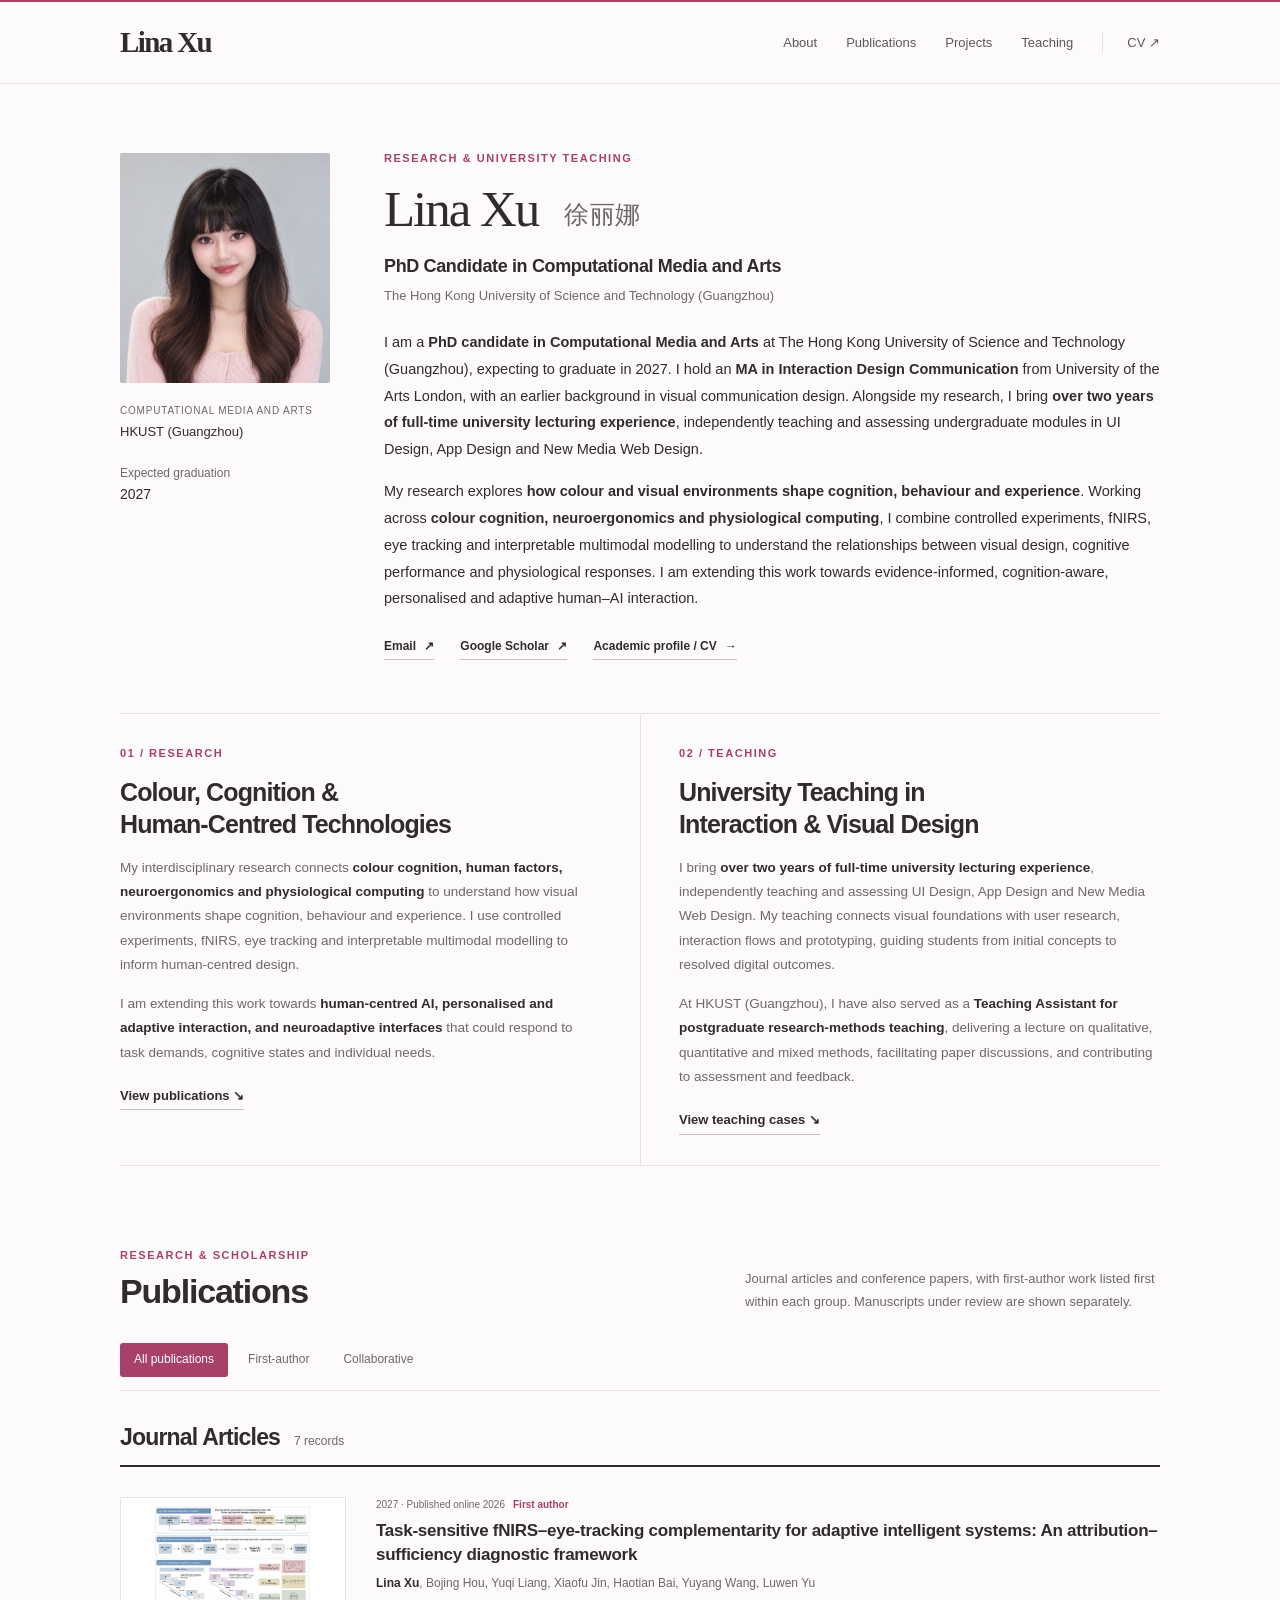
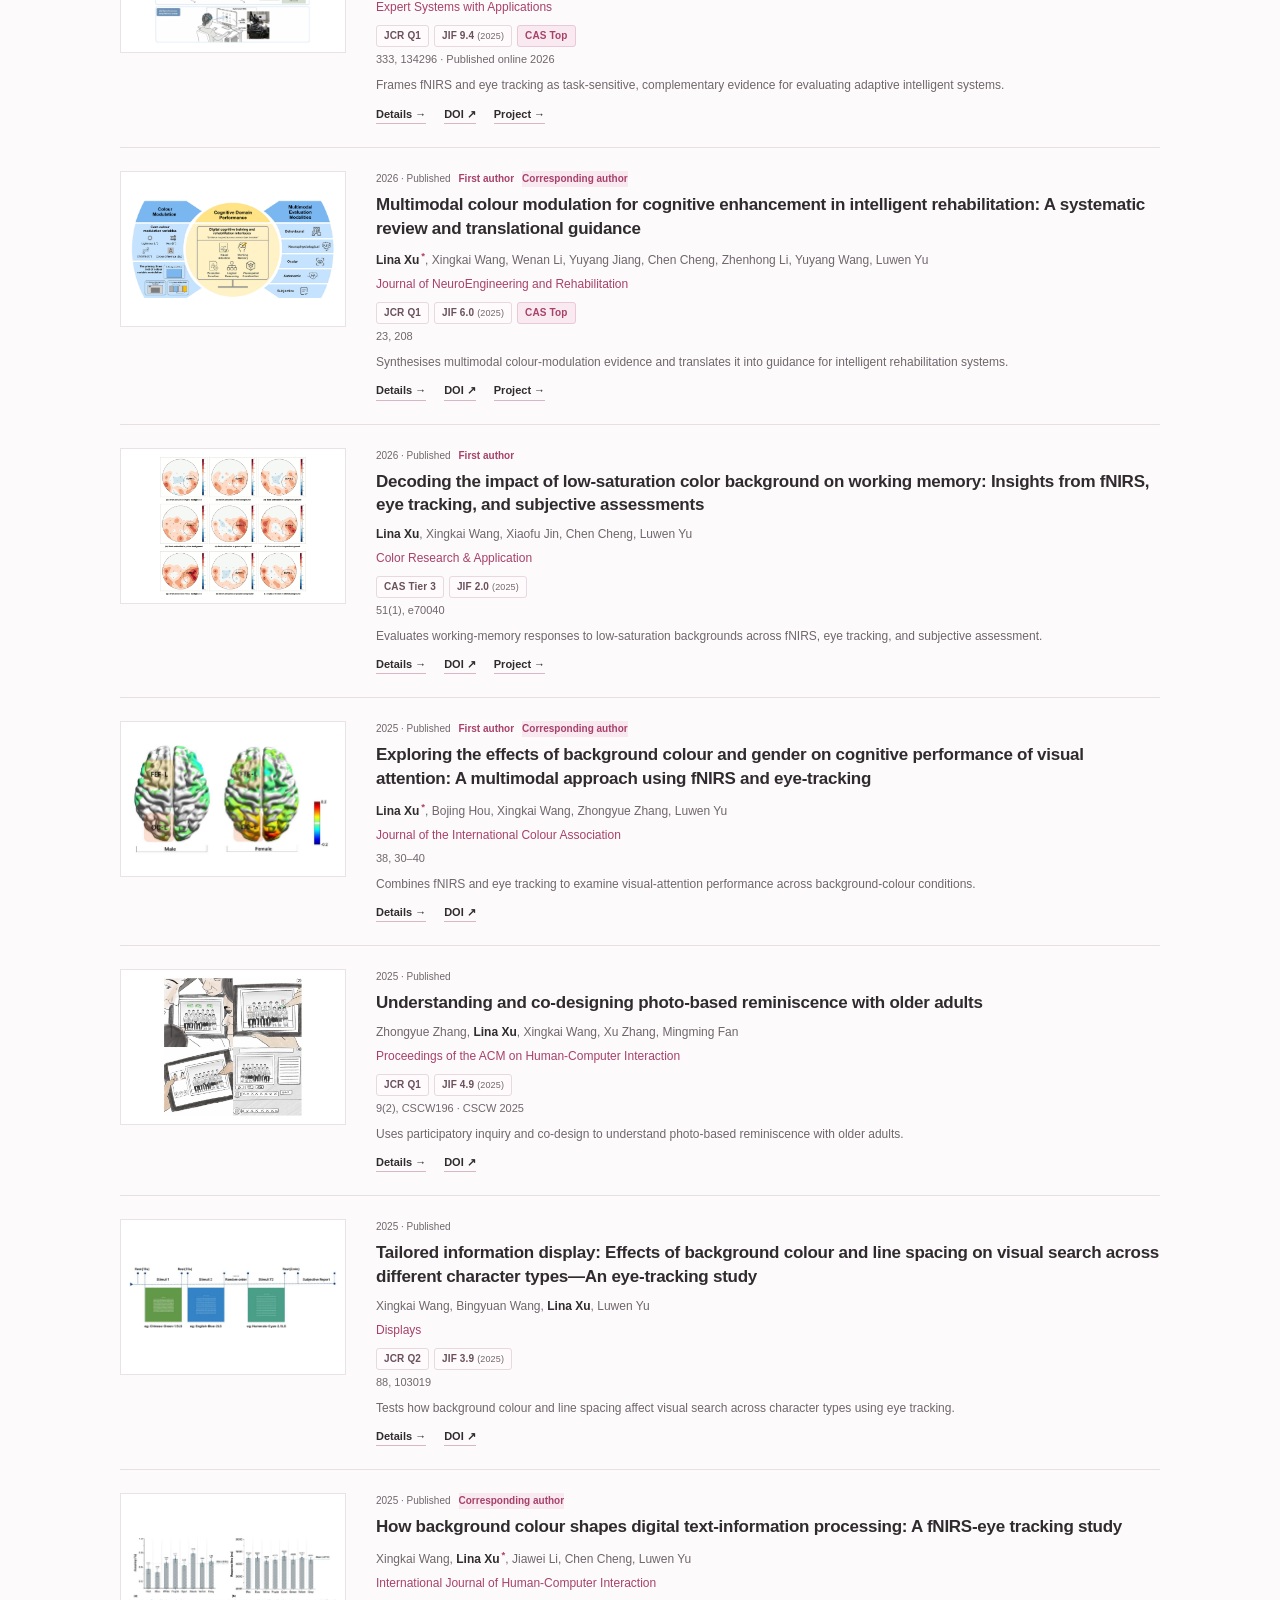
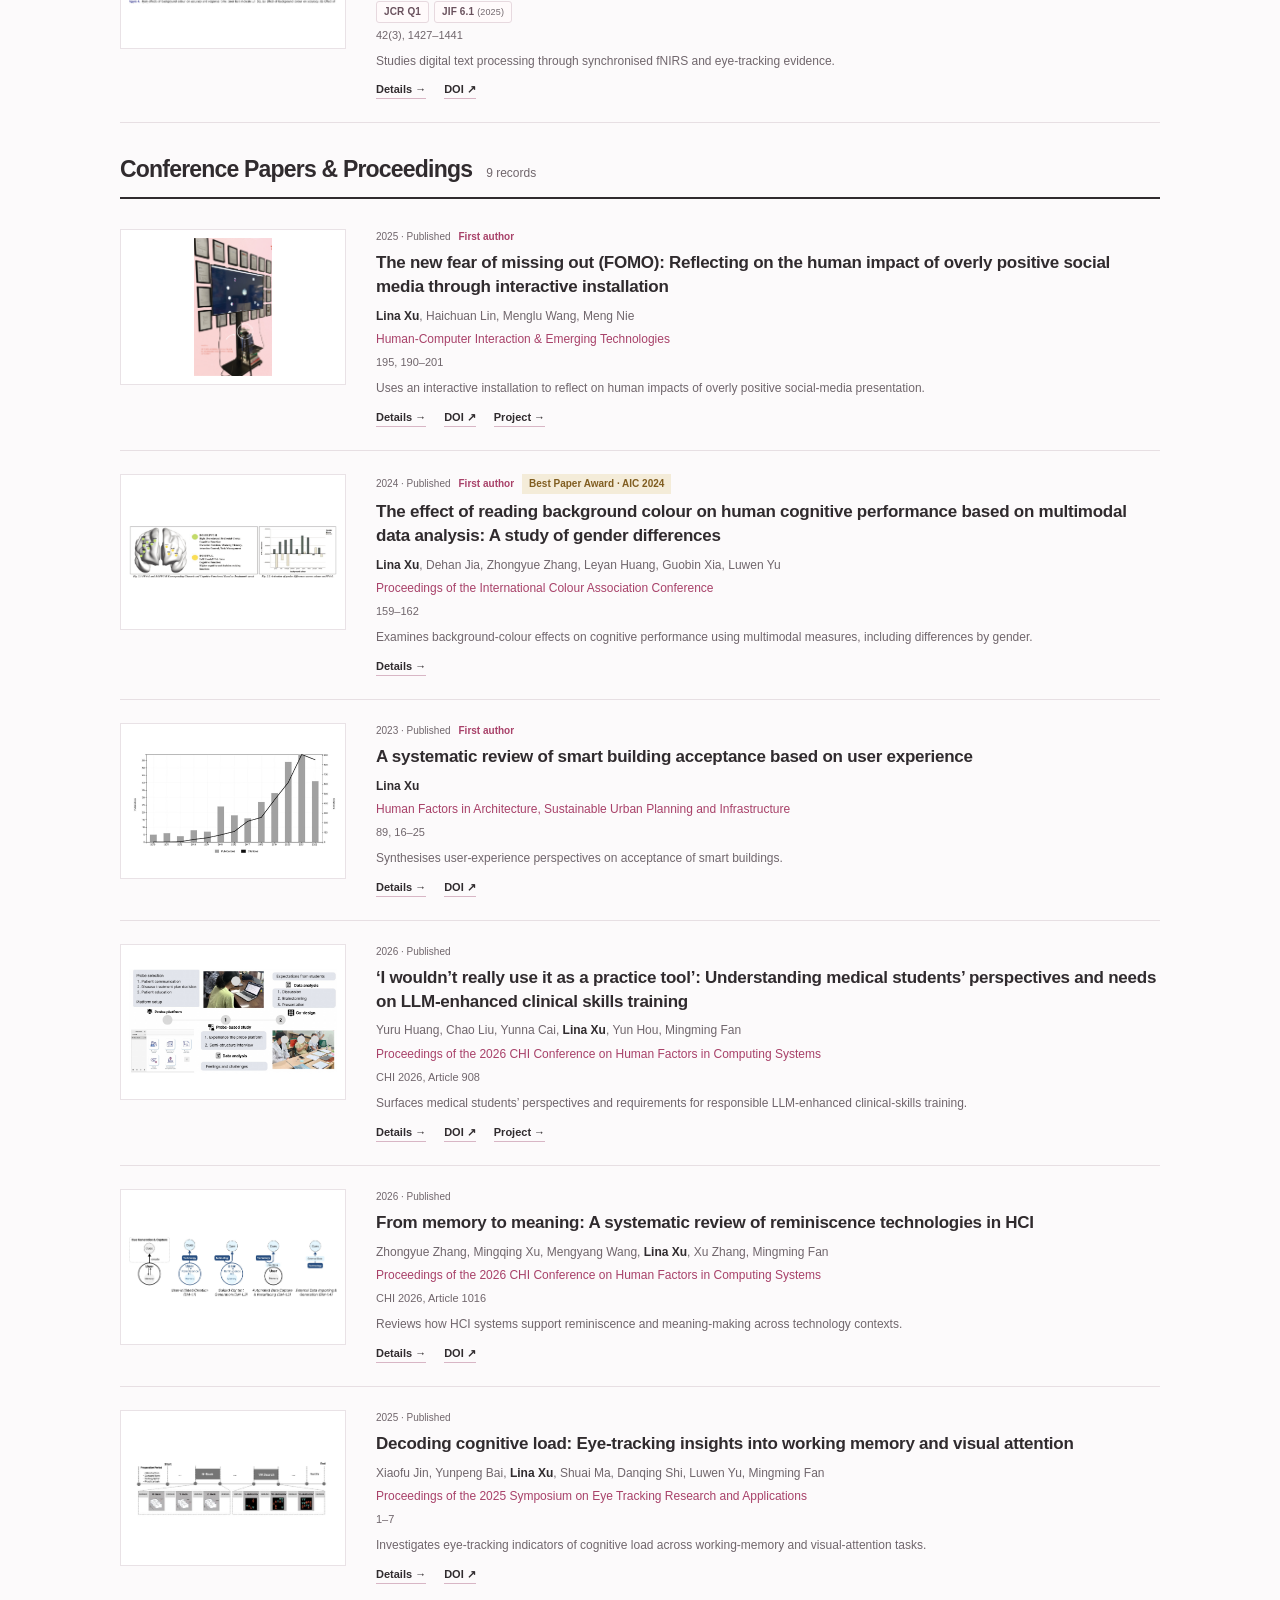
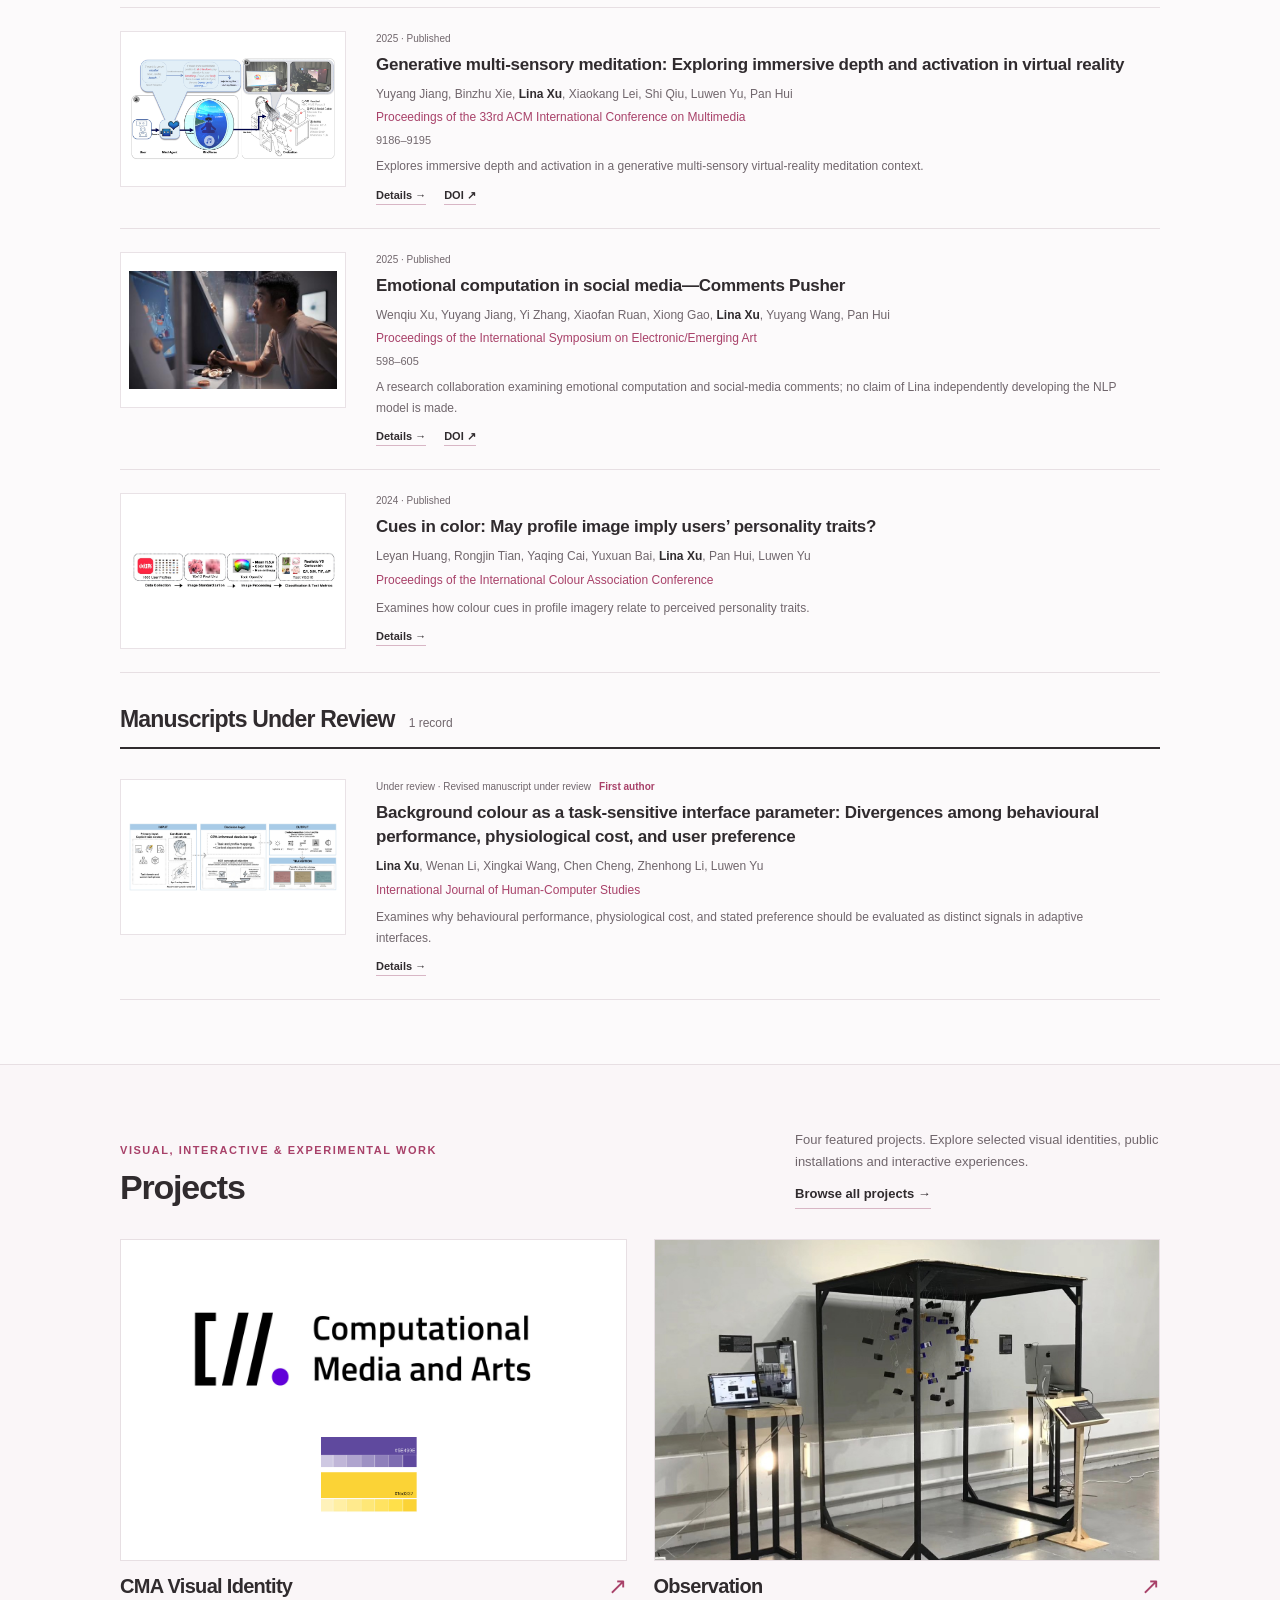
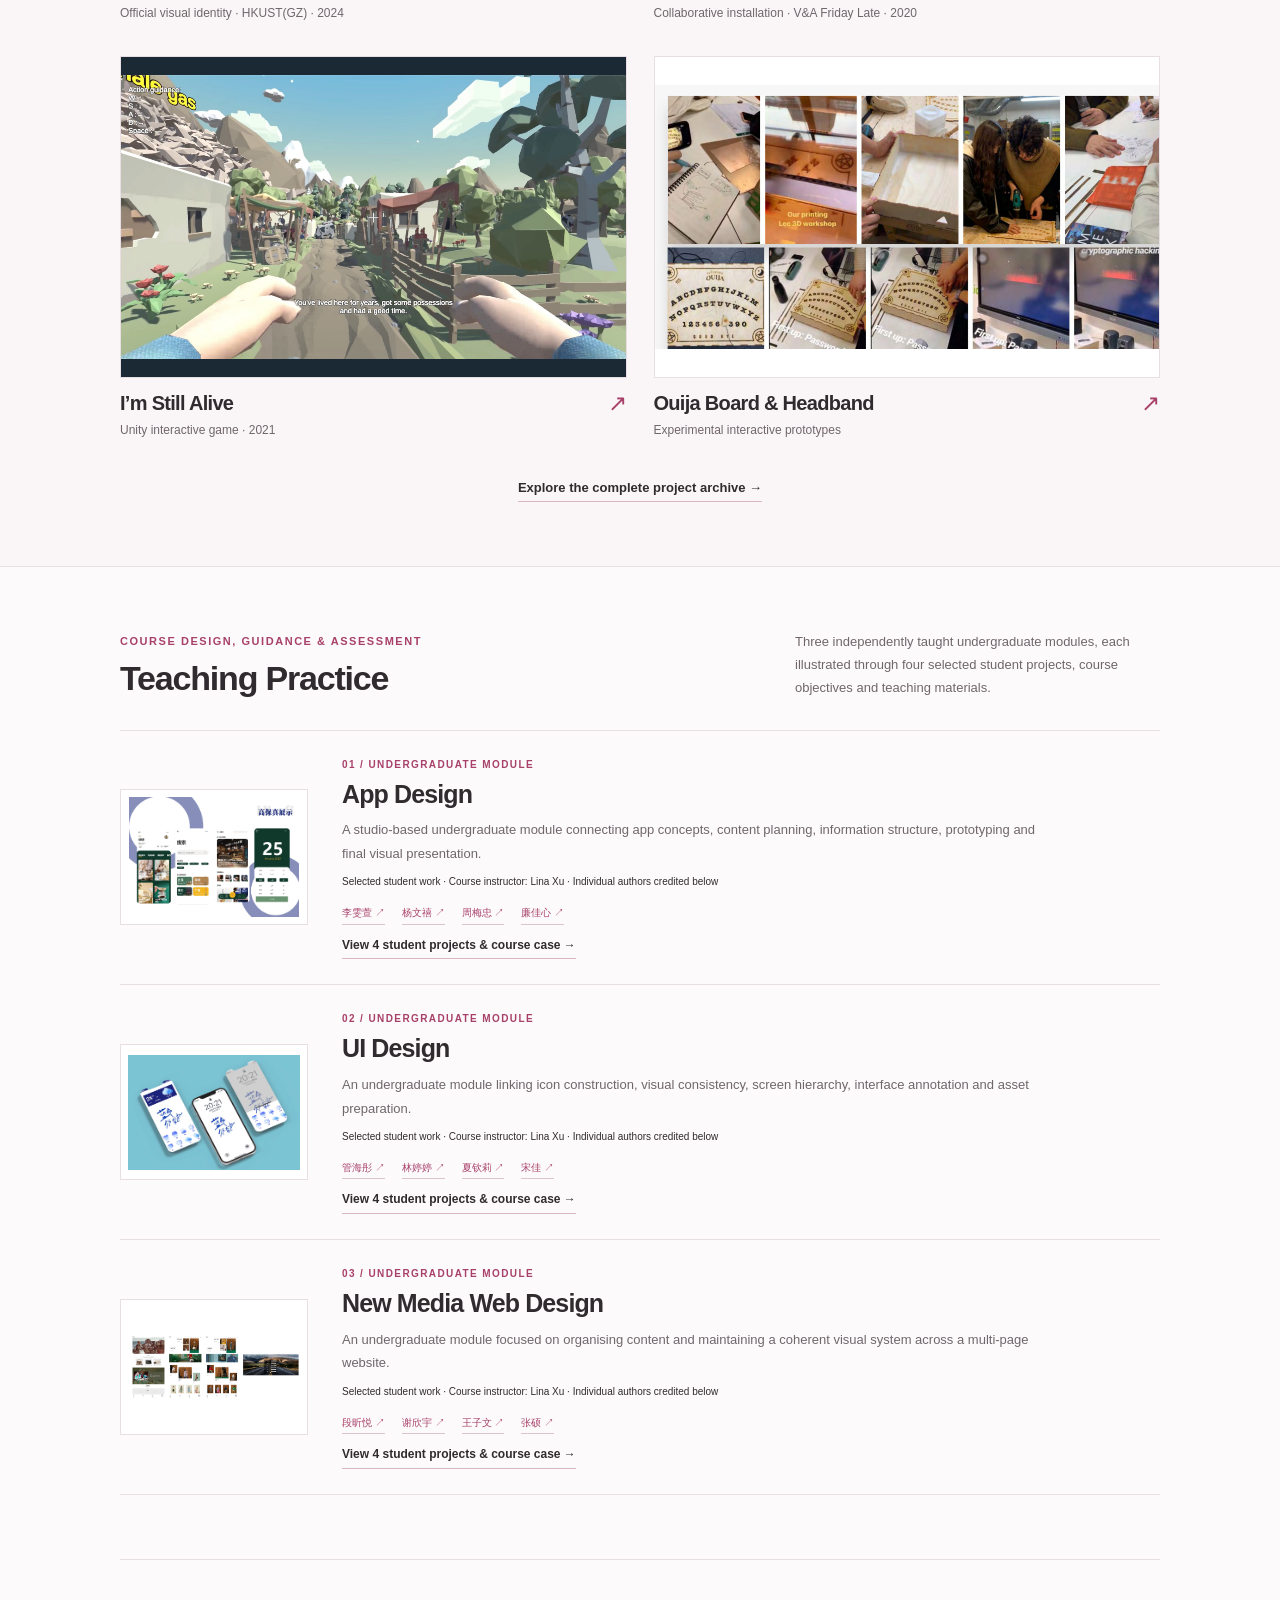
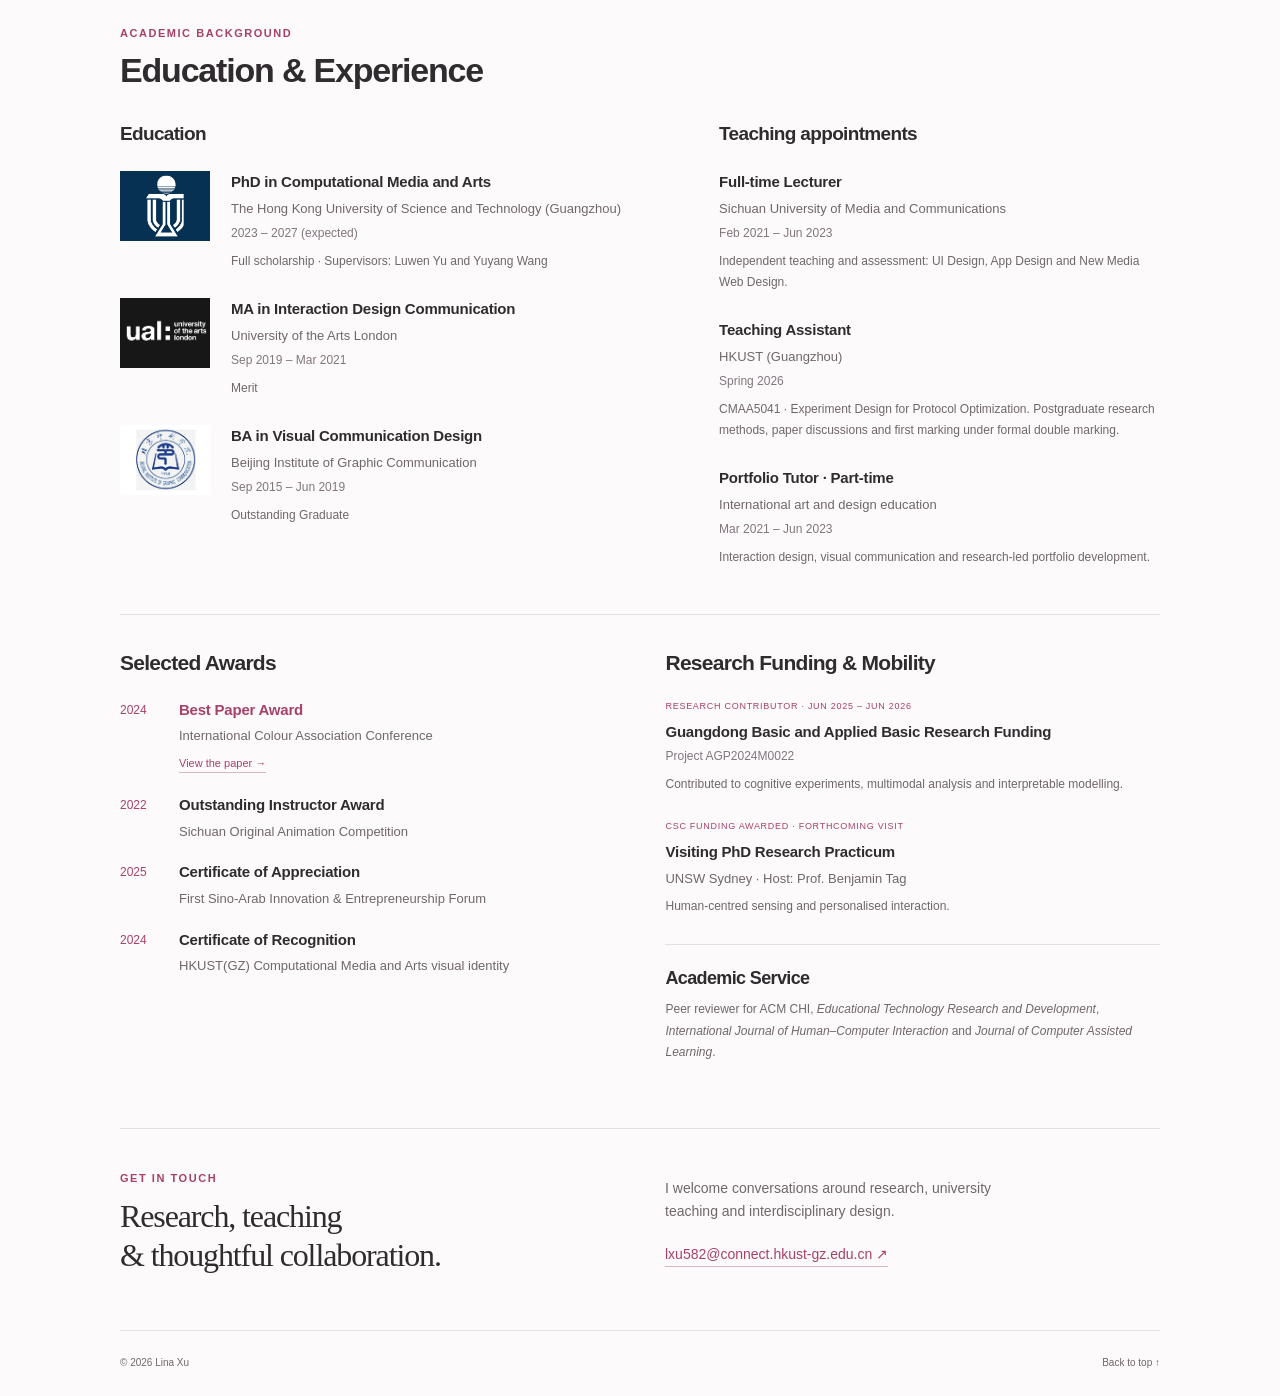
==== index.html @ 5781fffd "Publish Lina Xu academic website" ====
<!doctype html><html lang="en"><head><meta charset="utf-8"><meta name="viewport" content="width=device-width,initial-scale=1"><meta name="robots" content="index,follow"><meta name="description" content="Lina Xu — interdisciplinary research, university teaching and creative projects."><title>Lina Xu — Research & Teaching</title><link rel="icon" href="favicon.svg"><link rel="stylesheet" href="style.css"><link rel="stylesheet" href="v2.css"><link rel="stylesheet" href="v3.css"><link rel="stylesheet" href="v4.css"><script src="content.js" defer></script><script src="app.js" defer></script></head><body data-page="home"><a class="skip" href="#main">Skip to content</a>
<header class="site-header"><div class="shell header-inner"><a class="wordmark" href="index.html">Lina Xu</a><button class="menu-toggle" aria-label="Open navigation" aria-controls="main-nav" aria-expanded="false">Menu ＋</button><nav id="main-nav" aria-label="Main navigation"><a href="#about">About</a><a href="#publications">Publications</a><a href="#projects">Projects</a><a href="#teaching">Teaching</a><a class="cv-nav" href="cv.html">CV ↗</a></nav></div></header>
<main id="main">
    <section class="shell profile" id="about" aria-labelledby="profile-title">
      <aside class="portrait-column">
        <img class="portrait" src="assets/portrait.jpg" width="1254" height="1254" alt="Portrait of Lina Xu" fetchpriority="high">
        <p class="portrait-caption">COMPUTATIONAL MEDIA AND ARTS<br><span>HKUST (Guangzhou)</span></p>
        <p class="completion">Expected graduation<br><strong>2027</strong></p>
      </aside>
      <div class="profile-copy">
        <p class="eyebrow">RESEARCH & UNIVERSITY TEACHING</p>
        <h1 id="profile-title">Lina Xu <span lang="zh-Hans">徐丽娜</span></h1>
        <p class="role">PhD Candidate in Computational Media and Arts</p>
        <p class="affiliation">The Hong Kong University of Science and Technology (Guangzhou)</p>
        <div class="bio">
  <p>I am a <strong>PhD candidate in Computational Media and Arts</strong> at The Hong Kong University of Science and Technology (Guangzhou), expecting to graduate in 2027. I hold an <strong>MA in Interaction Design Communication</strong> from University of the Arts London, with an earlier background in visual communication design. Alongside my research, I bring <strong>over two years of full-time university lecturing experience</strong>, independently teaching and assessing undergraduate modules in UI Design, App Design and New Media Web Design.</p>
  <p>My research explores <strong>how colour and visual environments shape cognition, behaviour and experience</strong>. Working across <strong>colour cognition, neuroergonomics and physiological computing</strong>, I combine controlled experiments, fNIRS, eye tracking and interpretable multimodal modelling to understand the relationships between visual design, cognitive performance and physiological responses. I am extending this work towards evidence-informed, cognition-aware, personalised and adaptive human–AI interaction.</p>
</div>
        <div class="profile-links"><a href="mailto:lxu582@connect.hkust-gz.edu.cn">Email <span aria-hidden="true">↗</span></a><a href="https://scholar.google.com.hk/citations?user=OVE_IaoAAAAJ" target="_blank" rel="noopener noreferrer">Google Scholar <span aria-hidden="true">↗</span></a><a href="cv.html">Academic profile / CV <span aria-hidden="true">→</span></a></div>
      </div>
    </section>


<section class="shell dual-focus" aria-label="Research and teaching overview">
  <article class="focus-panel">
    <p class="eyebrow">01 / RESEARCH</p>
    <h2>Colour, Cognition &<br>Human-Centred Technologies</h2>
    <p>My interdisciplinary research connects <strong>colour cognition, human factors, neuroergonomics and physiological computing</strong> to understand how visual environments shape cognition, behaviour and experience. I use controlled experiments, fNIRS, eye tracking and interpretable multimodal modelling to inform human-centred design.</p>
    <p>I am extending this work towards <strong>human-centred AI, personalised and adaptive interaction, and neuroadaptive interfaces</strong> that could respond to task demands, cognitive states and individual needs.</p>
    <a class="text-link" href="#publications">View publications ↘</a>
  </article>
  <article class="focus-panel">
    <p class="eyebrow">02 / TEACHING</p>
    <h2>University Teaching in<br>Interaction & Visual Design</h2>
    <p>I bring <strong>over two years of full-time university lecturing experience</strong>, independently teaching and assessing UI Design, App Design and New Media Web Design. My teaching connects visual foundations with user research, interaction flows and prototyping, guiding students from initial concepts to resolved digital outcomes.</p>
    <p>At HKUST (Guangzhou), I have also served as a <strong>Teaching Assistant for postgraduate research-methods teaching</strong>, delivering a lecture on qualitative, quantitative and mixed methods, facilitating paper discussions, and contributing to assessment and feedback.</p>
    <a class="text-link" href="#teaching">View teaching cases ↘</a>
  </article>
</section>

<section class="shell section publication-section-v2" id="publications" aria-labelledby="publications-title"><div class="section-heading"><div><p class="eyebrow">RESEARCH & SCHOLARSHIP</p><h2 id="publications-title">Publications</h2></div><p>Journal articles and conference papers, with first-author work listed first within each group. Manuscripts under review are shown separately.</p></div><div class="publication-filters" role="group" aria-label="Filter publications"><button class="active" data-pub-filter="all" aria-pressed="true">All publications</button><button data-pub-filter="first" aria-pressed="false">First-author</button><button data-pub-filter="collaborative" aria-pressed="false">Collaborative</button></div><p class="sr-only" id="pub-status" aria-live="polite"></p><div id="publication-list"></div></section>

<section class="project-band" id="projects" aria-labelledby="projects-title"><div class="shell section"><div class="section-heading"><div><p class="eyebrow">VISUAL, INTERACTIVE & EXPERIMENTAL WORK</p><h2 id="projects-title">Projects</h2></div><div class="section-heading-right"><p>Four featured projects. Explore selected visual identities, public installations and interactive experiences.</p><a class="text-link" href="projects.html">Browse all projects →</a></div></div><div id="featured-projects" class="work-grid"></div><div class="archive-bottom"><a class="text-link" href="projects.html">Explore the complete project archive →</a></div></div></section>

<section class="shell section" id="teaching" aria-labelledby="teaching-title"><div class="section-heading"><div><p class="eyebrow">COURSE DESIGN, GUIDANCE & ASSESSMENT</p><h2 id="teaching-title">Teaching Practice</h2></div><p>Three independently taught undergraduate modules, each illustrated through four selected student projects, course objectives and teaching materials.</p></div><div id="teaching-cases"></div></section>

<section class="shell section academic-section" id="background" aria-labelledby="background-title">
  <div class="section-heading"><div><p class="eyebrow">ACADEMIC BACKGROUND</p><h2 id="background-title">Education & Experience</h2></div></div>
  <div class="background-grid">
    <div><h3 class="record-group-title">Education</h3>
      <article class="education-record"><a class="institution-logo hkust-mark" href="https://www.hkust-gz.edu.cn/" target="_blank" rel="noopener noreferrer" aria-label="HKUST Guangzhou website"><img src="assets/logo-hkust.png" width="104" height="72" alt="HKUST Guangzhou logo" loading="lazy"></a><div><h4>PhD in Computational Media and Arts</h4><p>The Hong Kong University of Science and Technology (Guangzhou)</p><p class="record-date">2023 – 2027 (expected)</p><p class="record-detail">Full scholarship · Supervisors: Luwen Yu and Yuyang Wang</p></div></article>
      <article class="education-record"><a class="institution-logo ual-mark" href="https://www.arts.ac.uk/" target="_blank" rel="noopener noreferrer" aria-label="University of the Arts London website"><img src="assets/logo-ual.png" width="104" height="72" alt="University of the Arts London logo" loading="lazy"></a><div><h4>MA in Interaction Design Communication</h4><p>University of the Arts London</p><p class="record-date">Sep 2019 – Mar 2021</p><p class="record-detail">Merit</p></div></article>
      <article class="education-record"><a class="institution-logo bigc-mark" href="https://www.bigc.edu.cn/" target="_blank" rel="noopener noreferrer" aria-label="Beijing Institute of Graphic Communication website"><img src="assets/logo-bigc.jpg" width="104" height="72" alt="Beijing Institute of Graphic Communication logo" loading="lazy"></a><div><h4>BA in Visual Communication Design</h4><p>Beijing Institute of Graphic Communication</p><p class="record-date">Sep 2015 – Jun 2019</p><p class="record-detail">Outstanding Graduate</p></div></article>
    </div>
    <div><h3 class="record-group-title">Teaching appointments</h3>
      <article class="experience-record"><h4>Full-time Lecturer</h4><p>Sichuan University of Media and Communications</p><p class="record-date">Feb 2021 – Jun 2023</p><p class="record-detail">Independent teaching and assessment: UI Design, App Design and New Media Web Design.</p></article>
      <article class="experience-record"><h4>Teaching Assistant</h4><p>HKUST (Guangzhou)</p><p class="record-date">Spring 2026</p><p class="record-detail">CMAA5041 · Experiment Design for Protocol Optimization. Postgraduate research methods, paper discussions and first marking under formal double marking.</p></article>
      <article class="experience-record"><h4>Portfolio Tutor · Part-time</h4><p>International art and design education</p><p class="record-date">Mar 2021 – Jun 2023</p><p class="record-detail">Interaction design, visual communication and research-led portfolio development.</p></article>
    </div>
  </div>
  <div class="academic-records-grid">
    <section aria-labelledby="honours-title"><h3 id="honours-title">Selected Awards</h3>
      <article class="academic-record award-record"><span class="record-year">2024</span><div><h4>Best Paper Award</h4><p>International Colour Association Conference</p><a class="record-link" href="publication.html?id=reading-background-colour-gender">View the paper →</a></div></article>
      <article class="academic-record"><span class="record-year">2022</span><div><h4>Outstanding Instructor Award</h4><p>Sichuan Original Animation Competition</p></div></article>
      <article class="academic-record"><span class="record-year">2025</span><div><h4>Certificate of Appreciation</h4><p>First Sino-Arab Innovation & Entrepreneurship Forum</p></div></article>
      <article class="academic-record"><span class="record-year">2024</span><div><h4>Certificate of Recognition</h4><p>HKUST(GZ) Computational Media and Arts visual identity</p></div></article>
    </section>
    <section aria-labelledby="funding-title"><h3 id="funding-title">Research Funding & Mobility</h3>
      <article class="funding-record"><p class="record-kicker">RESEARCH CONTRIBUTOR · JUN 2025 – JUN 2026</p><h4>Guangdong Basic and Applied Basic Research Funding</h4><p class="record-date">Project AGP2024M0022</p><p class="record-detail">Contributed to cognitive experiments, multimodal analysis and interpretable modelling.</p></article>
      <article class="funding-record"><p class="record-kicker">CSC FUNDING AWARDED · FORTHCOMING VISIT</p><h4>Visiting PhD Research Practicum</h4><p>UNSW Sydney · Host: Prof. Benjamin Tag</p><p class="record-detail">Human-centred sensing and personalised interaction.</p></article>
      <div class="academic-service"><h3>Academic Service</h3><p>Peer reviewer for ACM CHI, <i>Educational Technology Research and Development</i>, <i>International Journal of Human–Computer Interaction</i> and <i>Journal of Computer Assisted Learning</i>.</p></div>
    </section>
  </div>
</section>

<section class="shell contact-section" id="contact"><div><p class="eyebrow">GET IN TOUCH</p><h2>Research, teaching<br>& thoughtful collaboration.</h2></div><div><p>I welcome conversations around research, university teaching and interdisciplinary design.</p><a class="contact-email" href="mailto:lxu582@connect.hkust-gz.edu.cn">lxu582@connect.hkust-gz.edu.cn ↗</a></div></section>
</main><footer class="shell site-footer"><p>© 2026 Lina Xu</p><a href="#about">Back to top ↑</a></footer><noscript><p class="shell">JavaScript is needed to display the publication and project records. The biography and overview remain available above.</p></noscript></body></html>
---- style.css ----
:root{--paper:#fcfafb;--white:#fff;--ink:#302b2e;--muted:#70666c;--accent:#a84169;--line:#e7dfe3;--tint:#faf1f5;--soft:#f7f1f4;--max:1112px}
.design-image.fomo{gap:12px}.design-image.fomo img:first-child{width:40%}.design-image.fomo img:last-child{width:55%}
*{box-sizing:border-box}html{scroll-behavior:smooth;scroll-padding-top:104px}body{margin:0;background:var(--paper);color:var(--ink);font-family:"Avenir Next","Segoe UI",Arial,sans-serif;-webkit-font-smoothing:antialiased;font-size:16px;line-height:1.65}a{color:inherit;text-decoration:none}a:hover{color:var(--accent)}button{font:inherit;color:inherit;cursor:pointer}button,a{-webkit-tap-highlight-color:transparent}button:focus-visible,a:focus-visible,summary:focus-visible{outline:3px solid #a84169;outline-offset:5px;border-radius:2px}img{display:block;max-width:100%;height:auto}h1,h2,h3,p{margin:0}h1,h2,h3{line-height:1.23;letter-spacing:-.035em;font-weight:600}.shell{width:calc(100% - 96px);max-width:var(--max);margin-inline:auto}.eyebrow{font-size:11px;letter-spacing:.14em;font-weight:650;color:var(--accent);line-height:1.7}.site-header{height:84px;position:sticky;top:0;z-index:20;background:rgba(252,250,251,.97);border-top:3px solid var(--accent);border-bottom:1px solid var(--line)}.header-inner{height:100%;display:flex;align-items:center;justify-content:space-between;gap:30px}.wordmark{font-family:Georgia,serif;font-size:29px;font-weight:bold;letter-spacing:-1.6px;white-space:nowrap}.wordmark-dot{color:var(--accent)}nav{display:flex;align-items:center;gap:29px}nav a{font-size:13px;color:#61535c;transition:color .15s}nav a:hover,nav a[aria-current]{color:var(--accent);text-decoration:underline;text-underline-offset:8px}.cv-nav{padding-left:24px;border-left:1px solid var(--line)}.menu-toggle{display:none}.profile{display:grid;grid-template-columns:238px 1fr;gap:68px;padding-block:66px 54px}.portrait-column{padding-top:4px}.portrait{width:238px;height:260px;object-fit:cover;object-position:center 38%;border-radius:3px;background:#fff}.portrait-caption{font-size:10px;line-height:1.9;letter-spacing:.08em;margin-top:18px;color:var(--muted)}.portrait-caption span{letter-spacing:0;font-size:13px;color:var(--ink)}.completion{font-size:12px;line-height:1.7;margin-top:18px;color:var(--muted)}.completion strong{font-size:14px;font-weight:500;color:var(--ink)}.profile-copy .eyebrow{margin-bottom:10px}h1{font-family:Georgia,"Times New Roman",serif;font-size:54px;font-weight:400;letter-spacing:-.04em}h1 span{font-family:"PingFang SC","Microsoft Yahei",sans-serif;font-weight:400;font-size:25px;letter-spacing:.03em;margin-left:15px;color:var(--muted);vertical-align:middle}.role{font-size:18px;font-weight:550;margin-top:14px;line-height:1.4;letter-spacing:-.02em}.affiliation{font-size:13px;color:var(--muted);margin-top:5px}.bio{font-size:15.5px;line-height:1.8;margin-top:23px;max-width:780px}.bio p+p{margin-top:15px}.bio strong{font-weight:600}.profile-links{display:flex;flex-wrap:wrap;gap:26px;margin-top:25px}.profile-links a{font-size:12px;font-weight:600;padding-bottom:2px;border-bottom:1px solid #d8b6c5}.profile-links span{margin-left:5px}.dual-focus{display:grid;grid-template-columns:1fr 1fr;border-block:1px solid var(--line);margin-bottom:16px}.focus-panel{padding:30px 34px 30px 0}.focus-panel+article{border-left:1px solid var(--line);padding-left:38px;padding-right:0}.focus-panel h2{font-size:26px;margin-top:13px;line-height:1.23}.focus-panel>p:not(.eyebrow){font-size:14px;line-height:1.75;max-width:430px;margin-top:15px;color:var(--muted)}.focus-panel .focus-note{font-size:12px!important;color:var(--ink)!important;min-height:22px}.text-link{display:inline-flex;gap:14px;font-size:13px;font-weight:600;align-items:center;border-bottom:1px solid #d8b6c5;padding-bottom:3px}.focus-panel .text-link{margin-top:20px}.section{padding-block:62px}.section-heading{display:flex;align-items:end;justify-content:space-between;gap:45px;margin-bottom:30px}.section-heading h2{font-size:34px;margin-top:7px}.section-heading>p{max-width:365px;font-size:13px;color:var(--muted);line-height:1.75}.research-row{display:grid;grid-template-columns:284px 1fr;gap:34px;padding-block:26px;border-bottom:1px solid var(--line)}.research-row:first-child{border-top:1px solid var(--line)}.research-image{height:190px;display:flex;align-items:center;justify-content:center;background:white;overflow:hidden;border:1px solid #e8ebe5;border-radius:2px}.research-image img{max-width:100%;width:100%;height:100%;object-fit:contain;padding:12px;transition:transform .25s}.research-image:hover img{transform:scale(1.025)}.research-meta{font-size:10px;letter-spacing:.08em;text-transform:uppercase;font-weight:650;color:var(--accent);margin-bottom:8px}.research-row h3{font-size:23px;line-height:1.3;max-width:680px}.research-row h3 a:hover{text-decoration:underline;text-underline-offset:4px}.research-summary{font-size:14px;color:var(--muted);margin-top:10px;max-width:690px}.research-role{font-size:11px;color:#777e78;margin-top:10px}.research-links{display:flex;gap:20px;font-size:12px;font-weight:600;margin-top:12px}.research-links a{border-bottom:1px solid #d8b6c5}.research-footnote{display:grid;grid-template-columns:116px 1fr;column-gap:20px;padding-top:23px;font-size:12px;color:var(--muted)}.research-footnote>span{color:var(--accent);font-weight:600}.research-footnote>a{grid-column:2;margin-top:8px;font-weight:600;color:var(--accent)}.teaching-band{background:var(--tint);border-block:1px solid var(--line)}.teaching-feature{display:grid;grid-template-columns:1.24fr 1fr;gap:42px;align-items:start}.teaching-image{height:300px;display:flex;align-items:center;background:white;overflow:hidden;border:1px solid #e0e6dc}.teaching-image img{width:100%;height:100%;object-fit:contain;padding:12px}.caption{font-size:11px;color:var(--muted);line-height:1.7;margin-top:10px}.teaching-description h3{font-size:30px;margin-block:10px 13px}.teaching-description>p:not(.eyebrow){font-size:14px;line-height:1.75;color:var(--muted)}.teaching-steps{margin-block:19px 22px}.teaching-steps>div{display:grid;grid-template-columns:57px 1fr;gap:14px;border-top:1px solid #e4d5dc;padding-block:9px;font-size:12px}.teaching-steps dt{font-weight:650;color:var(--accent)}.teaching-steps dd{margin:0;color:var(--muted)}.course-grid{display:grid;grid-template-columns:1fr 1fr;gap:40px;margin-top:30px;padding-top:25px;border-top:1px solid #e4d5dc}.course-grid h3{font-size:21px;margin-block:7px}.course-grid article>p:last-child{font-size:13px;color:var(--muted);max-width:430px}.design-grid{display:grid;grid-template-columns:1fr 1fr;gap:32px 28px}.design-image{display:flex;align-items:center;justify-content:center;aspect-ratio:1.6;background:#f0f1ec;overflow:hidden;border:1px solid #e6e9e1}.design-image img{width:100%;height:100%;object-fit:contain;transition:transform .3s}.design-image:hover img{transform:scale(1.025)}.design-image.identity{padding:50px;background:#fff}.design-image.fomo{background:#e8c0b5;padding:12px}.design-image.fomo img{object-fit:contain}.design-image.game{background:#1d2933}.design-image.packaging{background:#f1eae3}.design-info{display:flex;justify-content:space-between;align-items:start;gap:20px;margin-top:13px}.design-info h3{font-size:19px}.design-info p{font-size:12px;color:var(--muted);margin-top:4px}.design-info>span{font-size:22px;color:var(--accent)}.publications-section{padding-top:4px}.publication-filters{display:flex;flex-wrap:wrap;gap:6px;margin-bottom:23px;border-bottom:1px solid var(--line);padding-bottom:13px}.publication-filters button{border:0;background:transparent;padding:7px 14px;color:var(--muted);font-size:12px;border-radius:3px}.publication-filters button.active{background:var(--accent);color:white}.pub-row{padding:19px 0;border-bottom:1px solid var(--line);display:grid;grid-template-columns:95px 1fr;gap:24px}.pub-status{font-size:11px;color:var(--muted);line-height:1.6;padding-top:3px}.pub-status strong{color:var(--accent);font-size:13px;display:block;font-weight:600}.pub-row h3{font-size:16px;letter-spacing:-.015em;line-height:1.5;font-weight:600}.pub-authors{font-size:12px;color:var(--muted);margin-top:7px}.pub-authors strong{color:var(--ink);font-weight:650}.pub-venue{font-size:12px;color:var(--accent);margin-top:4px}.pub-links{display:flex;gap:18px;font-size:11px;font-weight:650;margin-top:8px}.pub-links a{border-bottom:1px solid #d8b6c5}.pub-row details{font-size:12px;color:var(--muted);margin-top:9px}.pub-row summary{cursor:pointer;width:max-content}.pub-row details p{margin-top:8px;max-width:800px}.contact-section{display:grid;grid-template-columns:1fr 1fr;gap:50px;padding-block:40px 55px;border-top:1px solid var(--line)}.contact-section h2{font-family:Georgia,serif;font-weight:400;font-size:32px;margin-top:9px}.contact-section>div:last-child{align-self:center}.contact-section p:not(.eyebrow){font-size:14px;max-width:380px;color:var(--muted)}.contact-email{font-size:14px;color:var(--accent);display:inline-block;margin-top:20px;border-bottom:1px solid #d8b6c5}.site-footer{display:flex;justify-content:space-between;gap:20px;padding-block:24px;border-top:1px solid var(--line);font-size:10px;color:var(--muted)}.skip{position:fixed;left:10px;top:-80px;z-index:100;background:var(--accent);color:white;padding:10px}.skip:focus{top:10px}.sr-only{position:absolute;width:1px;height:1px;padding:0;margin:-1px;overflow:hidden;clip:rect(0,0,0,0);white-space:nowrap;border:0}.back-link{font-size:12px;color:var(--accent);display:inline-block;margin-bottom:32px}.project-main{padding-block:38px 70px}.project-title{font-family:Georgia,serif;font-size:46px;max-width:850px;margin-block:14px 18px;font-weight:400}.project-intro{font-size:18px;line-height:1.75;color:var(--muted);max-width:840px}.project-meta{display:grid;grid-template-columns:1fr 2fr;gap:35px;padding-block:23px;margin-block:30px;border-block:1px solid var(--line);font-size:13px}.project-meta dt{font-size:10px;letter-spacing:.12em;color:var(--accent);font-weight:650;margin-bottom:7px}.project-meta dd{margin:0}.project-body{display:grid;grid-template-columns:1fr 1fr;gap:38px;margin-block:32px}.project-body h2{font-size:21px;margin-bottom:12px}.project-body p{font-size:14px;line-height:1.85;color:var(--muted)}.project-gallery{display:grid;grid-template-columns:1fr 1fr;gap:28px;margin-top:32px}.project-gallery figure{margin:0}.project-gallery figure:first-child{grid-column:1/-1}.gallery-button{display:flex;align-items:center;justify-content:center;width:100%;padding:16px;border:1px solid var(--line);background:white;min-height:220px}.gallery-button img{max-height:550px;object-fit:contain;width:100%}.project-gallery figure:first-child .gallery-button{min-height:350px}.project-gallery figcaption{font-size:12px;color:var(--muted);margin-top:10px;line-height:1.6}.project-note{margin-top:35px;font-size:12px;color:var(--muted);border-left:2px solid var(--accent);padding-left:18px}.project-return{display:flex;gap:25px;flex-wrap:wrap;margin-top:35px;font-size:13px;color:var(--accent)}dialog{width:min(1200px,94vw);max-height:94vh;padding:54px 20px 20px;border:0;background:var(--paper)}dialog::backdrop{background:#30222bd9}dialog img{max-width:100%;max-height:76vh;object-fit:contain;margin:auto}dialog p{font-size:12px;line-height:1.7;text-align:center;margin-top:14px}.viewer-close{position:absolute;right:20px;top:12px;border:0;padding:6px 12px;background:var(--accent);color:white;border-radius:2px}.cv-main{max-width:900px;padding-block:55px}.cv-main h1{margin-block:12px 20px}.cv-lede{font-size:17px;line-height:1.8;margin-bottom:10px}.cv-main>a{color:var(--accent);font-size:14px}.cv-main>section{margin-top:34px;border-top:1px solid var(--line);padding-top:25px}.cv-main h2{font-size:24px;margin-bottom:16px}.cv-main section>p{font-size:14px;line-height:1.85;margin-bottom:12px}.cv-records{font-size:14px}.cv-records>div+div{margin-top:16px}.cv-records dt{font-weight:600}.cv-records dd{margin:3px 0;color:var(--muted)}.print-button{background:var(--accent);color:white;border:0;padding:8px 14px;border-radius:3px;font-size:12px}.prototype-note{font-size:12px;color:var(--muted);margin-top:30px;padding:15px;background:var(--soft)}
@media(min-width:1450px){.shell{max-width:1160px}.profile{padding-top:74px;gap:76px;grid-template-columns:250px 1fr}.portrait{width:250px;height:274px}.bio{font-size:16px}}
@media(max-width:980px){.shell{width:calc(100% - 56px)}nav{gap:18px}.profile{grid-template-columns:205px 1fr;gap:36px;padding-top:45px}.portrait{width:205px;height:235px}h1{font-size:45px}.bio{font-size:14px}.role{font-size:16px}.profile-links{gap:18px}.research-row{grid-template-columns:235px 1fr;gap:26px}.research-row h3{font-size:21px}.research-image{height:175px}.teaching-feature{gap:28px}.section-heading>p{max-width:290px}.teaching-image{height:275px}.focus-panel h2{font-size:23px}}
@media(max-width:700px){html{scroll-padding-top:84px}.shell{width:calc(100% - 40px)}.site-header{height:70px}.wordmark{font-size:27px}.menu-toggle{display:flex;gap:10px;align-items:center;border:0;background:none;font-size:12px;padding:10px 0}.menu-toggle span{font-size:20px}.site-header #main-nav{display:none;position:absolute;top:67px;left:0;right:0;background:var(--paper);padding:15px 20px 24px;border-bottom:1px solid var(--line);flex-wrap:wrap;gap:20px 28px}.site-header #main-nav.open{display:flex}.cv-nav{padding:0;border:0}.profile{display:block;padding-block:32px}.portrait-column{display:grid;grid-template-columns:115px 1fr;gap:5px 20px;align-items:center;padding:0;margin-bottom:28px}.portrait{width:115px;height:125px;grid-row:1/3}.portrait-caption{margin:0;font-size:9px;align-self:end}.portrait-caption span{font-size:12px}.completion{margin:0;align-self:start;font-size:11px}.completion strong{font-size:12px}.profile-copy h1{font-size:43px}.profile-copy h1 span{font-size:21px;margin-left:10px}.role{font-size:17px;margin-top:13px}.affiliation{font-size:12px}.bio{font-size:14px;margin-top:21px;line-height:1.85}.profile-links{gap:17px 21px;margin-top:23px}.profile-links a{font-size:11px}.dual-focus{grid-template-columns:1fr;margin-bottom:0}.focus-panel{padding:25px 0}.focus-panel+article{border-left:0;border-top:1px solid var(--line);padding:25px 0}.focus-panel h2{font-size:25px}.focus-panel h2 br{display:none}.focus-panel p{max-width:none!important}.focus-panel .text-link{margin-top:15px}.section{padding-block:40px}.section-heading{display:block;margin-bottom:23px}.section-heading h2{font-size:30px}.section-heading>p{max-width:none;font-size:13px;margin-top:13px}.research-row{grid-template-columns:1fr;gap:18px;padding-block:24px}.research-image{height:215px;max-width:none}.research-row h3{font-size:22px}.research-summary{font-size:14px}.research-meta{font-size:10px}.research-footnote{display:block}.research-footnote p{margin-top:7px}.research-footnote>a{display:inline-block;margin-top:9px}.teaching-feature{grid-template-columns:1fr;gap:24px}.teaching-image{height:225px}.teaching-description h3{font-size:28px}.course-grid{grid-template-columns:1fr;gap:24px;margin-top:26px}.course-grid h3{font-size:21px}.design-grid{gap:25px;grid-template-columns:1fr}.design-image{aspect-ratio:1.55}.design-image.identity{padding:35px}.design-info h3{font-size:20px}.publications-section{padding-top:0}.publication-filters{gap:1px;justify-content:space-between}.publication-filters button{font-size:11px;padding:7px 9px}.pub-row{grid-template-columns:1fr;gap:7px;padding-block:20px}.pub-status{display:flex;gap:8px;align-items:baseline;font-size:10px}.pub-status strong{font-size:11px}.pub-row h3{font-size:15px}.pub-authors{font-size:11px}.contact-section{grid-template-columns:1fr;gap:24px;padding-block:30px}.contact-section h2{font-size:30px}.contact-email{font-size:12px;overflow-wrap:anywhere}.site-footer{flex-wrap:wrap;gap:12px;font-size:9px}.site-footer p:nth-child(2){order:3;flex-basis:100%}.detail-nav{gap:15px}.detail-nav a{font-size:11px}.project-main{padding-top:28px}.project-title{font-size:36px}.project-intro{font-size:16px}.project-meta{grid-template-columns:1fr;gap:20px}.project-body{grid-template-columns:1fr;gap:24px}.project-gallery{grid-template-columns:1fr;gap:22px}.project-gallery figure:first-child .gallery-button{min-height:180px}.gallery-button{min-height:160px;padding:8px}.cv-main{padding-top:35px}.cv-main h1{font-size:43px}.cv-main .pub-row{gap:7px}}
@media(prefers-reduced-motion:reduce){html{scroll-behavior:auto}*,*::before,*::after{animation:none!important;transition:none!important}}
@media print{.site-header,.site-footer,.prototype-note,.pub-links,.pub-row details,.skip{display:none!important}body{background:white;color:black;font-size:11px}.shell{width:100%;max-width:none}.cv-main{padding:0}.cv-main h1{font-size:30px}.cv-main>section{margin-top:20px;padding-top:14px}.pub-row{break-inside:avoid;padding-block:10px}.pub-row h3{font-size:12px}.cv-main h2{font-size:18px}.cv-main p,.cv-records,.pub-authors,.pub-venue{font-size:10px!important}}
---- v2.css ----
/* V2: complete illustrated bibliography, project archive and three course cases. */
.focus-panel h2{min-height:65px}.focus-panel>p:not(.eyebrow){max-width:480px}.publication-section-v2{padding-top:46px}.publication-section-v2 .section-heading>p{max-width:415px}.publication-filters{margin-bottom:12px}.pub-group{margin-top:32px}.pub-group-heading{display:flex;gap:14px;align-items:baseline;margin-bottom:7px;padding-bottom:13px;border-bottom:2px solid var(--ink)}.pub-group-heading h3{font-size:23px}.pub-group-heading span{font-size:12px;color:var(--muted)}.pub-picture-row{display:grid;grid-template-columns:226px 1fr;gap:30px;padding:23px 0;border-bottom:1px solid var(--line);align-items:start}.pub-picture{height:156px;display:flex;align-items:center;justify-content:center;background:white;border:1px solid #e9e2e6;overflow:hidden}.pub-picture img{width:100%;height:100%;object-fit:contain;padding:8px}.pub-picture-row h4{font-size:17px;font-weight:600;line-height:1.4;letter-spacing:-.015em;margin:6px 0 8px}.pub-picture-row h4 a:hover{text-decoration:underline;text-underline-offset:4px}.pub-labels{display:flex;gap:8px;flex-wrap:wrap;align-items:center;font-size:10px;line-height:1.6;color:var(--muted)}.pub-labels .author-label{color:var(--accent);font-weight:650}.award{color:#805d20;background:#f4ecd9;padding:2px 7px;font-size:10px;font-weight:650;display:inline-block}.pub-picture-row .pub-authors{margin-top:6px}.pub-picture-row .pub-venue{font-size:12px}.pub-description{font-size:12px;line-height:1.7;color:var(--muted);margin-top:7px;max-width:760px}.pub-details-line{font-size:11px;color:var(--muted);margin-top:3px}.pub-picture-row .pub-links{margin-top:9px}.pub-picture-row details{font-size:12px;color:var(--muted);margin-top:7px}.pub-picture-row summary{cursor:pointer;width:max-content}.pub-picture-row details p{margin-top:6px}.project-band{background:#faf5f7;border-block:1px solid var(--line)}.section-heading-right{max-width:365px}.section-heading-right p{font-size:13px;color:var(--muted);line-height:1.7}.section-heading-right .text-link{margin-top:10px}.work-grid{display:grid;grid-template-columns:1fr 1fr;gap:32px 27px}.work-card{display:block}.work-image{aspect-ratio:1.57;background:#fff;display:flex;align-items:center;justify-content:center;overflow:hidden;border:1px solid #e7dfe3}.work-image img{width:100%;height:100%;object-fit:contain;transition:transform .25s}.work-card:hover .work-image img{transform:scale(1.018)}.work-image.engram img{object-fit:cover}.work-image.observation img{object-fit:cover}.work-image.alive{background:#1a2933}.work-image.cma{flex-direction:column;padding:32px;gap:23px}.work-image.cma img:first-child{width:92%;height:50%;object-fit:contain}.work-image.cma img:last-child{width:40%;height:30%;object-fit:contain}.work-caption{display:flex;justify-content:space-between;gap:20px;align-items:start;padding-top:13px}.work-caption h3{font-size:20px}.work-caption p{font-size:12px;color:var(--muted);margin-top:5px}.work-arrow{font-size:23px;color:var(--accent);line-height:1.1}.archive-bottom{text-align:center;padding-top:33px}.course-feature{display:grid;grid-template-columns:1.35fr 1fr;gap:40px;align-items:center;padding-block:33px;border-bottom:1px solid var(--line)}.course-feature:first-child{border-top:1px solid var(--line)}.course-cover{background:#f6f1f4;display:block}.course-cover img{width:100%;height:auto;max-height:410px;object-fit:contain}.course-copy h3{font-size:30px;margin-block:10px 13px}.course-copy>p:not(.eyebrow){font-size:14px;line-height:1.8;color:var(--muted)}.course-copy .course-credit{font-size:11px!important;margin-top:15px;color:var(--ink)!important}.course-copy .text-link{margin-top:19px}.subpage{padding-block:35px 65px;min-height:70vh}.subpage h1{font-size:45px;margin-block:10px 20px}.subpage-lede{font-size:16px;color:var(--muted);line-height:1.8;max-width:800px;margin-bottom:30px}.archive-filters{display:flex;flex-wrap:wrap;gap:7px;border-block:1px solid var(--line);padding-block:14px;margin-bottom:28px}.archive-filters button{background:transparent;border:0;padding:7px 12px;font-size:12px;color:var(--muted);border-radius:3px}.archive-filters button.active{background:var(--accent);color:white}.archive-count{font-size:12px;color:var(--muted);margin-bottom:24px}.subpage .work-grid{gap:35px 28px}.project-gallery{grid-template-columns:1fr 1fr}.project-gallery figure.wide{grid-column:1/-1}.project-gallery .gallery-button{min-height:170px}.project-gallery figure:first-child .gallery-button{min-height:300px}.project-gallery .gallery-button img{max-height:650px}.case-sections{display:grid;grid-template-columns:1fr 1fr;gap:36px;margin-top:30px}.case-sections h2{font-size:22px;margin-bottom:12px}.case-sections p{font-size:14px;line-height:1.85;color:var(--muted)}.case-sections .assessment-section{grid-column:1/-1;border-top:1px solid var(--line);padding-top:24px}.course-caption{font-size:12px;color:var(--muted);margin-top:13px}.publication-title{font-family:Georgia,serif;font-weight:400!important;font-size:38px!important;line-height:1.3!important;max-width:1000px}.publication-detail-meta{padding-block:20px;border-block:1px solid var(--line);margin-block:23px}.publication-detail-meta p{margin-top:8px}.publication-detail-meta .pub-authors{font-size:14px}.publication-detail-meta .pub-venue{font-size:14px}.publication-figure{margin:30px 0}.publication-figure .gallery-button{min-height:230px}.publication-figure img{max-height:600px!important}.publication-figure figcaption{font-size:12px;color:var(--muted);margin-top:10px}.paper-overview{max-width:850px;font-size:15px;line-height:1.85;color:var(--muted)}.cv-actions{display:flex;gap:18px;align-items:center;margin-bottom:25px}.cv-summary section{margin-top:30px;border-top:1px solid var(--line);padding-top:23px}.cv-summary section h2{font-size:24px;margin-bottom:14px}.cv-summary section p{font-size:14px;line-height:1.85;margin-bottom:10px}.cv-summary dl{font-size:14px}.cv-summary dt{font-weight:600}.cv-summary dd{margin:4px 0 17px;color:var(--muted)}
@media(max-width:980px){.pub-picture-row{grid-template-columns:190px 1fr;gap:24px}.pub-picture{height:145px}.course-feature{gap:28px}.course-copy h3{font-size:26px}.work-image.cma{padding:22px}}
@media(max-width:700px){.focus-panel h2{min-height:0}.publication-section-v2{padding-top:32px}.pub-group{margin-top:26px}.pub-group-heading h3{font-size:21px}.pub-picture-row{display:grid;grid-template-columns:1fr;gap:16px;padding-block:24px}.pub-picture{height:190px}.pub-picture-row h4{font-size:17px}.pub-description{font-size:13px}.pub-labels{font-size:10px}.pub-picture-row .pub-authors{font-size:11px}.work-grid{grid-template-columns:1fr;gap:28px}.work-caption h3{font-size:21px}.course-feature{grid-template-columns:1fr;gap:22px;padding-block:27px}.course-cover img{max-height:none}.course-copy h3{font-size:28px}.section-heading-right{margin-top:12px}.section-heading-right p{font-size:13px}.case-sections{grid-template-columns:1fr;gap:25px}.project-gallery{grid-template-columns:1fr}.project-gallery figure:first-child .gallery-button{min-height:170px}.project-gallery figure.wide{grid-column:auto}.publication-title{font-size:29px!important}.subpage h1{font-size:37px}.subpage-lede{font-size:14px}.archive-filters{gap:5px}.archive-filters button{font-size:11px;padding:6px 9px}.subpage .work-grid{gap:29px}.pub-picture-row .pub-links{font-size:12px;gap:18px}.case-sections .assessment-section{grid-column:auto}}
@media print{.pub-picture{display:none}.pub-picture-row{display:block;break-inside:avoid;padding-block:12px}.pub-picture-row h4{font-size:12px}.pub-picture-row .pub-description,.pub-picture-row .pub-labels,.publication-filters,.archive-filters,.cv-actions{display:none}.pub-group-heading h3{font-size:17px}.pub-picture-row .pub-authors,.pub-picture-row .pub-venue,.pub-picture-row .pub-details-line{font-size:10px}.subpage h1{font-size:30px}}
---- v3.css ----
/* Rose accents, more generous side margins, quieter teaching imagery. */
:root{--accent:#a84169;--pink:#c8668e;--paper:#fcfafb;--ink:#302b2e;--muted:#70666c;--line:#e7dfe3;--max:1040px}
.shell{width:calc(100% - 120px);max-width:1040px}
.site-header{border-top-width:2px;background:rgba(252,250,251,.97)}
.wordmark-dot{color:var(--pink)}
.profile{grid-template-columns:210px 1fr;gap:54px;padding-block:65px 53px}
.portrait{width:210px;height:230px;object-fit:cover;object-position:50% 40%;border-radius:2px}
.bio{font-size:15px;line-height:1.85}
.profile-copy h1{font-size:51px}
.profile-links a,.text-link,.pub-links a,.research-links a,.contact-email{border-color:#d8b6c5}
.section{padding-block:64px}
.project-band{background:#faf6f8}
.work-image{border-color:var(--line)}
.course-feature{grid-template-columns:188px 1fr;gap:34px;align-items:center;padding-block:25px}
.course-cover{height:136px;background:#fff;border:1px solid var(--line);padding:7px}
.course-cover img{height:100%;max-height:120px;width:100%;object-fit:contain}
.course-copy h3{font-size:25px;margin-block:6px 9px}
.course-copy>p:not(.eyebrow){font-size:13px;line-height:1.8;max-width:710px}
.course-copy .course-credit{margin-top:8px;font-size:10px!important}
.course-copy .text-link{margin-top:11px;font-size:12px}
.course-copy .eyebrow{font-size:10px}
.background-grid{display:grid;grid-template-columns:1.2fr 1fr;gap:70px}
.record-group-title{font-size:19px;margin-bottom:26px}
.education-record{display:grid;grid-template-columns:90px 1fr;gap:21px;margin-bottom:26px;align-items:start}
.institution-logo{width:90px;min-height:65px;display:flex;align-items:center;justify-content:center;padding:7px;background:white}
.institution-logo img{width:100%;height:60px;object-fit:contain}
.institution-logo{position:relative;overflow:hidden;height:70px}
.institution-logo.hkust-mark{background:#073153}
.institution-logo.hkust-mark img{position:absolute;width:360%;max-width:none;height:auto;left:29%;top:50%;transform:translateY(-50%);clip-path:inset(0 88.4% 0 0)}
.institution-logo.ual-mark{background:#171717}
.institution-logo.ual-mark img{position:absolute;width:222.222%;max-width:none;height:auto;left:-77.778%;top:50%;transform:translateY(-50%)}
.institution-logo.bigc-mark img{position:absolute;width:330%;max-width:none;height:auto;left:18%;top:50%;transform:translateY(-50%);clip-path:inset(0 80% 0 0)}
.education-record h4,.experience-record h4,.academic-record h4,.funding-record h4{font-size:15px;font-weight:600;line-height:1.45;margin:0 0 5px;letter-spacing:-.015em}
.education-record p,.experience-record p,.academic-record p,.funding-record>p{font-size:13px;line-height:1.65;color:var(--muted)}
.record-date{font-size:12px!important;margin-top:5px;color:#82767e!important}
.record-detail{font-size:12px!important;line-height:1.75!important;margin-top:7px}
.experience-record{margin-bottom:26px}
.academic-section{border-top:1px solid var(--line)}
.academic-records-grid{display:grid;grid-template-columns:1fr 1.04fr;gap:70px;border-top:1px solid var(--line);padding-top:35px;margin-top:20px}
.academic-records-grid h3{font-size:21px;margin-bottom:23px}
.academic-record{display:grid;grid-template-columns:42px 1fr;gap:17px;padding:0 0 19px}
.record-year{font-size:12px;color:var(--accent);padding-top:2px}
.award-record h4{color:var(--accent)}
.record-link{font-size:11px;color:var(--accent);border-bottom:1px solid #d8b6c5;display:inline-block;margin-top:7px}
.funding-record{margin-bottom:24px}
.record-kicker{font-size:9px!important;letter-spacing:.08em;color:var(--accent)!important;margin-bottom:7px}
.academic-service{border-top:1px solid var(--line);padding-top:22px;margin-top:27px}
.academic-service h3{font-size:18px;margin-bottom:10px}
.academic-service p{font-size:12px;line-height:1.8;color:var(--muted)}
.cv-summary .academic-section{padding-top:27px;margin-top:28px}
.cv-summary .academic-section section{border:0;margin:0;padding:0}
.cv-summary .academic-section p{font-size:12px;margin-bottom:0}
@media(min-width:1450px){.shell{max-width:1040px}.profile{grid-template-columns:210px 1fr;gap:54px;padding-top:70px}.portrait{width:210px;height:230px}.bio{font-size:15px}}
@media(max-width:980px){.shell{width:calc(100% - 76px)}.profile{grid-template-columns:180px 1fr;gap:34px}.portrait{width:180px;height:200px}.profile-copy h1{font-size:45px}.bio{font-size:14px}.background-grid,.academic-records-grid{gap:36px}.education-record{grid-template-columns:68px 1fr;gap:15px}.institution-logo{width:68px}.course-feature{grid-template-columns:164px 1fr;gap:26px}.course-cover{height:120px}}
@media(max-width:700px){.shell{width:calc(100% - 40px)}.profile{display:block;padding-block:33px}.portrait{width:115px;height:125px}.profile-copy h1{font-size:43px}.profile-links{gap:16px}.section{padding-block:42px}.course-feature{grid-template-columns:96px 1fr;gap:18px;align-items:start}.course-cover{height:91px;padding:4px}.course-cover img{max-height:81px}.course-copy h3{font-size:22px}.course-copy>p:not(.eyebrow){font-size:12px}.course-copy .course-credit{font-size:10px!important}.background-grid,.academic-records-grid{grid-template-columns:1fr;gap:22px}.education-record{grid-template-columns:72px 1fr;gap:19px}.institution-logo{width:72px}.academic-records-grid{padding-top:28px;margin-top:8px}.record-group-title{margin-bottom:23px}.academic-records-grid h3{margin-bottom:20px}.experience-record:last-child{margin-bottom:0}.contact-email{overflow-wrap:anywhere}}
@media(max-width:380px){.course-feature{grid-template-columns:1fr}.course-cover{width:140px;height:100px}.profile-copy h1{font-size:37px}}
---- v4.css ----
/* V4: approved researcher/teacher positioning and fuller, attributed case studies. */
.bio{font-size:14.5px;line-height:1.85}.bio strong,.focus-panel strong{font-weight:600;color:var(--ink)}
.focus-panel h2{font-size:25px;line-height:1.3;min-height:65px}
.focus-panel>p:not(.eyebrow){font-size:13.5px;line-height:1.8}
.focus-panel .research-keywords{font-size:11px!important;line-height:1.9;margin-top:20px;color:var(--muted)}
.course-student-links{display:flex;gap:7px;flex-wrap:wrap;margin-top:12px}
.course-student-links a{font-size:10px;color:var(--accent);padding:2px 0;border-bottom:1px solid #dcc4ce;margin-right:10px}
.student-showcase,.process-showcase{margin-top:40px;padding-top:32px;border-top:1px solid var(--line)}
.student-showcase-heading{display:flex;justify-content:space-between;align-items:end;gap:36px}
.student-showcase-heading h2,.process-showcase h2{font-size:28px;margin-top:7px}
.student-showcase-heading>p,.process-intro{font-size:13px;line-height:1.8;color:var(--muted);max-width:440px}
.process-intro{max-width:800px;margin-top:12px}
.student-jump-links{display:flex;flex-wrap:wrap;gap:18px;margin-top:22px;padding-block:12px;border-block:1px solid var(--line)}
.student-jump-links a{font-size:12px;color:var(--accent)}
.student-case{padding-top:32px;margin-top:25px;border-top:1px solid var(--line);scroll-margin-top:110px}
.student-case-heading{display:flex;justify-content:space-between;gap:35px;align-items:end}
.student-case-heading h3{font-size:23px;margin-top:7px;max-width:550px}
.student-case-heading>p{font-size:12px;line-height:1.8;color:var(--muted);max-width:330px}
.student-case .project-gallery{margin-top:22px;gap:21px;grid-template-columns:1fr 1fr}
.student-case .project-gallery figure:first-child{grid-column:1/-1}
.student-case .project-gallery figure:first-child .gallery-button{min-height:0;padding:10px}
.student-case .project-gallery figure:first-child .gallery-button img{max-height:680px}
.student-case .project-gallery .gallery-button{min-height:160px}
.student-case .project-gallery img{max-height:420px}
.student-case .project-gallery figcaption{font-size:11px}
.student-case.phone-case .project-gallery{grid-template-columns:1fr 1fr;max-width:760px;margin-inline:auto;gap:24px}
.student-case.phone-case .project-gallery figure:first-child{grid-column:auto}
.student-case.phone-case .project-gallery .gallery-button{height:560px;min-height:0;padding:9px}
.student-case.phone-case .project-gallery .gallery-button img{height:100%;max-height:540px;object-fit:contain}
.student-attribution{font-size:10px;line-height:1.75;color:var(--muted);margin-top:15px;max-width:880px}
.process-showcase .project-gallery{grid-template-columns:1fr}
.process-showcase .project-gallery .gallery-button img{max-height:none}
.figure-original-link{font-size:12px;color:var(--accent);display:inline-block;margin-top:10px;border-bottom:1px solid #d8b6c5}
.work-image.mask{background:#000}.work-image.fomo{background:#28282c}
dialog p:empty{display:none}
.case-sections.design-overview{grid-template-columns:minmax(0,1fr);max-width:820px;gap:0}
.journal-metrics{display:flex;flex-wrap:wrap;align-items:center;gap:5px;margin-top:7px}
.journal-metric{display:inline-block;border:1px solid #e7d9df;border-radius:3px;padding:2px 7px;font-size:10px;line-height:1.6;font-weight:600;color:#69515d;background:#fffafb;letter-spacing:.015em}
.journal-metric:hover{border-color:var(--accent);color:var(--accent)}
.journal-metric.metric-top{color:var(--accent);background:#f8eaf0;border-color:#ebc8d6}
.metric-year{font-size:9px;font-weight:400;color:var(--muted)}
.corresponding-label{color:var(--accent)!important;background:#f8eaf0!important}
.corresponding-star{color:var(--accent);font-size:.8em;margin-left:2px}
@media(max-width:700px){.bio{font-size:14px}.focus-panel h2{font-size:24px;min-height:0}.focus-panel>p:not(.eyebrow){font-size:13px}.student-showcase-heading,.student-case-heading{display:block}.student-showcase-heading>p,.student-case-heading>p{max-width:none;margin-top:13px}.student-showcase-heading h2{font-size:26px}.student-case-heading h3{font-size:23px}.student-case .project-gallery{grid-template-columns:1fr}.student-case .project-gallery figure:first-child{grid-column:auto}.student-case .project-gallery figure:first-child .gallery-button img{max-height:550px}.student-case.phone-case .project-gallery{gap:10px}.student-case.phone-case .project-gallery .gallery-button{height:320px;padding:4px}.student-case.phone-case .project-gallery .gallery-button img{max-height:310px}.course-student-links{gap:4px}.course-student-links a{margin-right:8px}.student-showcase,.process-showcase{padding-top:25px;margin-top:30px}}
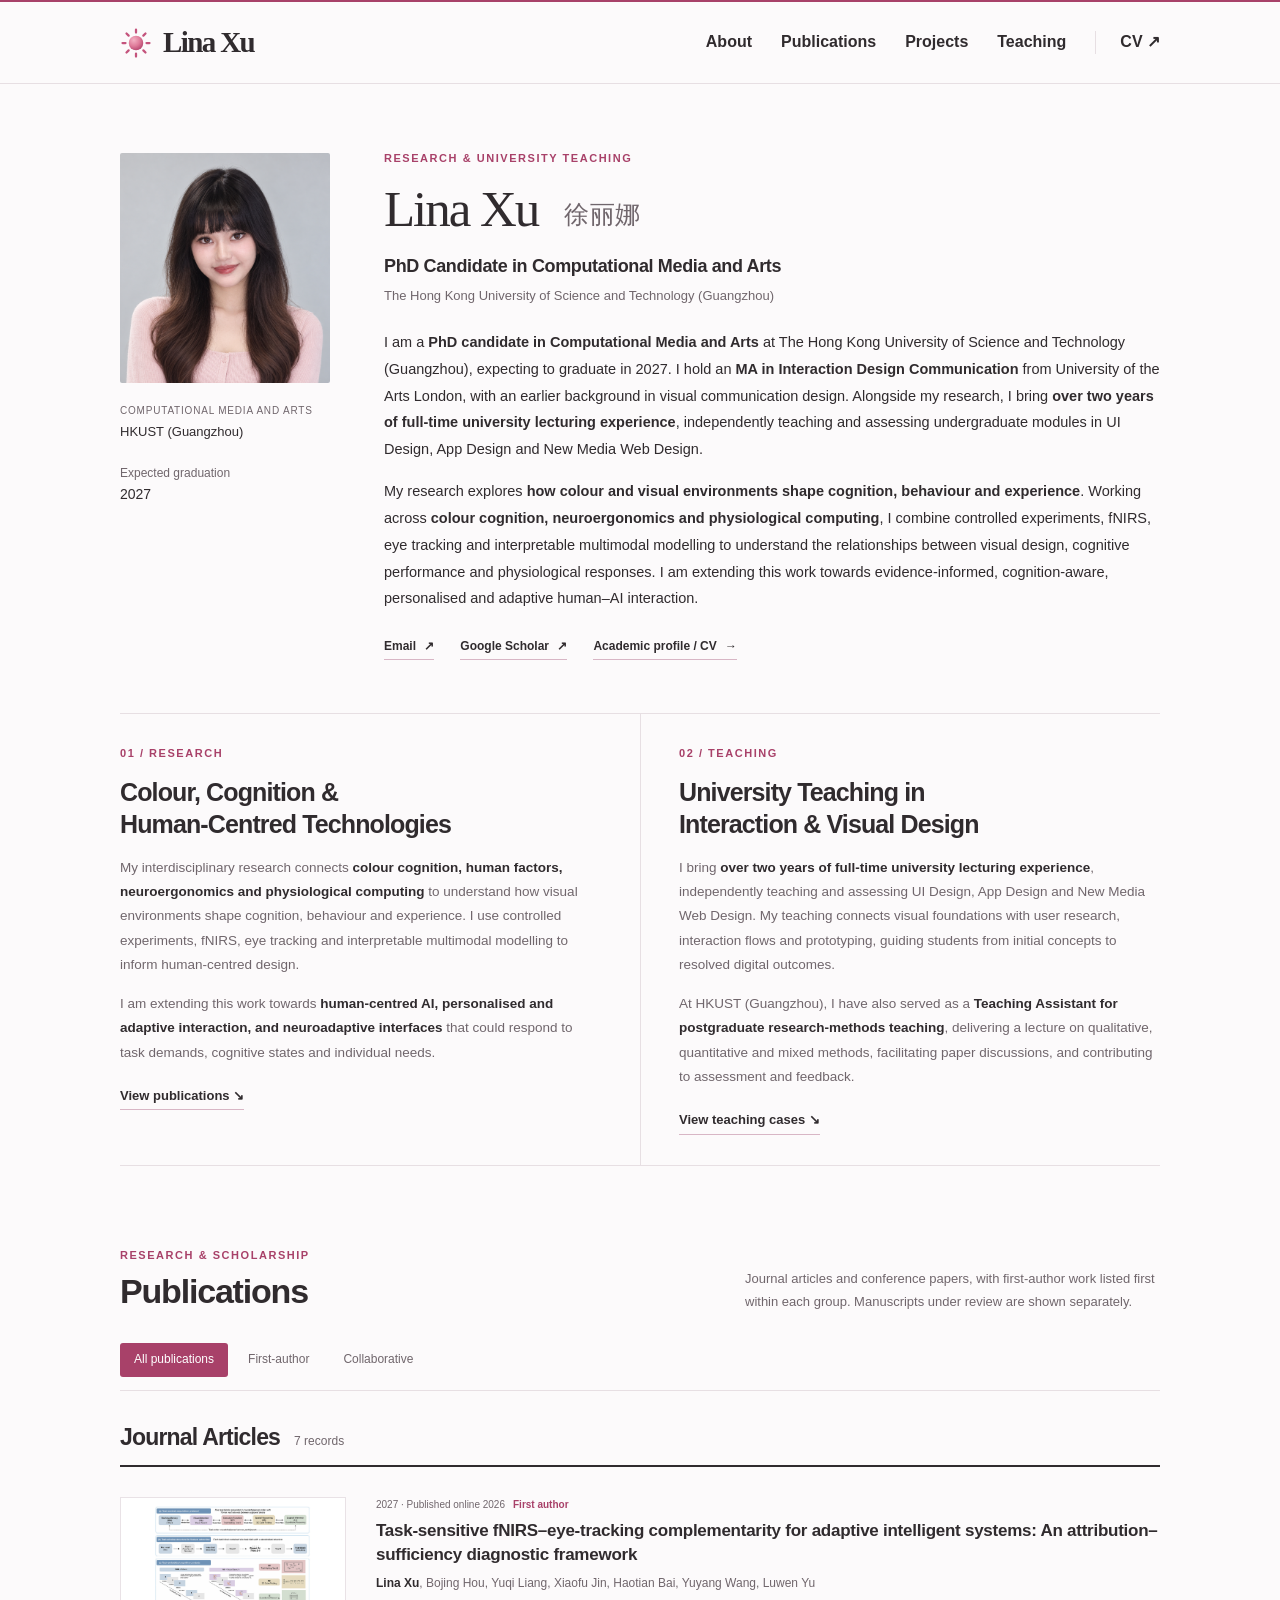
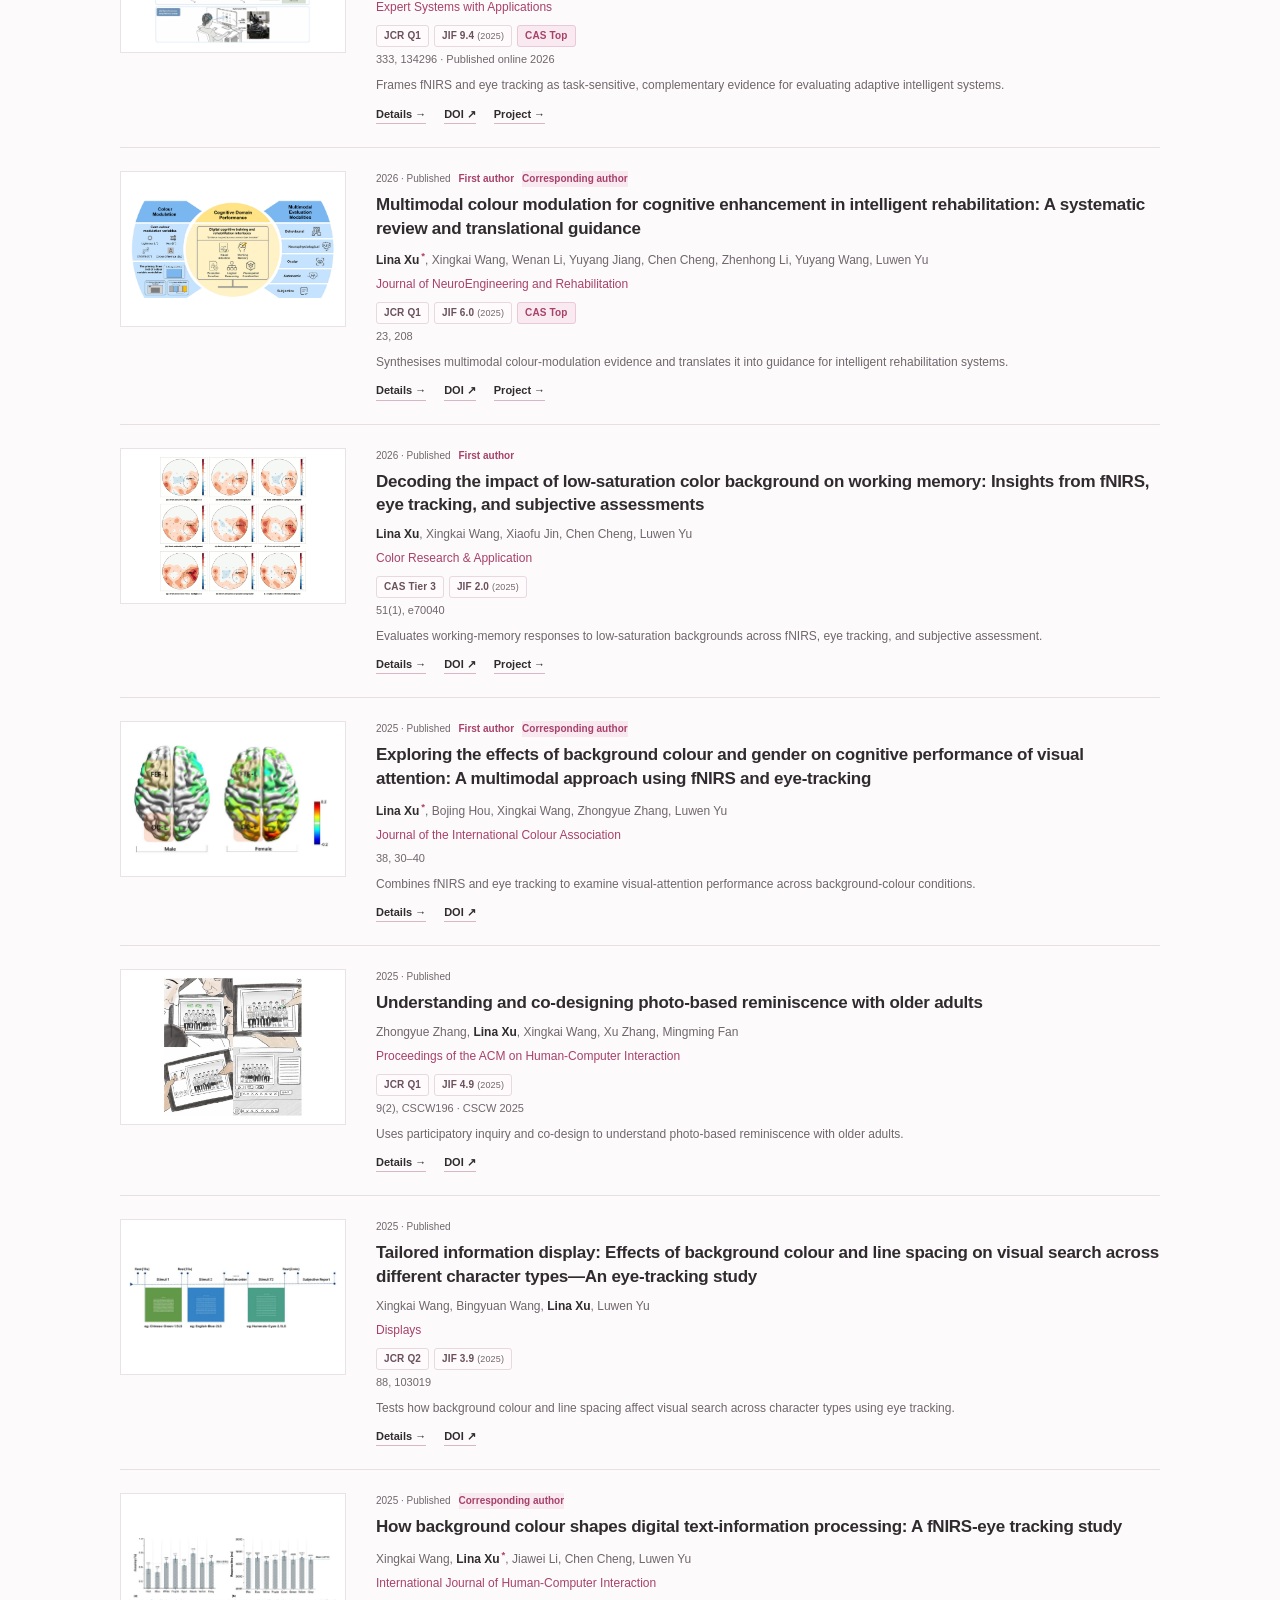
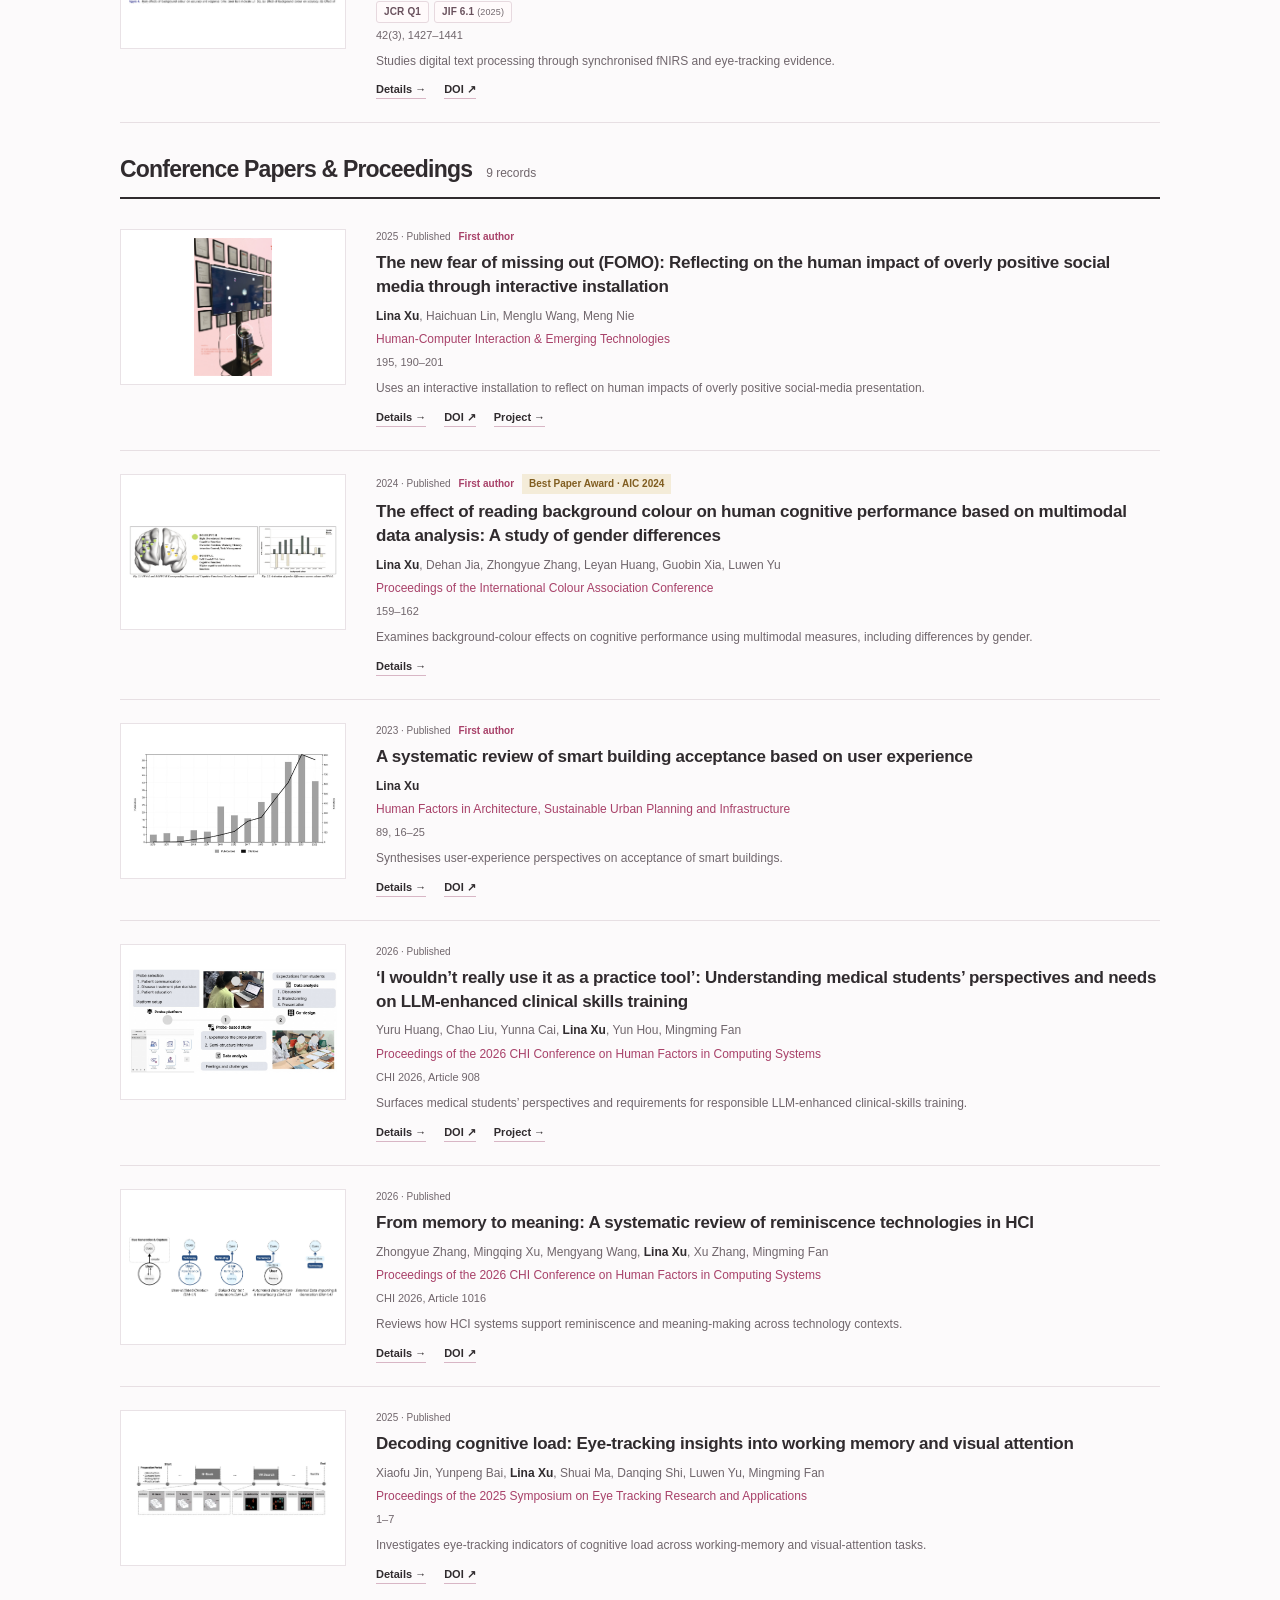
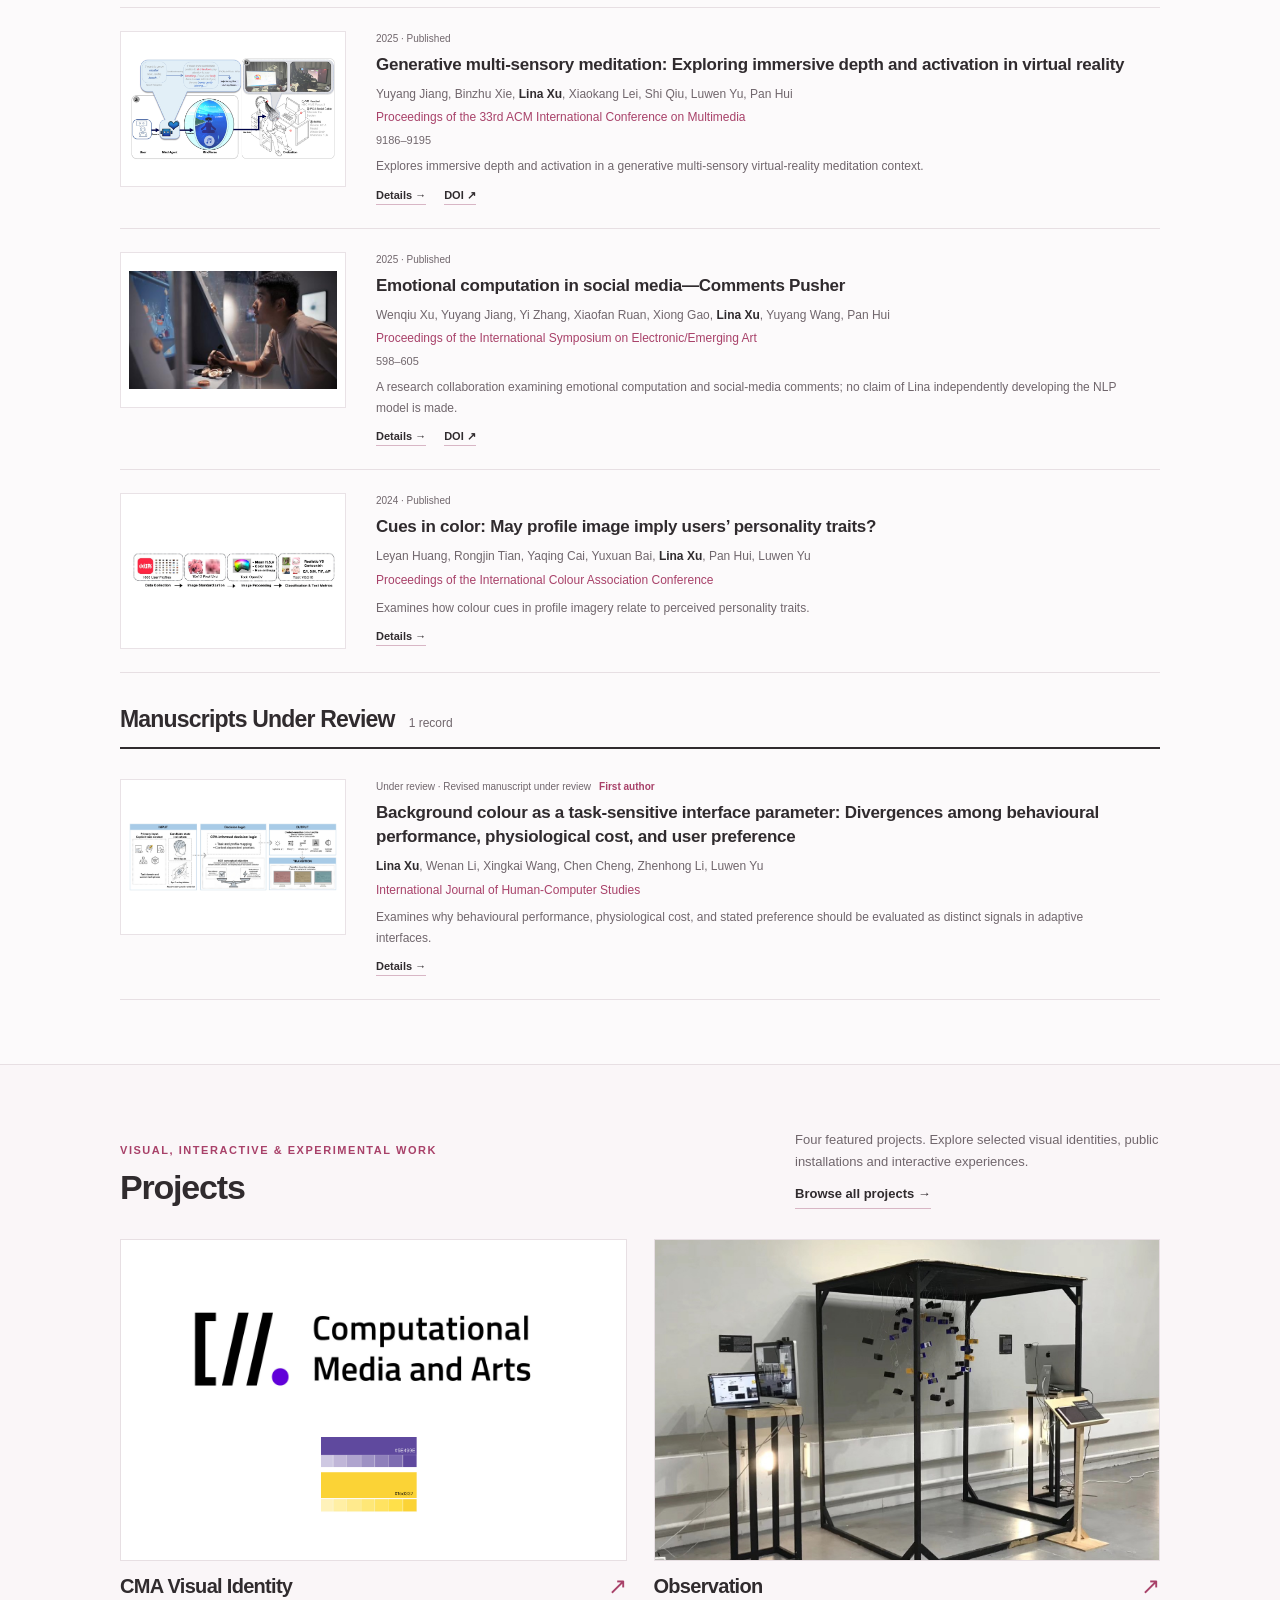
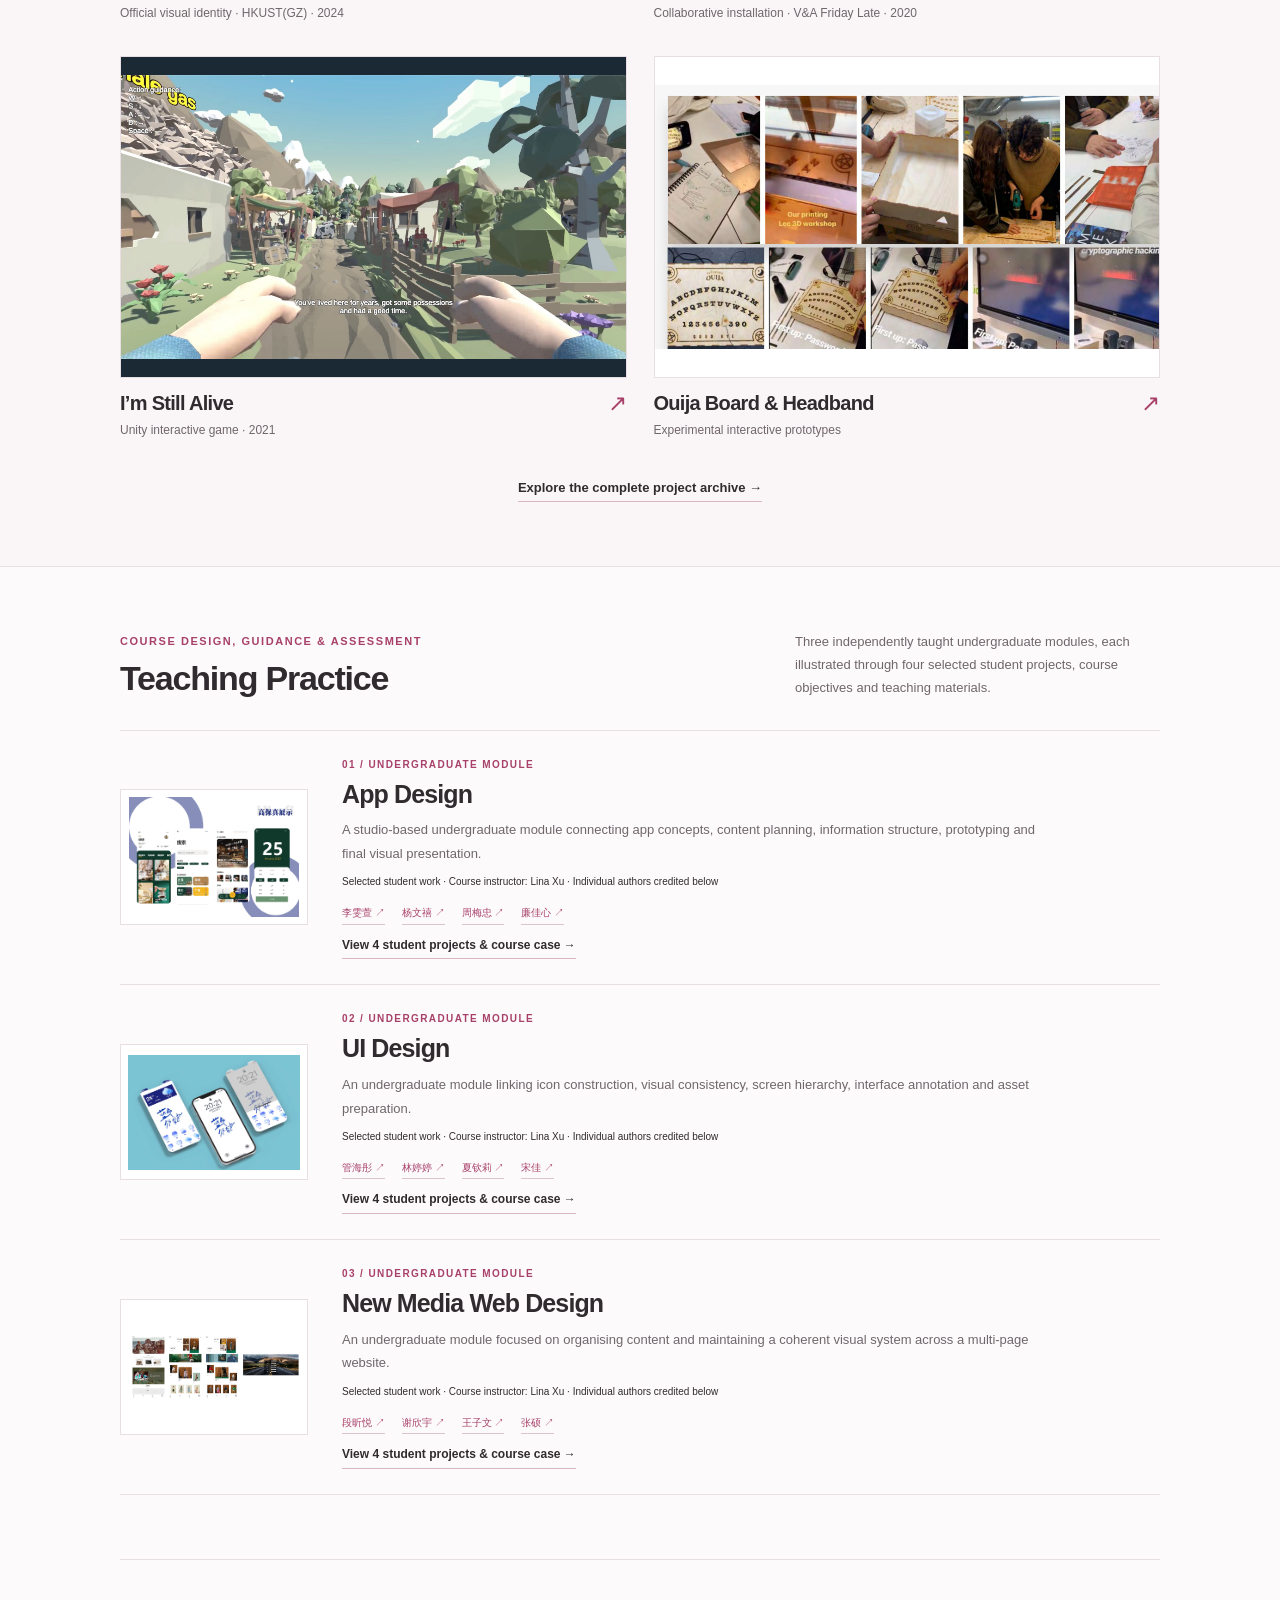
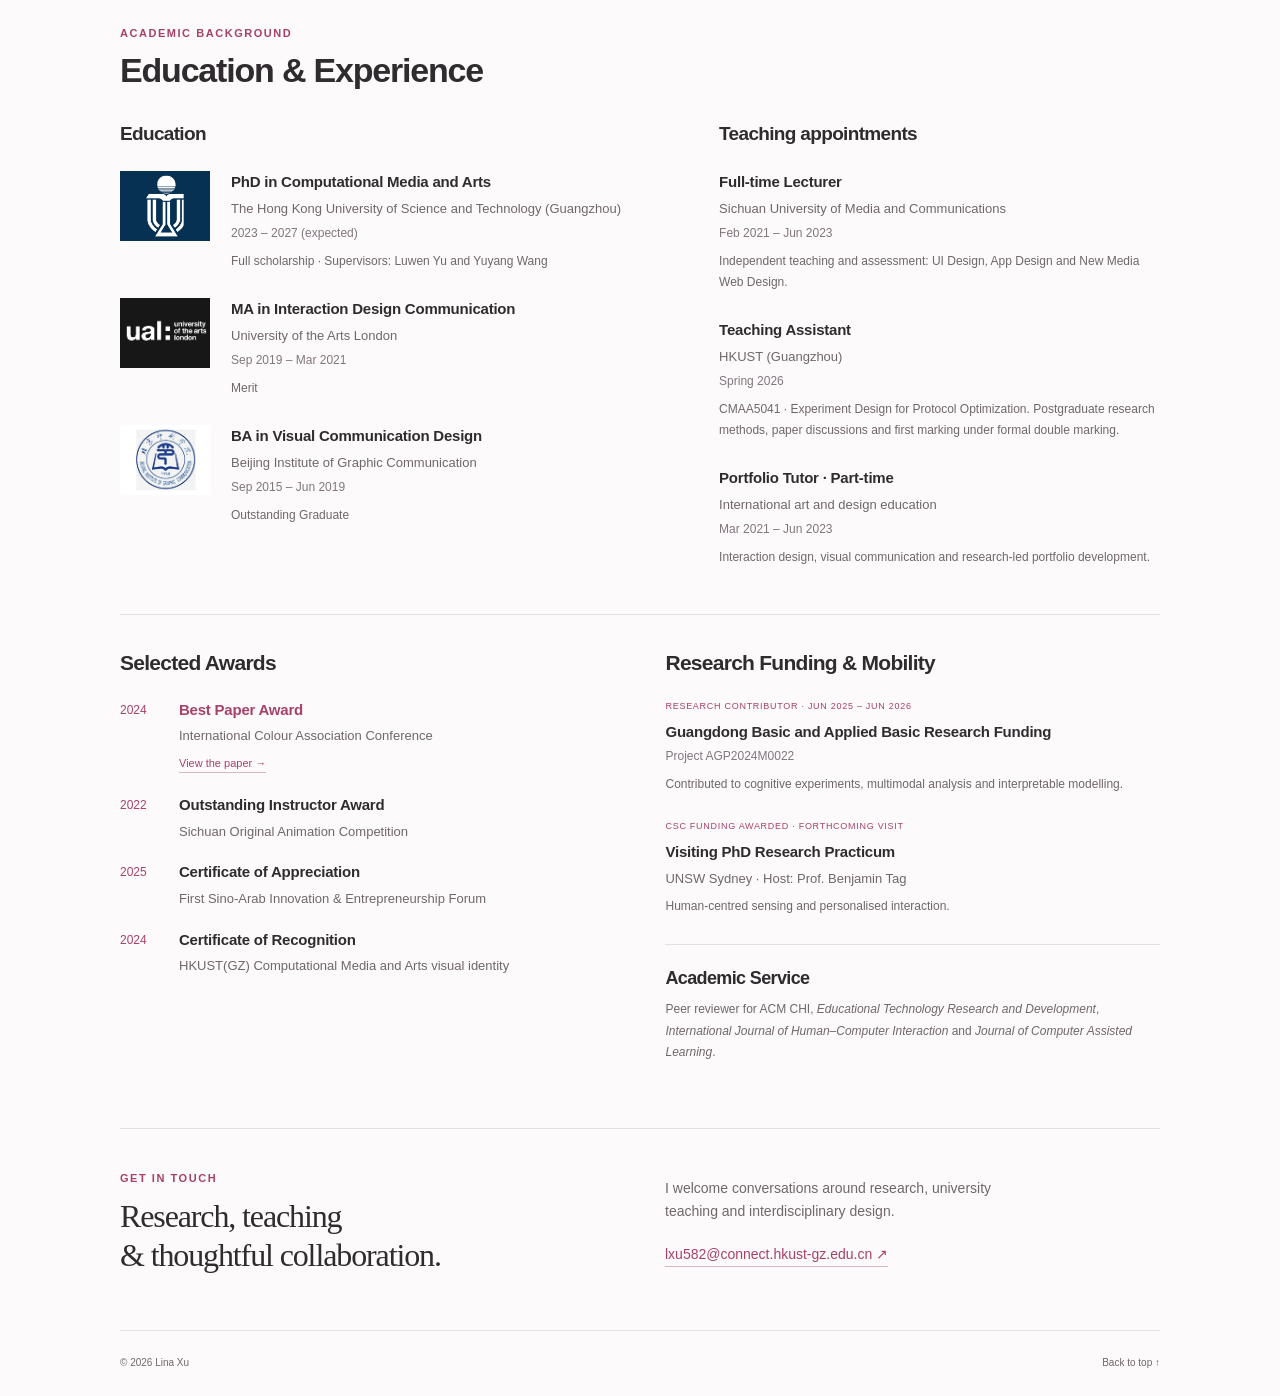
==== commit 0d92dc88: "Add pink sun identity and strengthen navigation" ====
--- a/index.html
+++ b/index.html
@@ -1,5 +1,5 @@
-<!doctype html><html lang="en"><head><meta charset="utf-8"><meta name="viewport" content="width=device-width,initial-scale=1"><meta name="robots" content="index,follow"><meta name="description" content="Lina Xu — interdisciplinary research, university teaching and creative projects."><title>Lina Xu — Research & Teaching</title><link rel="icon" href="favicon.svg"><link rel="stylesheet" href="style.css"><link rel="stylesheet" href="v2.css"><link rel="stylesheet" href="v3.css"><link rel="stylesheet" href="v4.css"><script src="content.js" defer></script><script src="app.js" defer></script></head><body data-page="home"><a class="skip" href="#main">Skip to content</a>
-<header class="site-header"><div class="shell header-inner"><a class="wordmark" href="index.html">Lina Xu</a><button class="menu-toggle" aria-label="Open navigation" aria-controls="main-nav" aria-expanded="false">Menu ＋</button><nav id="main-nav" aria-label="Main navigation"><a href="#about">About</a><a href="#publications">Publications</a><a href="#projects">Projects</a><a href="#teaching">Teaching</a><a class="cv-nav" href="cv.html">CV ↗</a></nav></div></header>
+<!doctype html><html lang="en"><head><meta charset="utf-8"><meta name="viewport" content="width=device-width,initial-scale=1"><meta name="robots" content="index,follow"><meta name="description" content="Lina Xu — interdisciplinary research, university teaching and creative projects."><title>Lina Xu — Research & Teaching</title><link rel="icon" href="favicon.svg?v=sun-1"><link rel="stylesheet" href="style.css"><link rel="stylesheet" href="v2.css"><link rel="stylesheet" href="v3.css"><link rel="stylesheet" href="v4.css?v=sun-nav-1"><script src="content.js" defer></script><script src="app.js" defer></script></head><body data-page="home"><a class="skip" href="#main">Skip to content</a>
+<header class="site-header"><div class="shell header-inner"><a class="wordmark" href="index.html"><img class="wordmark-sun" src="favicon.svg?v=sun-1" width="32" height="32" alt="" aria-hidden="true">Lina Xu</a><button class="menu-toggle" aria-label="Open navigation" aria-controls="main-nav" aria-expanded="false">Menu ＋</button><nav id="main-nav" aria-label="Main navigation"><a href="#about">About</a><a href="#publications">Publications</a><a href="#projects">Projects</a><a href="#teaching">Teaching</a><a class="cv-nav" href="cv.html">CV ↗</a></nav></div></header>
 <main id="main">
     <section class="shell profile" id="about" aria-labelledby="profile-title">
       <aside class="portrait-column">
--- a/v4.css
+++ b/v4.css
@@ -1,4 +1,9 @@
 /* V4: approved researcher/teacher positioning and fuller, attributed case studies. */
+.site-header .wordmark{display:inline-flex;align-items:center;gap:11px;white-space:nowrap}
+.wordmark-sun{display:block;width:32px;height:32px;flex:none}
+.site-header #main-nav a{font-size:16px;font-weight:650;color:var(--ink);line-height:1.4}
+.site-header #main-nav a:hover,.site-header #main-nav a:focus-visible{color:var(--accent)}
+@media(max-width:700px){.wordmark-sun{width:28px;height:28px}.site-header .wordmark{gap:9px}.site-header .menu-toggle{font-size:14px;font-weight:600}}
 .bio{font-size:14.5px;line-height:1.85}.bio strong,.focus-panel strong{font-weight:600;color:var(--ink)}
 .focus-panel h2{font-size:25px;line-height:1.3;min-height:65px}
 .focus-panel>p:not(.eyebrow){font-size:13.5px;line-height:1.8}
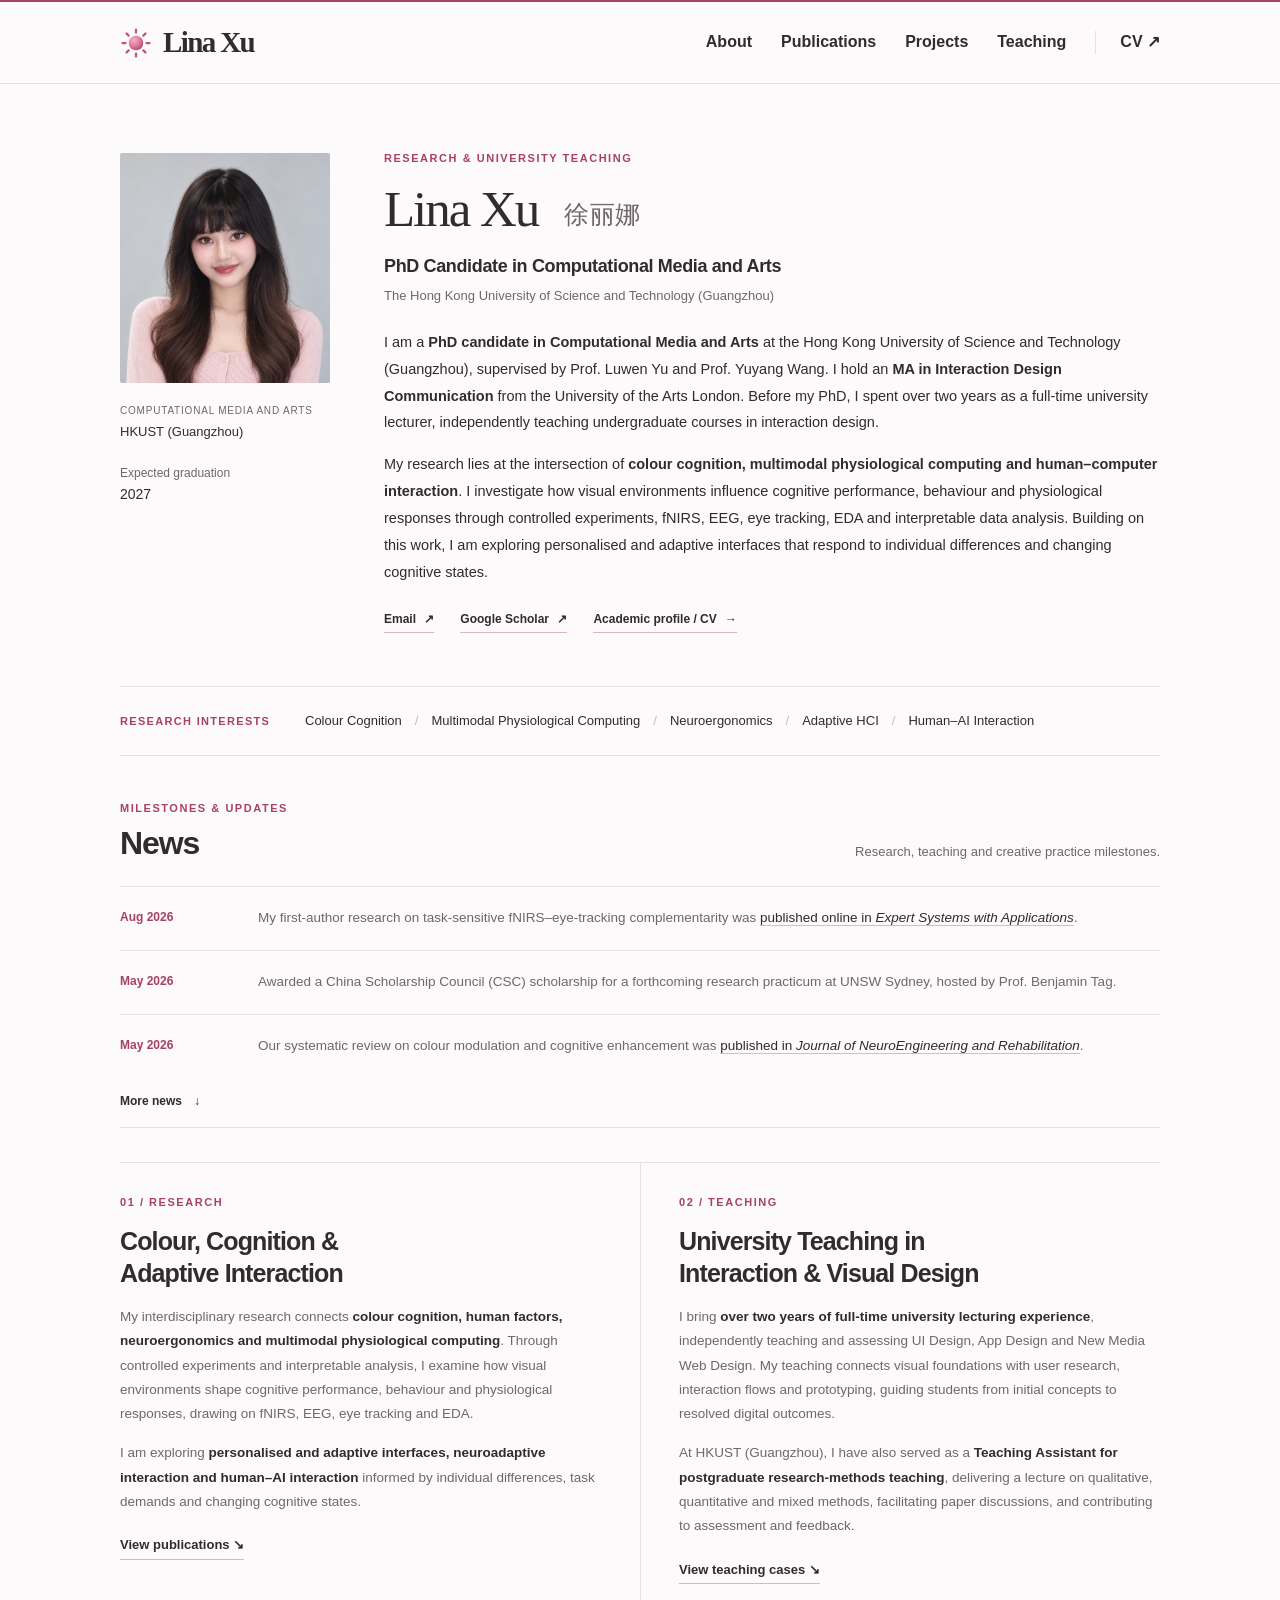
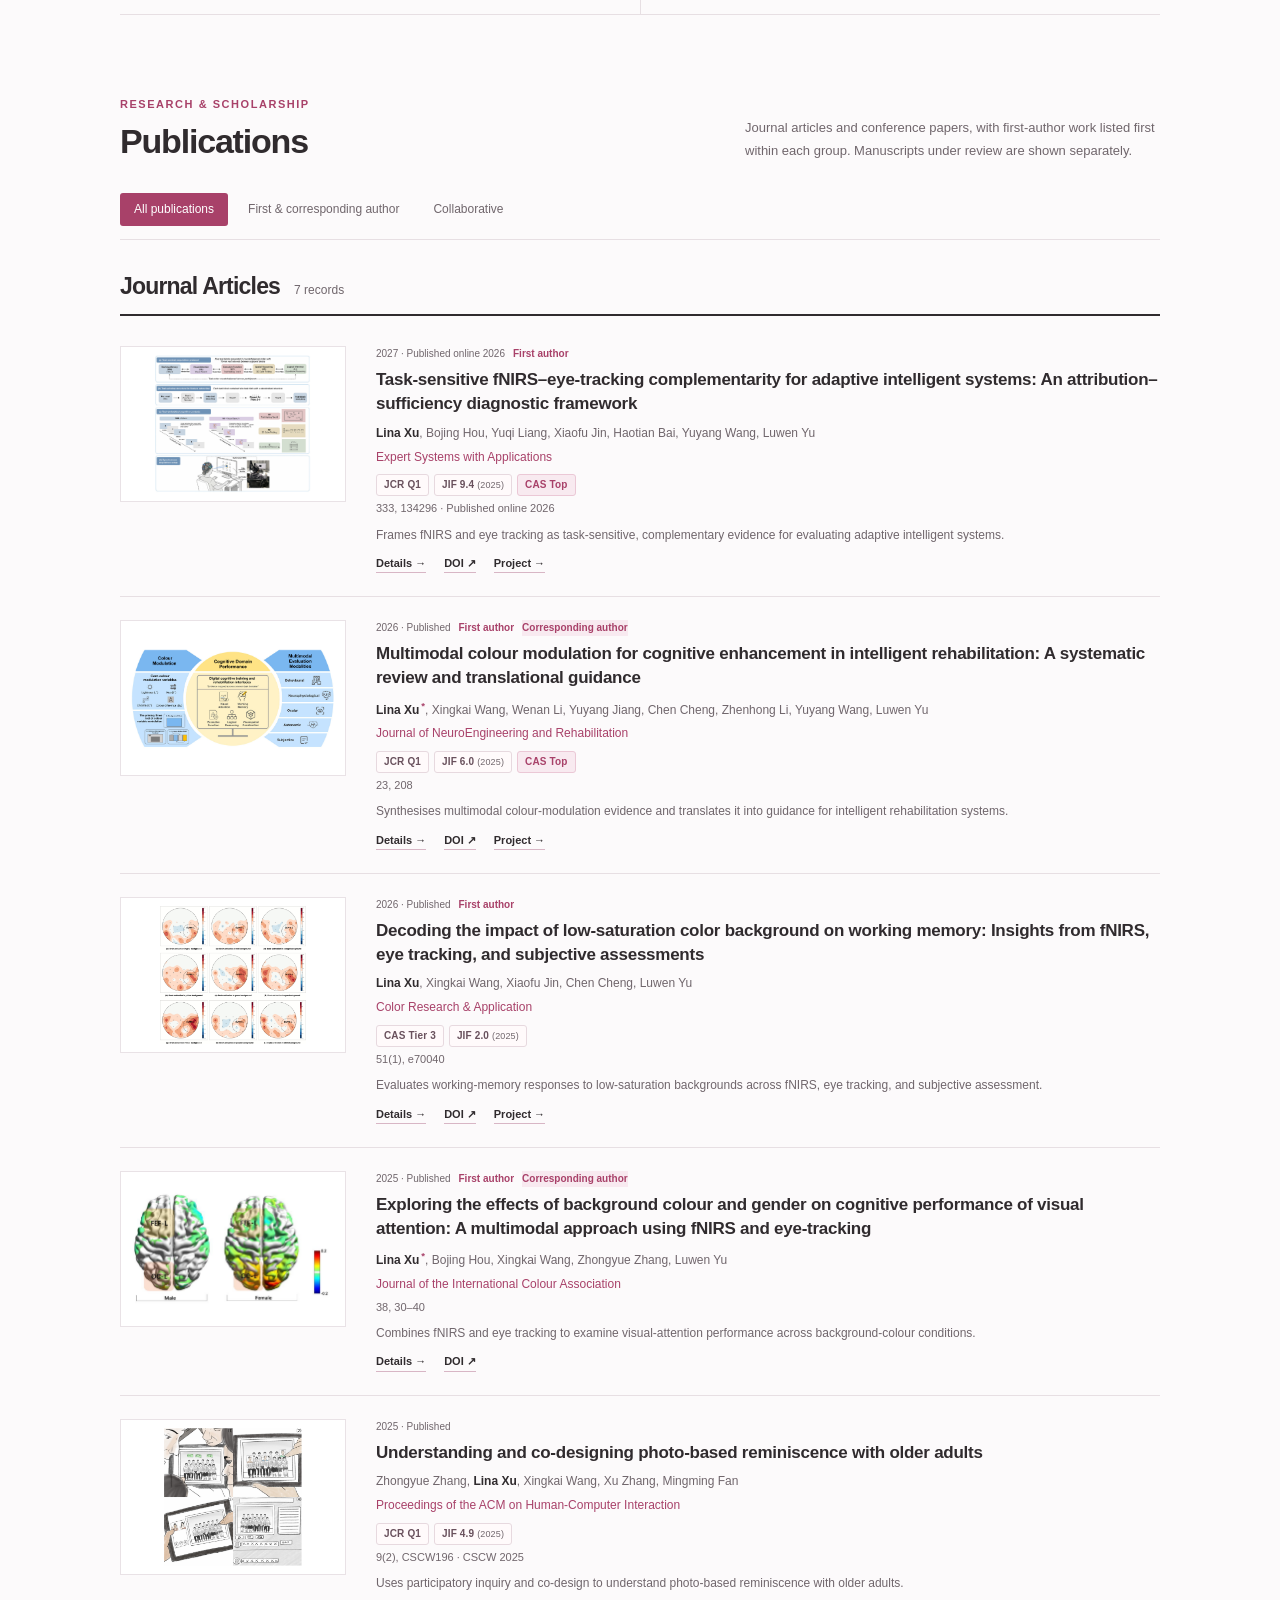
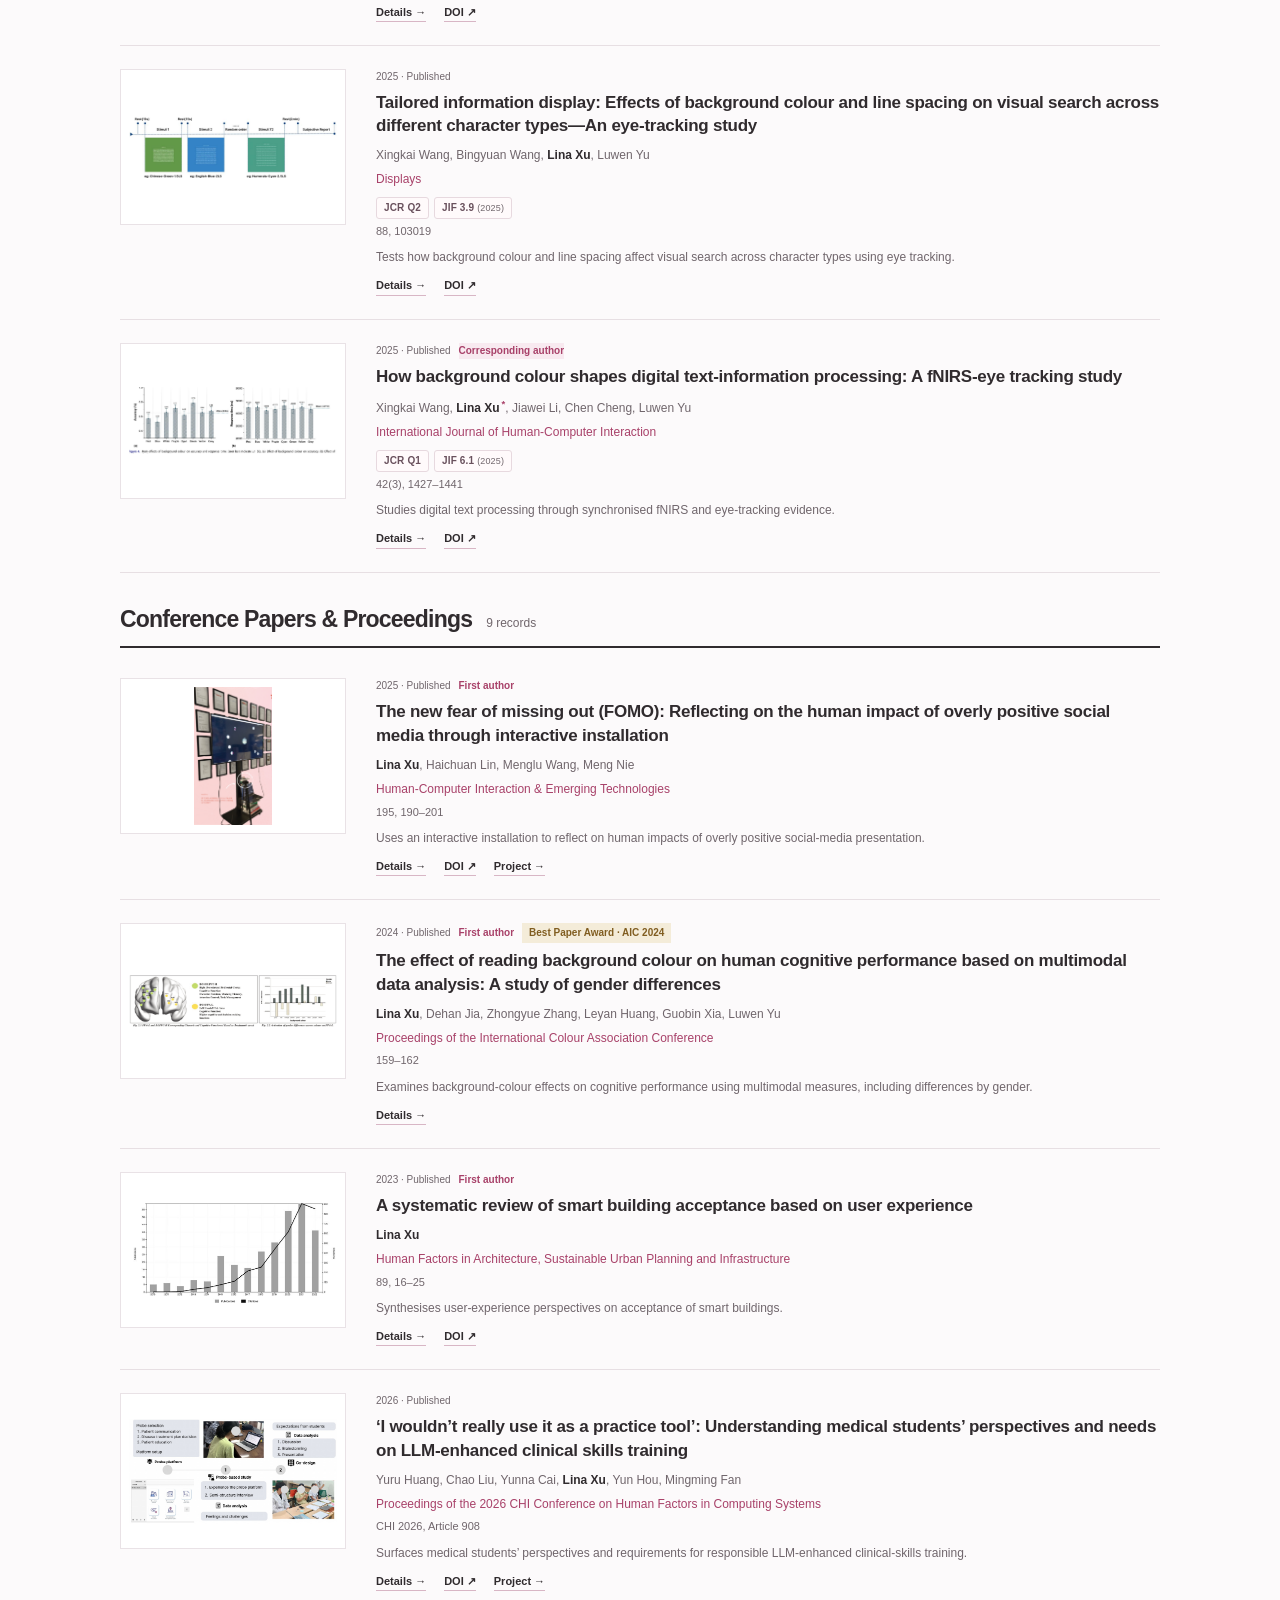
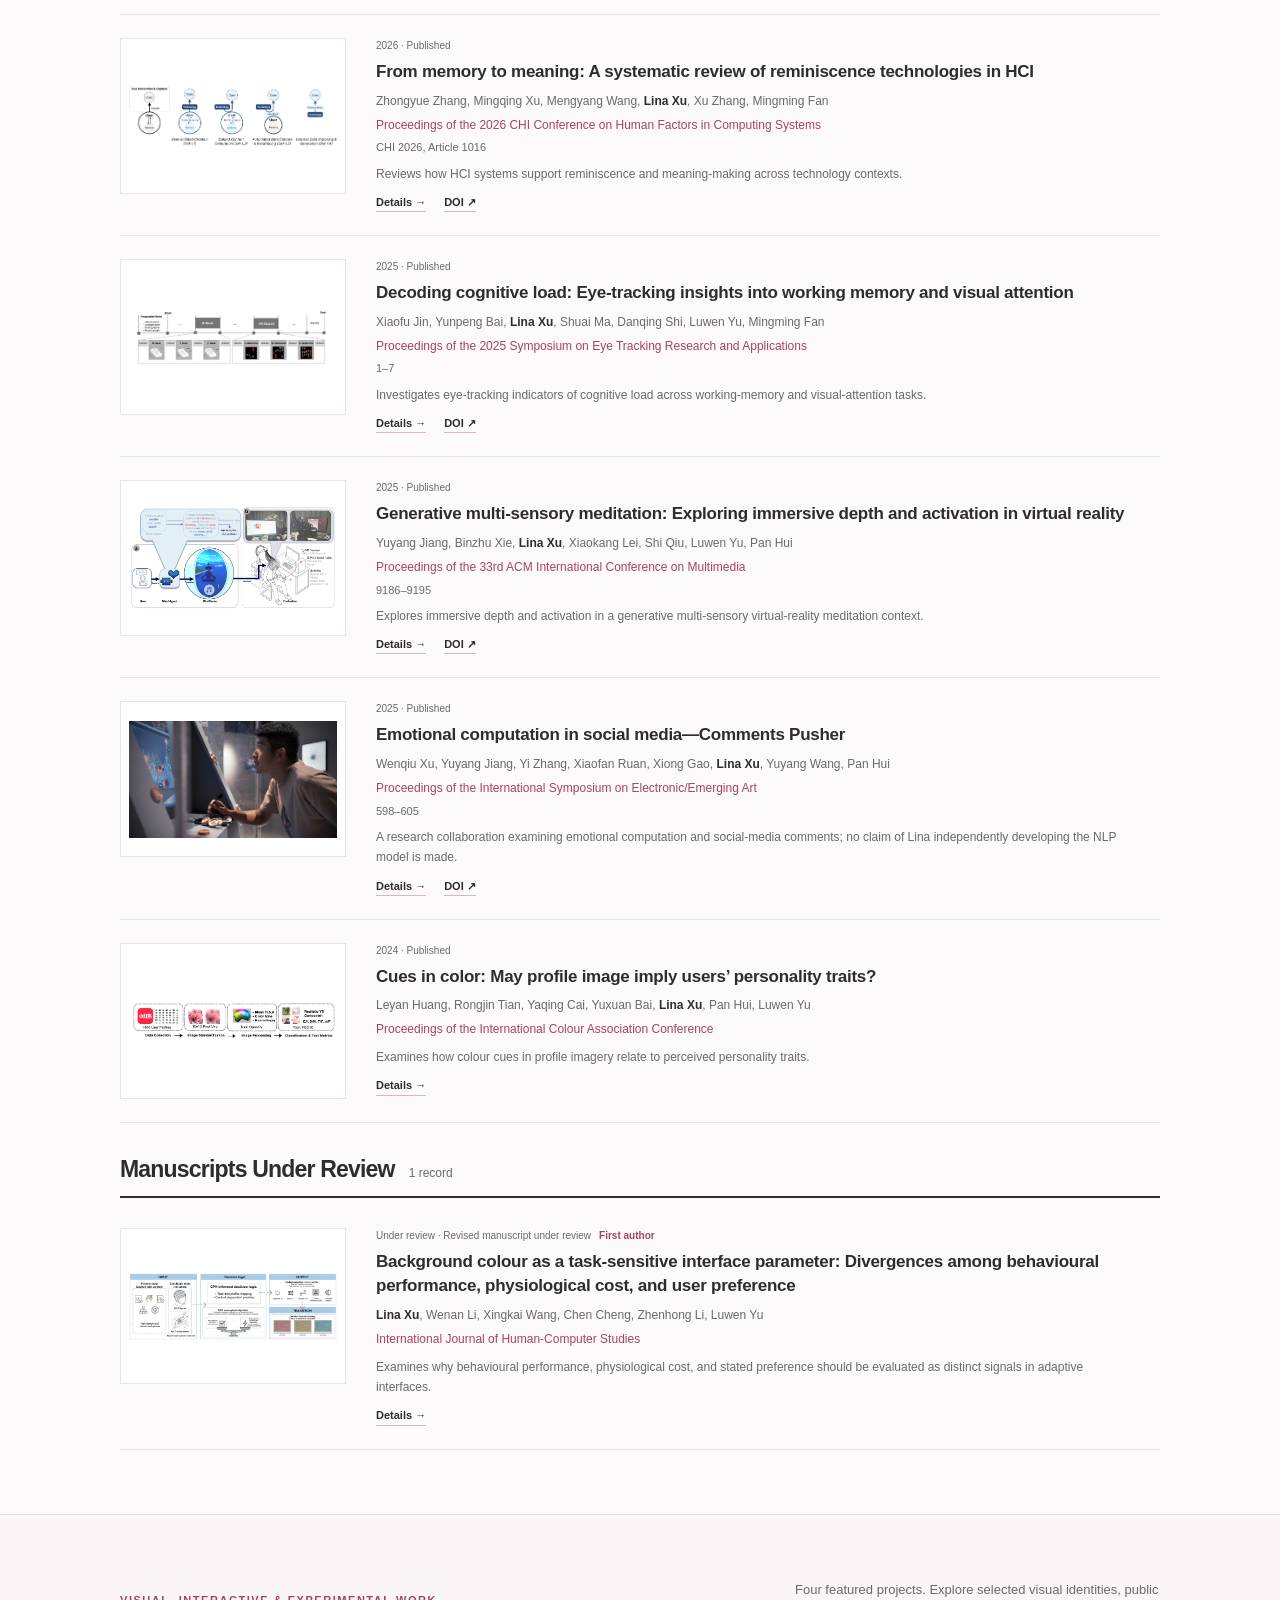
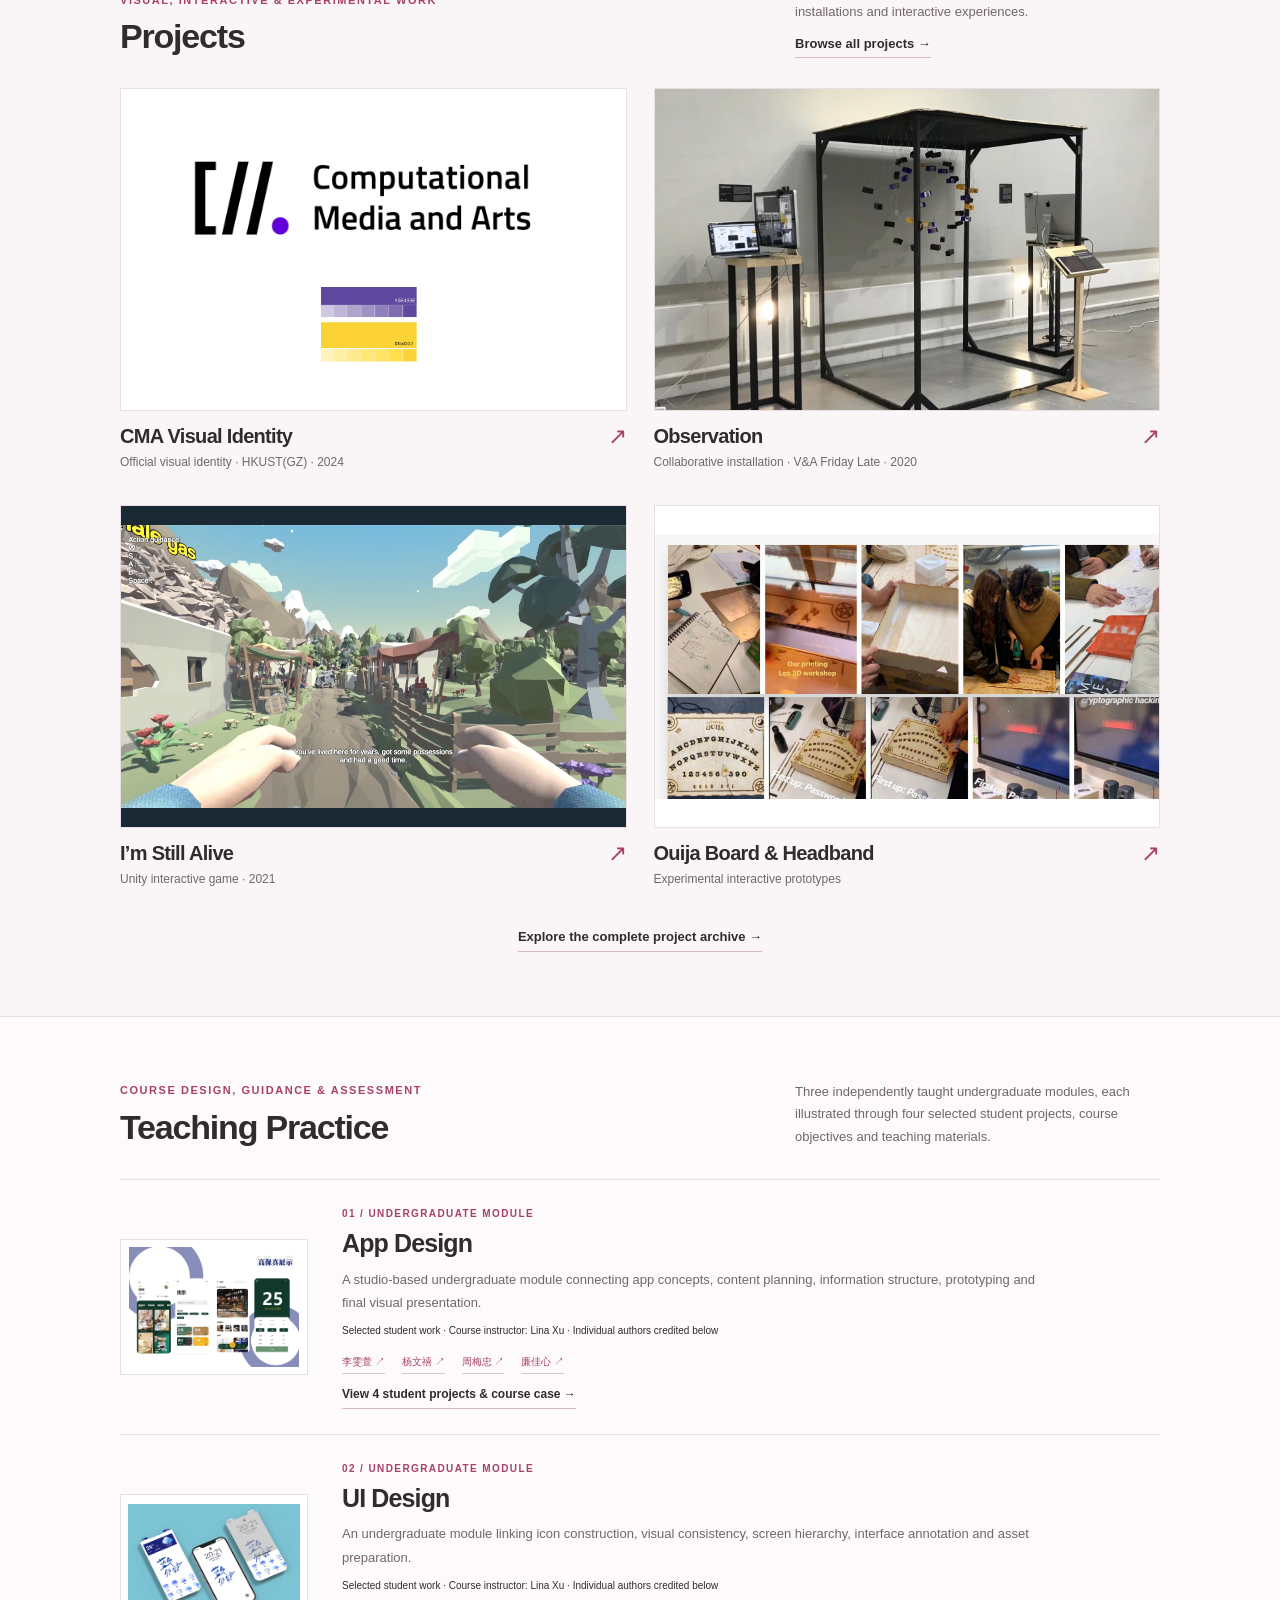
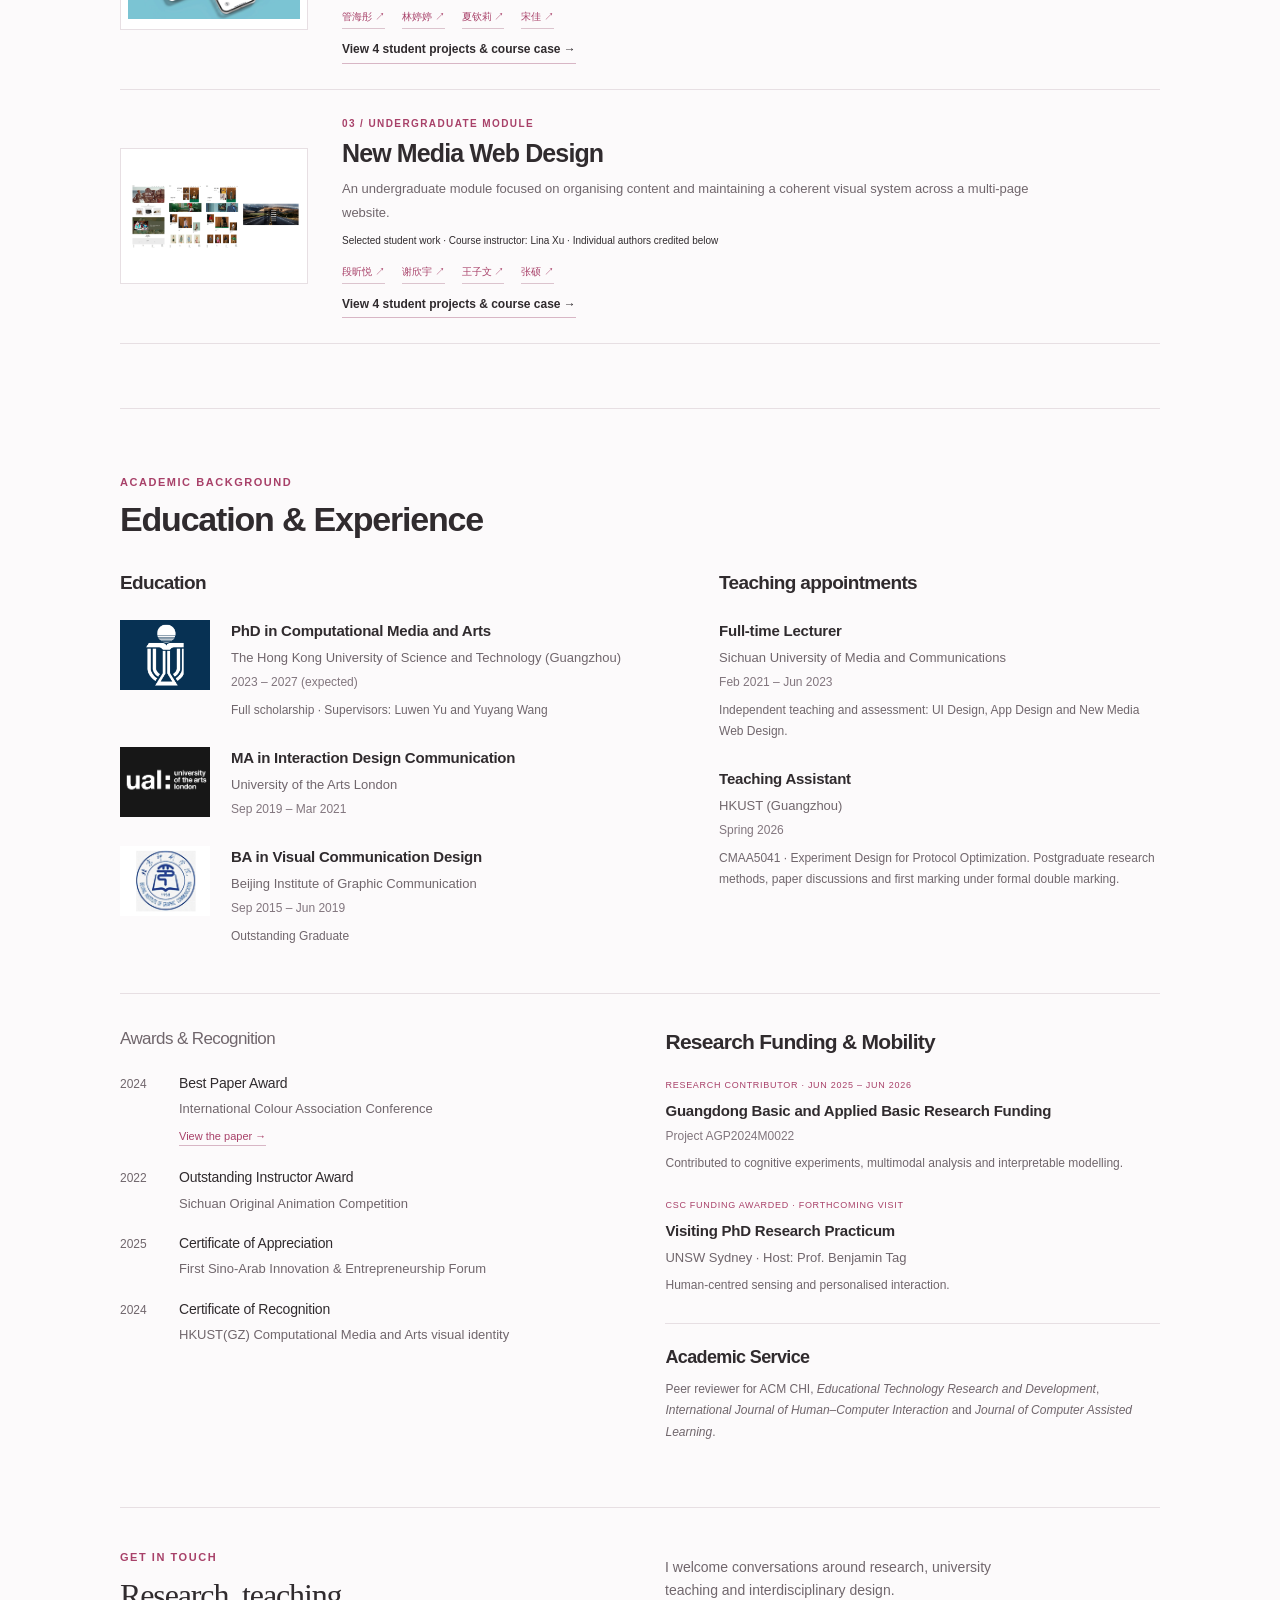
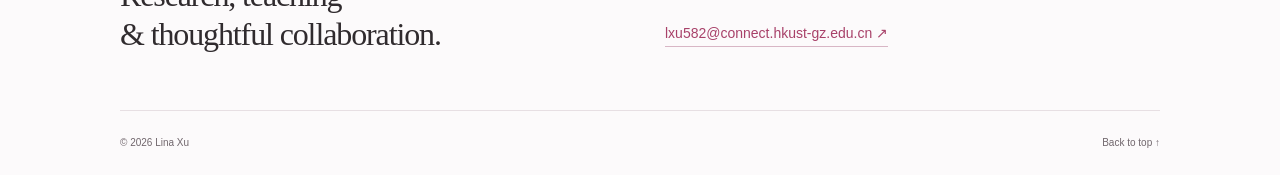
==== commit b28fe980: "Refresh research profile, news, and publication filters" ====
--- a/index.html
+++ b/index.html
@@ -1,4 +1,4 @@
-<!doctype html><html lang="en"><head><meta charset="utf-8"><meta name="viewport" content="width=device-width,initial-scale=1"><meta name="robots" content="index,follow"><meta name="description" content="Lina Xu — interdisciplinary research, university teaching and creative projects."><title>Lina Xu — Research & Teaching</title><link rel="icon" href="favicon.svg?v=sun-1"><link rel="stylesheet" href="style.css"><link rel="stylesheet" href="v2.css"><link rel="stylesheet" href="v3.css"><link rel="stylesheet" href="v4.css?v=sun-nav-1"><script src="content.js" defer></script><script src="app.js" defer></script></head><body data-page="home"><a class="skip" href="#main">Skip to content</a>
+<!doctype html><html lang="en"><head><meta charset="utf-8"><meta name="viewport" content="width=device-width,initial-scale=1"><meta name="robots" content="index,follow"><meta name="description" content="Lina Xu — interdisciplinary research, university teaching and creative projects."><title>Lina Xu — Research & Teaching</title><link rel="icon" href="favicon.svg?v=sun-1"><link rel="stylesheet" href="style.css"><link rel="stylesheet" href="v2.css"><link rel="stylesheet" href="v3.css"><link rel="stylesheet" href="v4.css?v=profile-news-2"><script src="content.js?v=profile-news-2" defer></script><script src="app.js?v=profile-news-2" defer></script></head><body data-page="home"><a class="skip" href="#main">Skip to content</a>
 <header class="site-header"><div class="shell header-inner"><a class="wordmark" href="index.html"><img class="wordmark-sun" src="favicon.svg?v=sun-1" width="32" height="32" alt="" aria-hidden="true">Lina Xu</a><button class="menu-toggle" aria-label="Open navigation" aria-controls="main-nav" aria-expanded="false">Menu ＋</button><nav id="main-nav" aria-label="Main navigation"><a href="#about">About</a><a href="#publications">Publications</a><a href="#projects">Projects</a><a href="#teaching">Teaching</a><a class="cv-nav" href="cv.html">CV ↗</a></nav></div></header>
 <main id="main">
     <section class="shell profile" id="about" aria-labelledby="profile-title">
@@ -13,20 +13,56 @@
         <p class="role">PhD Candidate in Computational Media and Arts</p>
         <p class="affiliation">The Hong Kong University of Science and Technology (Guangzhou)</p>
         <div class="bio">
-  <p>I am a <strong>PhD candidate in Computational Media and Arts</strong> at The Hong Kong University of Science and Technology (Guangzhou), expecting to graduate in 2027. I hold an <strong>MA in Interaction Design Communication</strong> from University of the Arts London, with an earlier background in visual communication design. Alongside my research, I bring <strong>over two years of full-time university lecturing experience</strong>, independently teaching and assessing undergraduate modules in UI Design, App Design and New Media Web Design.</p>
-  <p>My research explores <strong>how colour and visual environments shape cognition, behaviour and experience</strong>. Working across <strong>colour cognition, neuroergonomics and physiological computing</strong>, I combine controlled experiments, fNIRS, eye tracking and interpretable multimodal modelling to understand the relationships between visual design, cognitive performance and physiological responses. I am extending this work towards evidence-informed, cognition-aware, personalised and adaptive human–AI interaction.</p>
+  <p>I am a <strong>PhD candidate in Computational Media and Arts</strong> at the Hong Kong University of Science and Technology (Guangzhou), supervised by Prof. Luwen Yu and Prof. Yuyang Wang. I hold an <strong>MA in Interaction Design Communication</strong> from the University of the Arts London. Before my PhD, I spent over two years as a full-time university lecturer, independently teaching undergraduate courses in interaction design.</p>
+  <p>My research lies at the intersection of <strong>colour cognition, multimodal physiological computing and human–computer interaction</strong>. I investigate how visual environments influence cognitive performance, behaviour and physiological responses through controlled experiments, fNIRS, EEG, eye tracking, EDA and interpretable data analysis. Building on this work, I am exploring personalised and adaptive interfaces that respond to individual differences and changing cognitive states.</p>
 </div>
         <div class="profile-links"><a href="mailto:lxu582@connect.hkust-gz.edu.cn">Email <span aria-hidden="true">↗</span></a><a href="https://scholar.google.com.hk/citations?user=OVE_IaoAAAAJ" target="_blank" rel="noopener noreferrer">Google Scholar <span aria-hidden="true">↗</span></a><a href="cv.html">Academic profile / CV <span aria-hidden="true">→</span></a></div>
       </div>
     </section>
 
 
+<section class="shell research-interests" id="research-interests" aria-labelledby="interests-title">
+  <h2 class="eyebrow" id="interests-title">RESEARCH INTERESTS</h2>
+  <ul aria-label="Research interests">
+    <li>Colour Cognition</li>
+    <li>Multimodal Physiological Computing</li>
+    <li>Neuroergonomics</li>
+    <li>Adaptive HCI</li>
+    <li>Human–AI Interaction</li>
+  </ul>
+</section>
+
+<section class="shell news-section" id="news" aria-labelledby="news-title">
+  <div class="section-heading"><div><p class="eyebrow">MILESTONES & UPDATES</p><h2 id="news-title">News</h2></div><p>Research, teaching and creative practice milestones.</p></div>
+  <ul class="news-list news-latest" aria-label="Latest news">
+    <li class="news-item"><time datetime="2026-08">Aug 2026</time><p>My first-author research on task-sensitive fNIRS–eye-tracking complementarity was <a href="publication.html?id=fnirs-eye-tracking-complementarity">published online in <i>Expert Systems with Applications</i></a>.</p></li>
+    <li class="news-item"><time datetime="2026-05">May 2026</time><p>Awarded a China Scholarship Council (CSC) scholarship for a forthcoming research practicum at UNSW Sydney, hosted by Prof. Benjamin Tag.</p></li>
+    <li class="news-item"><time datetime="2026-05">May 2026</time><p>Our systematic review on colour modulation and cognitive enhancement was <a href="publication.html?id=multimodal-colour-intelligent-rehabilitation">published in <i>Journal of NeuroEngineering and Rehabilitation</i></a>.</p></li>
+  </ul>
+  <details class="news-archive">
+    <summary>More news <span aria-hidden="true">↓</span></summary>
+    <ul class="news-list" aria-label="Earlier news">
+      <li class="news-item"><time datetime="2026-04">Apr 2026</time><p>Contributed to a collaborative <a href="publication.html?id=medical-students-llm-clinical-skills">ACM CHI 2026 paper</a> investigating medical students’ needs for LLM-enhanced clinical skills training.</p></li>
+      <li class="news-item"><time datetime="2026-01">Jan 2026</time><p>My first-author study of low-saturation backgrounds and working memory was <a href="publication.html?id=low-saturation-working-memory">published in <i>Color Research & Application</i></a>.</p></li>
+      <li class="news-item"><time datetime="2025-04">Apr 2025</time><p>Published <a href="publication.html?id=background-colour-gender-visual-attention">first-author research on background colour, gender and visual attention</a> in the <i>Journal of the International Colour Association</i>.</p></li>
+      <li class="news-item"><time datetime="2024-09">Sep 2024</time><p>Our paper received recognition in the AIC 2024 Student Paper Awards at the International Colour Association conference in São Paulo, Brazil. <a href="publication.html?id=reading-background-colour-gender">View the paper →</a></p></li>
+      <li class="news-item"><time datetime="2024">2024</time><p>Designed the <a href="project.html?id=cma">Computational Media and Arts visual identity</a> for HKUST (Guangzhou), receiving a Certificate of Recognition.</p></li>
+      <li class="news-item"><time datetime="2023">2023</time><p>Began my PhD in Computational Media and Arts at HKUST (Guangzhou), supervised by Prof. Luwen Yu and Prof. Yuyang Wang.</p></li>
+      <li class="news-item"><time datetime="2022">2022</time><p>Received the Outstanding Instructor Award at the Sichuan Original Animation Competition for supervising student projects.</p></li>
+      <li class="news-item"><time datetime="2021-02">Feb 2021</time><p>Joined Sichuan University of Media and Communications as a full-time Lecturer, independently teaching undergraduate interaction design courses.</p></li>
+      <li class="news-item"><time datetime="2020">Winter 2020</time><p>Exhibited <a href="project.html?id=parallel"><i>Parallel Space</i></a>, a collaborative remote puzzle, at a London arts festival.</p></li>
+      <li class="news-item"><time datetime="2020">2020</time><p>Contributed visual and motion design to <a href="project.html?id=observation"><i>Observation</i></a>, a collaborative interactive installation associated with the V&A Friday Late programme.</p></li>
+      <li class="news-item"><time datetime="2019-09">Sep 2019</time><p>Began my MA in Interaction Design Communication at the University of the Arts London.</p></li>
+    </ul>
+  </details>
+</section>
+
 <section class="shell dual-focus" aria-label="Research and teaching overview">
   <article class="focus-panel">
     <p class="eyebrow">01 / RESEARCH</p>
-    <h2>Colour, Cognition &<br>Human-Centred Technologies</h2>
-    <p>My interdisciplinary research connects <strong>colour cognition, human factors, neuroergonomics and physiological computing</strong> to understand how visual environments shape cognition, behaviour and experience. I use controlled experiments, fNIRS, eye tracking and interpretable multimodal modelling to inform human-centred design.</p>
-    <p>I am extending this work towards <strong>human-centred AI, personalised and adaptive interaction, and neuroadaptive interfaces</strong> that could respond to task demands, cognitive states and individual needs.</p>
+    <h2>Colour, Cognition &<br>Adaptive Interaction</h2>
+    <p>My interdisciplinary research connects <strong>colour cognition, human factors, neuroergonomics and multimodal physiological computing</strong>. Through controlled experiments and interpretable analysis, I examine how visual environments shape cognitive performance, behaviour and physiological responses, drawing on fNIRS, EEG, eye tracking and EDA.</p>
+    <p>I am exploring <strong>personalised and adaptive interfaces, neuroadaptive interaction and human–AI interaction</strong> informed by individual differences, task demands and changing cognitive states.</p>
     <a class="text-link" href="#publications">View publications ↘</a>
   </article>
   <article class="focus-panel">
@@ -38,7 +74,7 @@
   </article>
 </section>
 
-<section class="shell section publication-section-v2" id="publications" aria-labelledby="publications-title"><div class="section-heading"><div><p class="eyebrow">RESEARCH & SCHOLARSHIP</p><h2 id="publications-title">Publications</h2></div><p>Journal articles and conference papers, with first-author work listed first within each group. Manuscripts under review are shown separately.</p></div><div class="publication-filters" role="group" aria-label="Filter publications"><button class="active" data-pub-filter="all" aria-pressed="true">All publications</button><button data-pub-filter="first" aria-pressed="false">First-author</button><button data-pub-filter="collaborative" aria-pressed="false">Collaborative</button></div><p class="sr-only" id="pub-status" aria-live="polite"></p><div id="publication-list"></div></section>
+<section class="shell section publication-section-v2" id="publications" aria-labelledby="publications-title"><div class="section-heading"><div><p class="eyebrow">RESEARCH & SCHOLARSHIP</p><h2 id="publications-title">Publications</h2></div><p>Journal articles and conference papers, with first-author work listed first within each group. Manuscripts under review are shown separately.</p></div><div class="publication-filters" role="group" aria-label="Filter publications"><button class="active" data-pub-filter="all" aria-pressed="true">All publications</button><button data-pub-filter="first" aria-pressed="false">First & corresponding author</button><button data-pub-filter="collaborative" aria-pressed="false">Collaborative</button></div><p class="sr-only" id="pub-status" aria-live="polite"></p><div id="publication-list"></div></section>
 
 <section class="project-band" id="projects" aria-labelledby="projects-title"><div class="shell section"><div class="section-heading"><div><p class="eyebrow">VISUAL, INTERACTIVE & EXPERIMENTAL WORK</p><h2 id="projects-title">Projects</h2></div><div class="section-heading-right"><p>Four featured projects. Explore selected visual identities, public installations and interactive experiences.</p><a class="text-link" href="projects.html">Browse all projects →</a></div></div><div id="featured-projects" class="work-grid"></div><div class="archive-bottom"><a class="text-link" href="projects.html">Explore the complete project archive →</a></div></div></section>
 
@@ -49,17 +85,17 @@
   <div class="background-grid">
     <div><h3 class="record-group-title">Education</h3>
       <article class="education-record"><a class="institution-logo hkust-mark" href="https://www.hkust-gz.edu.cn/" target="_blank" rel="noopener noreferrer" aria-label="HKUST Guangzhou website"><img src="assets/logo-hkust.png" width="104" height="72" alt="HKUST Guangzhou logo" loading="lazy"></a><div><h4>PhD in Computational Media and Arts</h4><p>The Hong Kong University of Science and Technology (Guangzhou)</p><p class="record-date">2023 – 2027 (expected)</p><p class="record-detail">Full scholarship · Supervisors: Luwen Yu and Yuyang Wang</p></div></article>
-      <article class="education-record"><a class="institution-logo ual-mark" href="https://www.arts.ac.uk/" target="_blank" rel="noopener noreferrer" aria-label="University of the Arts London website"><img src="assets/logo-ual.png" width="104" height="72" alt="University of the Arts London logo" loading="lazy"></a><div><h4>MA in Interaction Design Communication</h4><p>University of the Arts London</p><p class="record-date">Sep 2019 – Mar 2021</p><p class="record-detail">Merit</p></div></article>
+      <article class="education-record"><a class="institution-logo ual-mark" href="https://www.arts.ac.uk/" target="_blank" rel="noopener noreferrer" aria-label="University of the Arts London website"><img src="assets/logo-ual.png" width="104" height="72" alt="University of the Arts London logo" loading="lazy"></a><div><h4>MA in Interaction Design Communication</h4><p>University of the Arts London</p><p class="record-date">Sep 2019 – Mar 2021</p></div></article>
       <article class="education-record"><a class="institution-logo bigc-mark" href="https://www.bigc.edu.cn/" target="_blank" rel="noopener noreferrer" aria-label="Beijing Institute of Graphic Communication website"><img src="assets/logo-bigc.jpg" width="104" height="72" alt="Beijing Institute of Graphic Communication logo" loading="lazy"></a><div><h4>BA in Visual Communication Design</h4><p>Beijing Institute of Graphic Communication</p><p class="record-date">Sep 2015 – Jun 2019</p><p class="record-detail">Outstanding Graduate</p></div></article>
     </div>
     <div><h3 class="record-group-title">Teaching appointments</h3>
       <article class="experience-record"><h4>Full-time Lecturer</h4><p>Sichuan University of Media and Communications</p><p class="record-date">Feb 2021 – Jun 2023</p><p class="record-detail">Independent teaching and assessment: UI Design, App Design and New Media Web Design.</p></article>
       <article class="experience-record"><h4>Teaching Assistant</h4><p>HKUST (Guangzhou)</p><p class="record-date">Spring 2026</p><p class="record-detail">CMAA5041 · Experiment Design for Protocol Optimization. Postgraduate research methods, paper discussions and first marking under formal double marking.</p></article>
-      <article class="experience-record"><h4>Portfolio Tutor · Part-time</h4><p>International art and design education</p><p class="record-date">Mar 2021 – Jun 2023</p><p class="record-detail">Interaction design, visual communication and research-led portfolio development.</p></article>
+      
     </div>
   </div>
   <div class="academic-records-grid">
-    <section aria-labelledby="honours-title"><h3 id="honours-title">Selected Awards</h3>
+    <section aria-labelledby="honours-title"><h3 class="recognition-heading" id="honours-title">Awards & Recognition</h3>
       <article class="academic-record award-record"><span class="record-year">2024</span><div><h4>Best Paper Award</h4><p>International Colour Association Conference</p><a class="record-link" href="publication.html?id=reading-background-colour-gender">View the paper →</a></div></article>
       <article class="academic-record"><span class="record-year">2022</span><div><h4>Outstanding Instructor Award</h4><p>Sichuan Original Animation Competition</p></div></article>
       <article class="academic-record"><span class="record-year">2025</span><div><h4>Certificate of Appreciation</h4><p>First Sino-Arab Innovation & Entrepreneurship Forum</p></div></article>
--- a/v4.css
+++ b/v4.css
@@ -4,6 +4,30 @@
 .site-header #main-nav a{font-size:16px;font-weight:650;color:var(--ink);line-height:1.4}
 .site-header #main-nav a:hover,.site-header #main-nav a:focus-visible{color:var(--accent)}
 @media(max-width:700px){.wordmark-sun{width:28px;height:28px}.site-header .wordmark{gap:9px}.site-header .menu-toggle{font-size:14px;font-weight:600}}
+.research-interests{display:grid;grid-template-columns:160px minmax(0,1fr);gap:25px;align-items:baseline;padding-block:22px;border-block:1px solid var(--line)}
+.research-interests h2{font-size:11px;line-height:1.8;letter-spacing:.12em}
+.research-interests ul{display:flex;flex-wrap:wrap;gap:8px 0;list-style:none;margin:0;padding:0}
+.research-interests li{font-size:13px;line-height:1.8;font-weight:500;color:var(--ink)}
+.research-interests li:not(:last-child)::after{content:'/';display:inline-block;margin-inline:13px;color:#cbb6bf;font-weight:400}
+.news-section{padding-block:43px 34px}
+.news-section .section-heading{margin-bottom:22px;align-items:end}
+.news-section h2{font-size:32px}
+.news-list{list-style:none;margin:0;padding:0}
+.news-item{display:grid;grid-template-columns:110px minmax(0,1fr);gap:28px;padding-block:19px;border-top:1px solid var(--line)}
+.news-item time{font-size:12px;font-weight:600;color:var(--accent);line-height:1.85;white-space:nowrap}
+.news-item p{font-size:13.5px;line-height:1.85;color:var(--muted);margin:0}
+.news-item a{color:var(--ink);border-bottom:1px solid #d9bac8;text-underline-offset:3px}
+.news-item a:hover{color:var(--accent);border-color:var(--accent)}
+.news-archive{border-bottom:1px solid var(--line)}
+.news-archive summary{display:flex;gap:12px;align-items:center;width:max-content;list-style:none;cursor:pointer;padding:15px 0;font-size:12px;font-weight:600;color:var(--ink)}
+.news-archive summary::-webkit-details-marker{display:none}
+.news-archive summary span{display:inline-block;transition:transform .15s}
+.news-archive[open] summary span{transform:rotate(180deg)}
+.news-archive summary:focus-visible{outline:2px solid var(--accent);outline-offset:4px}
+.academic-records-grid .recognition-heading{font-size:17px;font-weight:500;color:var(--muted)}
+.academic-records-grid section[aria-labelledby="honours-title"] h4{font-weight:400;color:var(--ink);font-size:14px}
+.academic-records-grid section[aria-labelledby="honours-title"] .record-year{color:var(--muted)}
+@media(max-width:700px){.research-interests{grid-template-columns:1fr;gap:10px;padding-block:19px}.research-interests li{font-size:12px}.research-interests li:not(:last-child)::after{margin-inline:9px}.news-section{padding-block:31px 24px}.news-section h2{font-size:29px}.news-item{grid-template-columns:85px minmax(0,1fr);gap:17px;padding-block:17px}.news-item time{font-size:11px}.news-item p{font-size:13px}.news-archive summary{font-size:12px}}
 .bio{font-size:14.5px;line-height:1.85}.bio strong,.focus-panel strong{font-weight:600;color:var(--ink)}
 .focus-panel h2{font-size:25px;line-height:1.3;min-height:65px}
 .focus-panel>p:not(.eyebrow){font-size:13.5px;line-height:1.8}
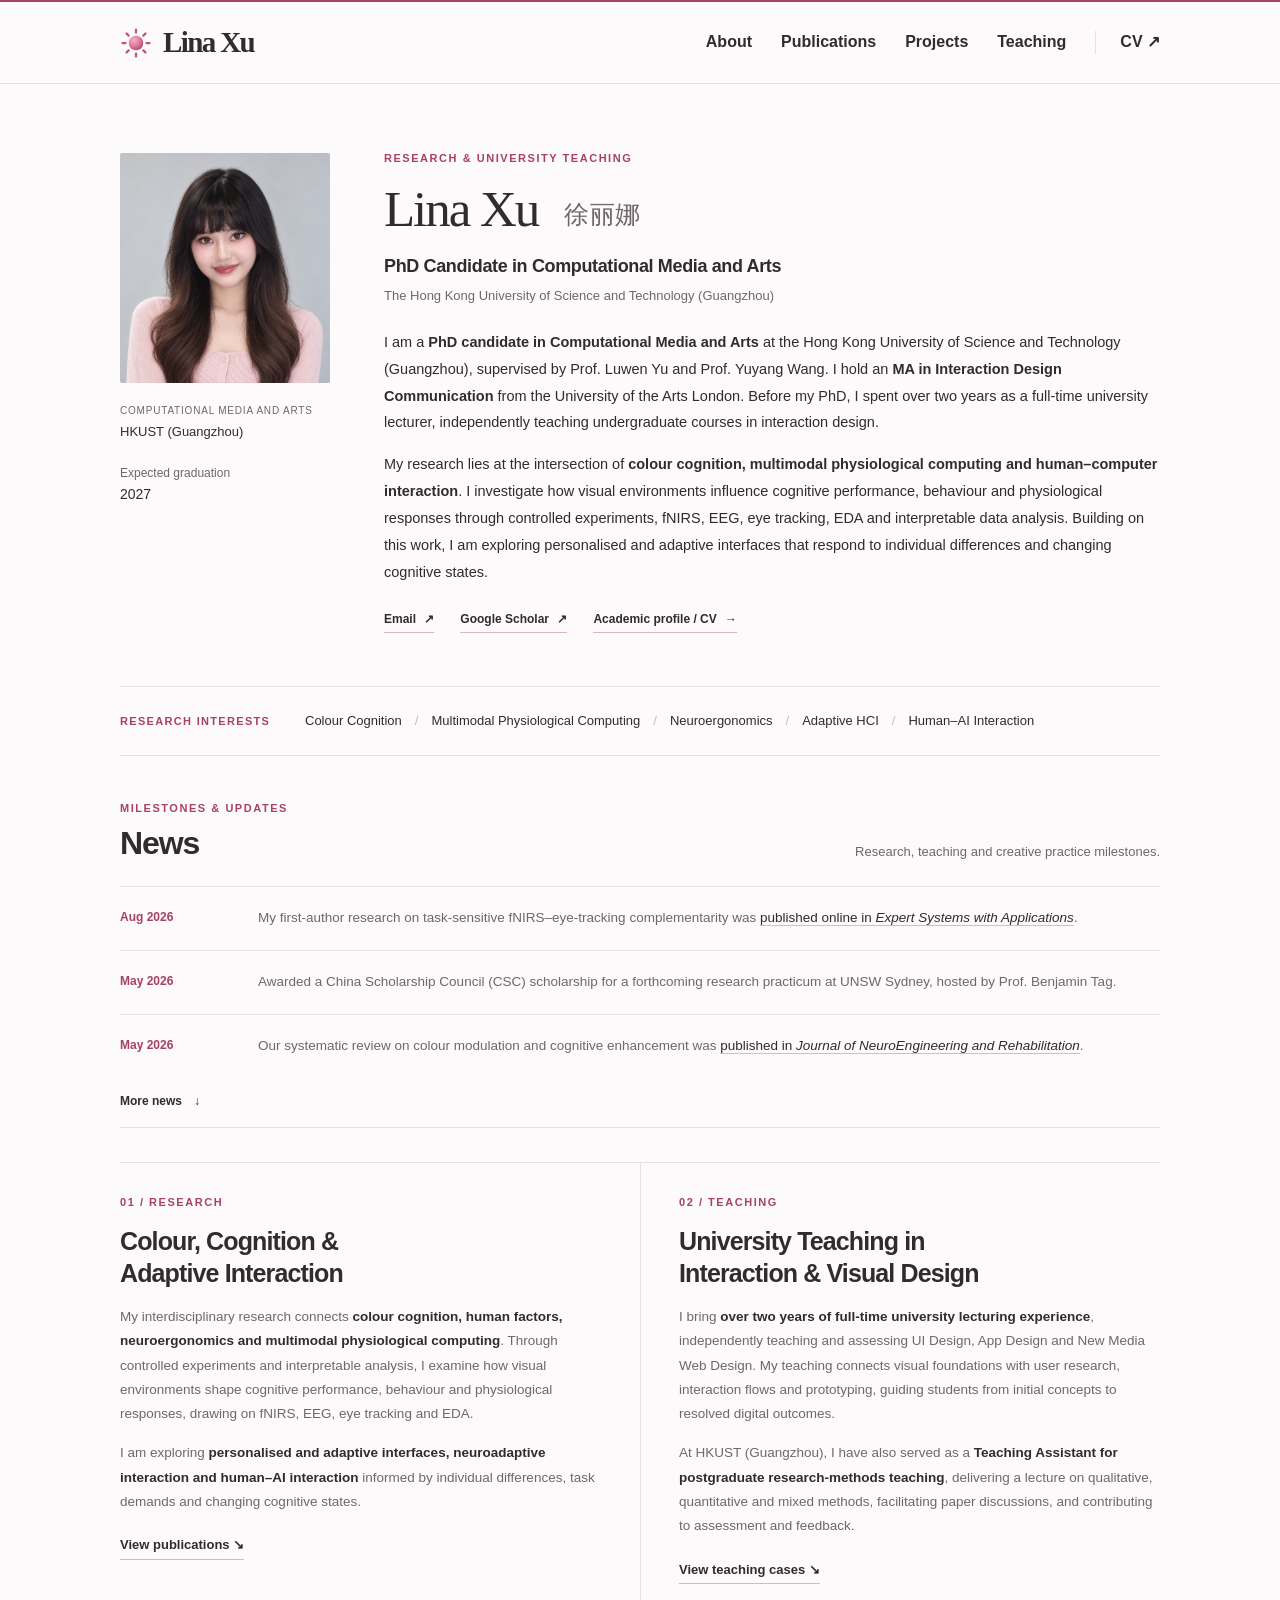
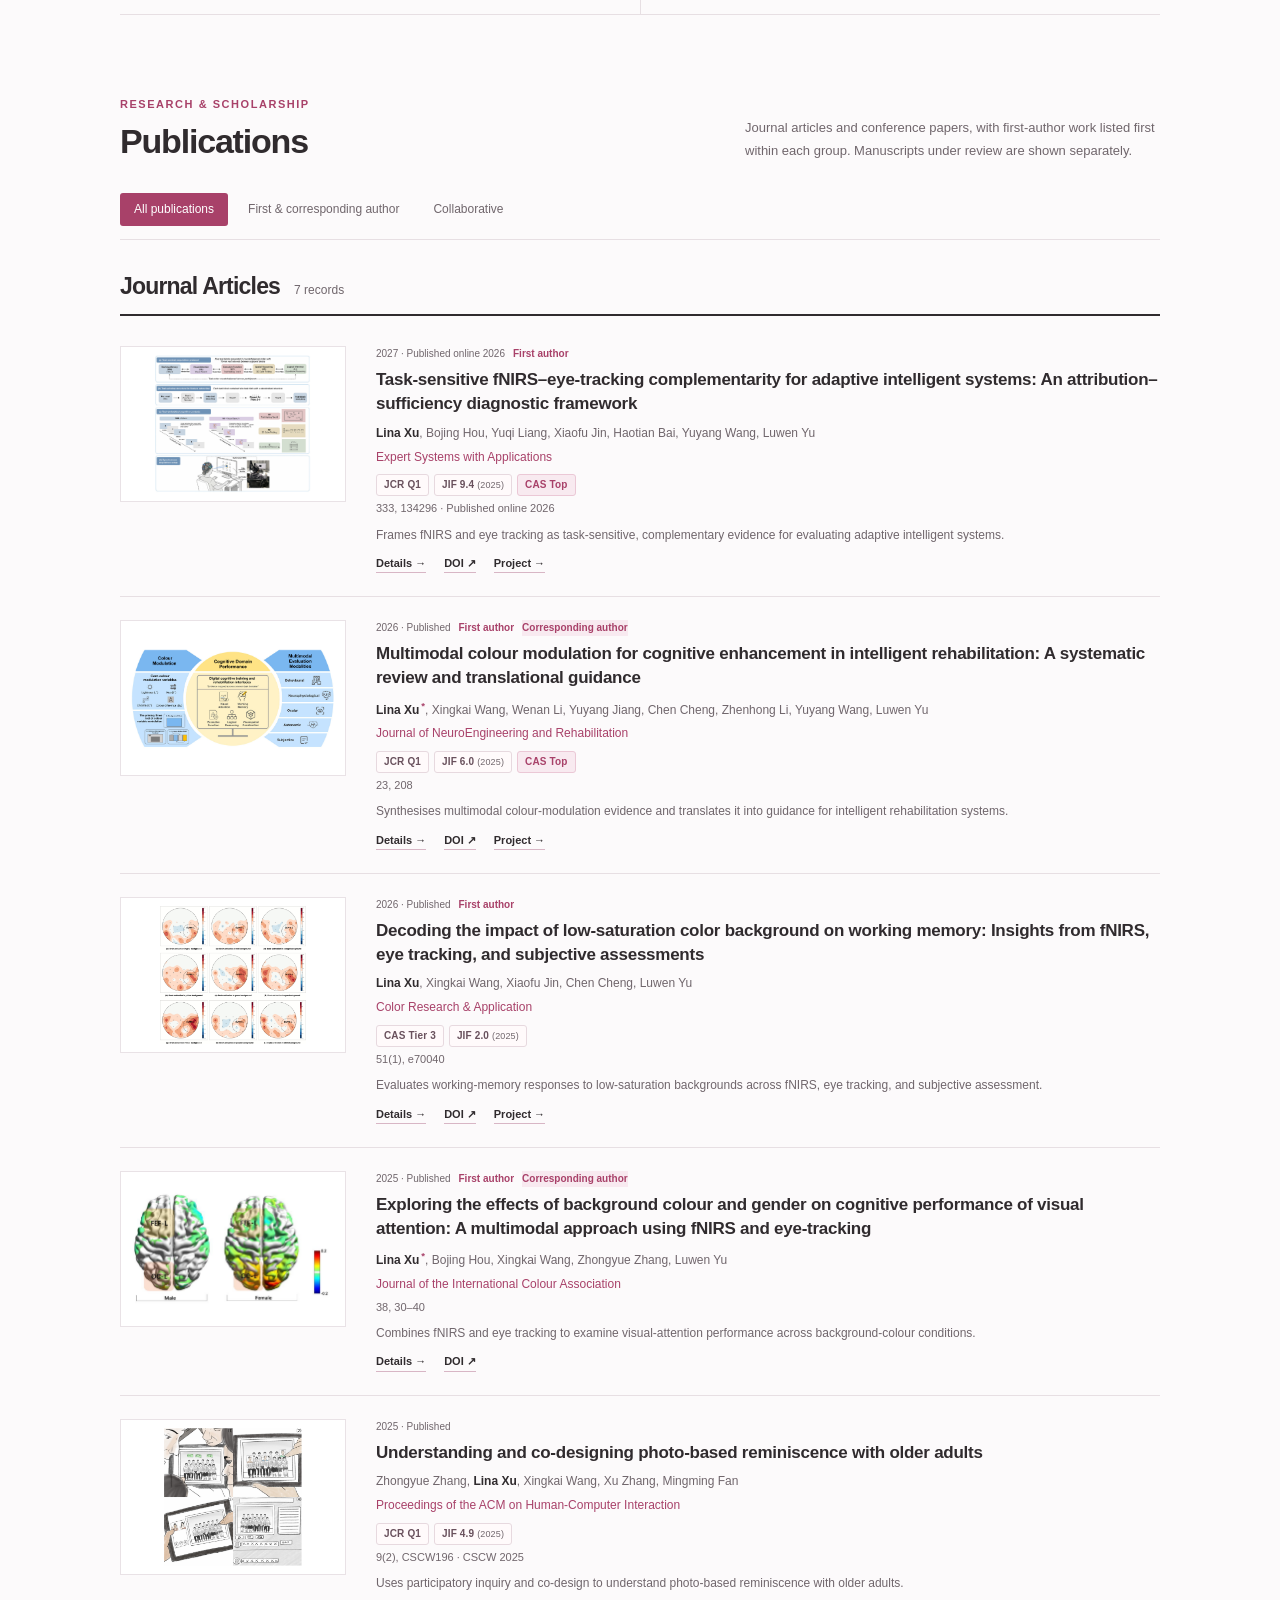
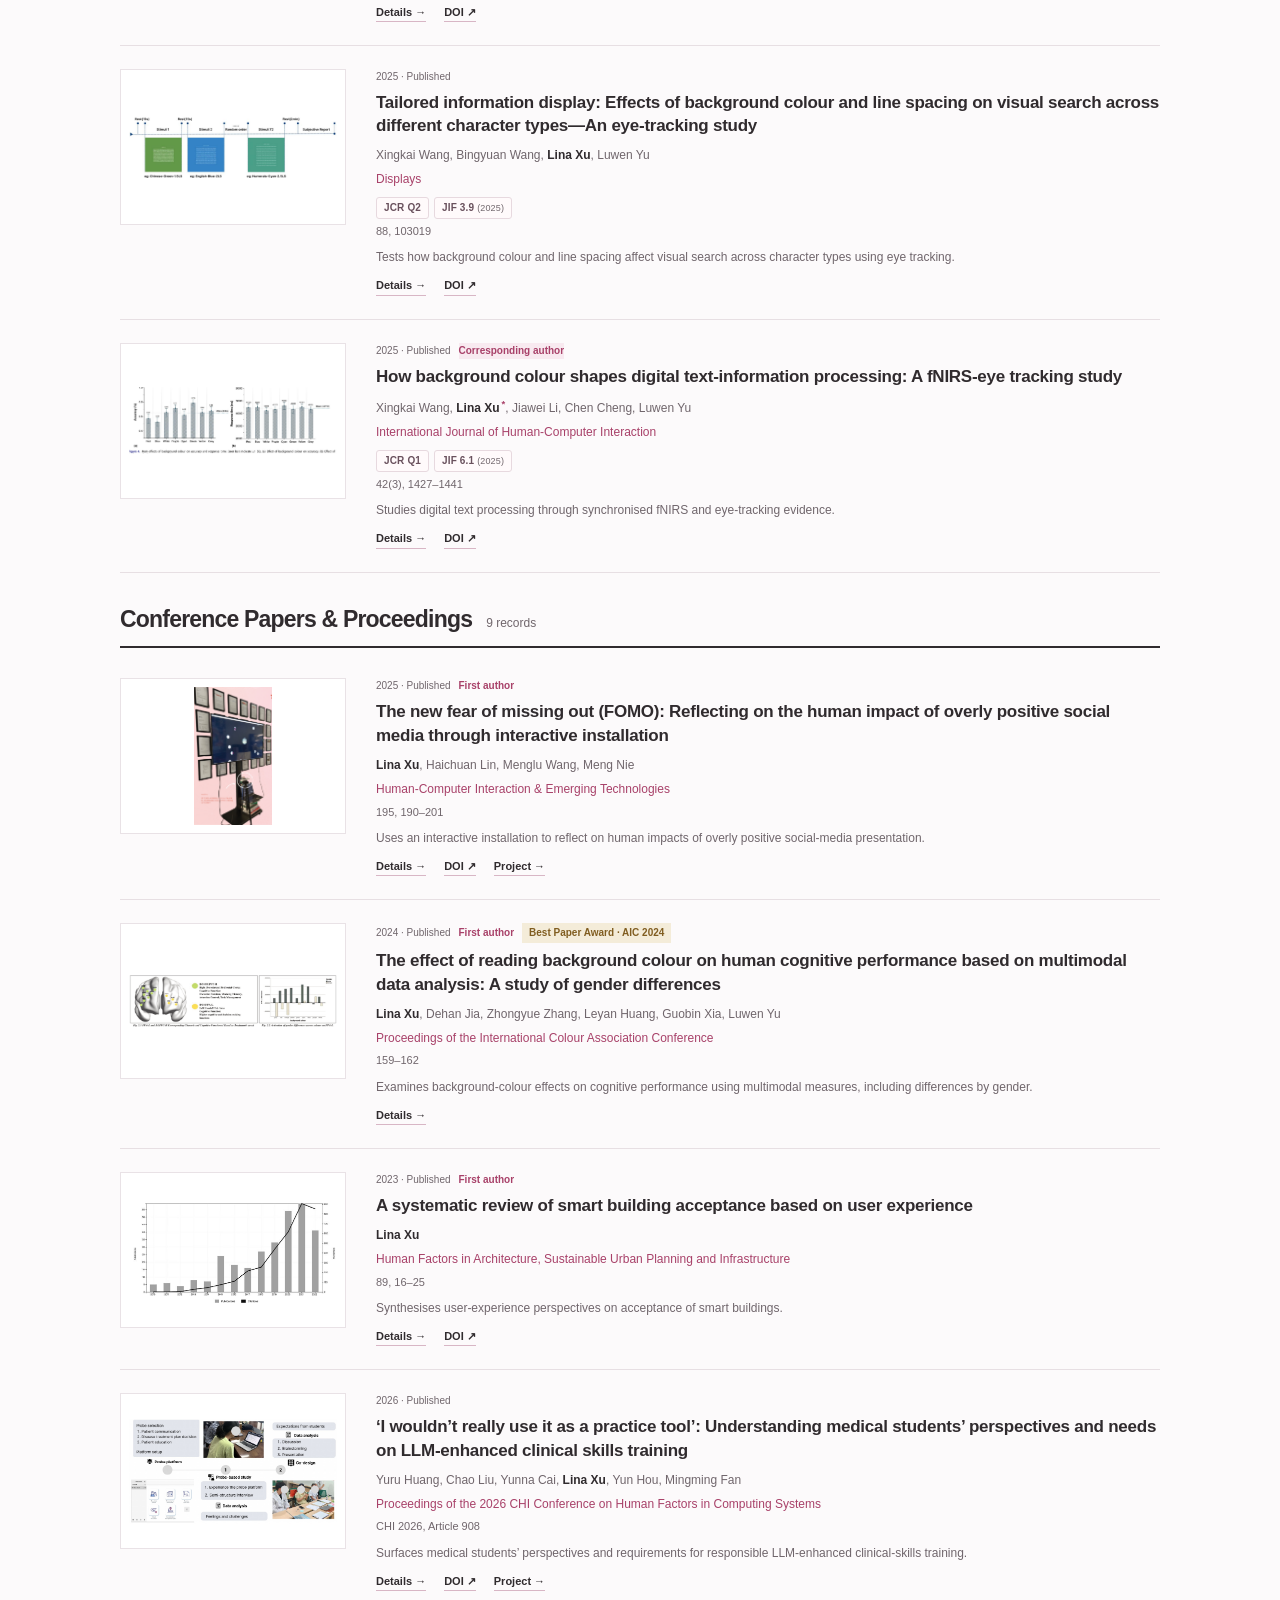
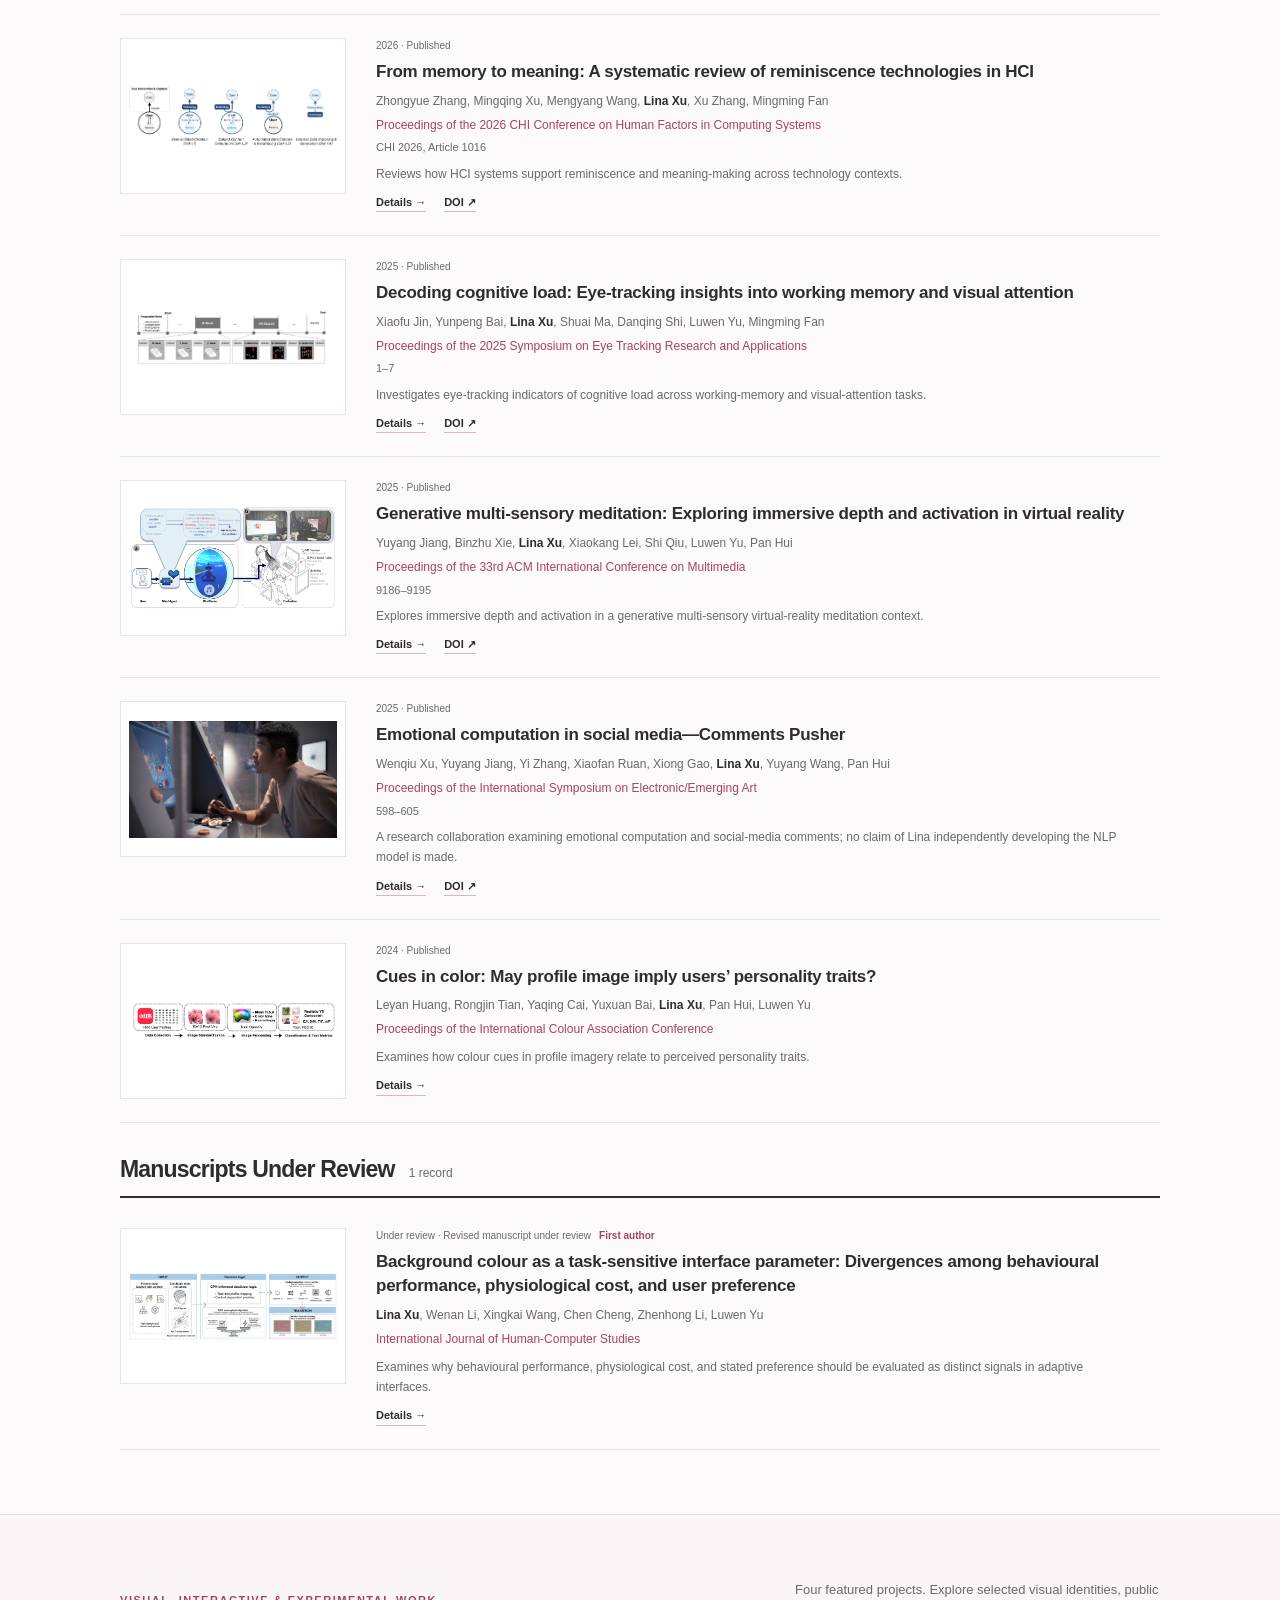
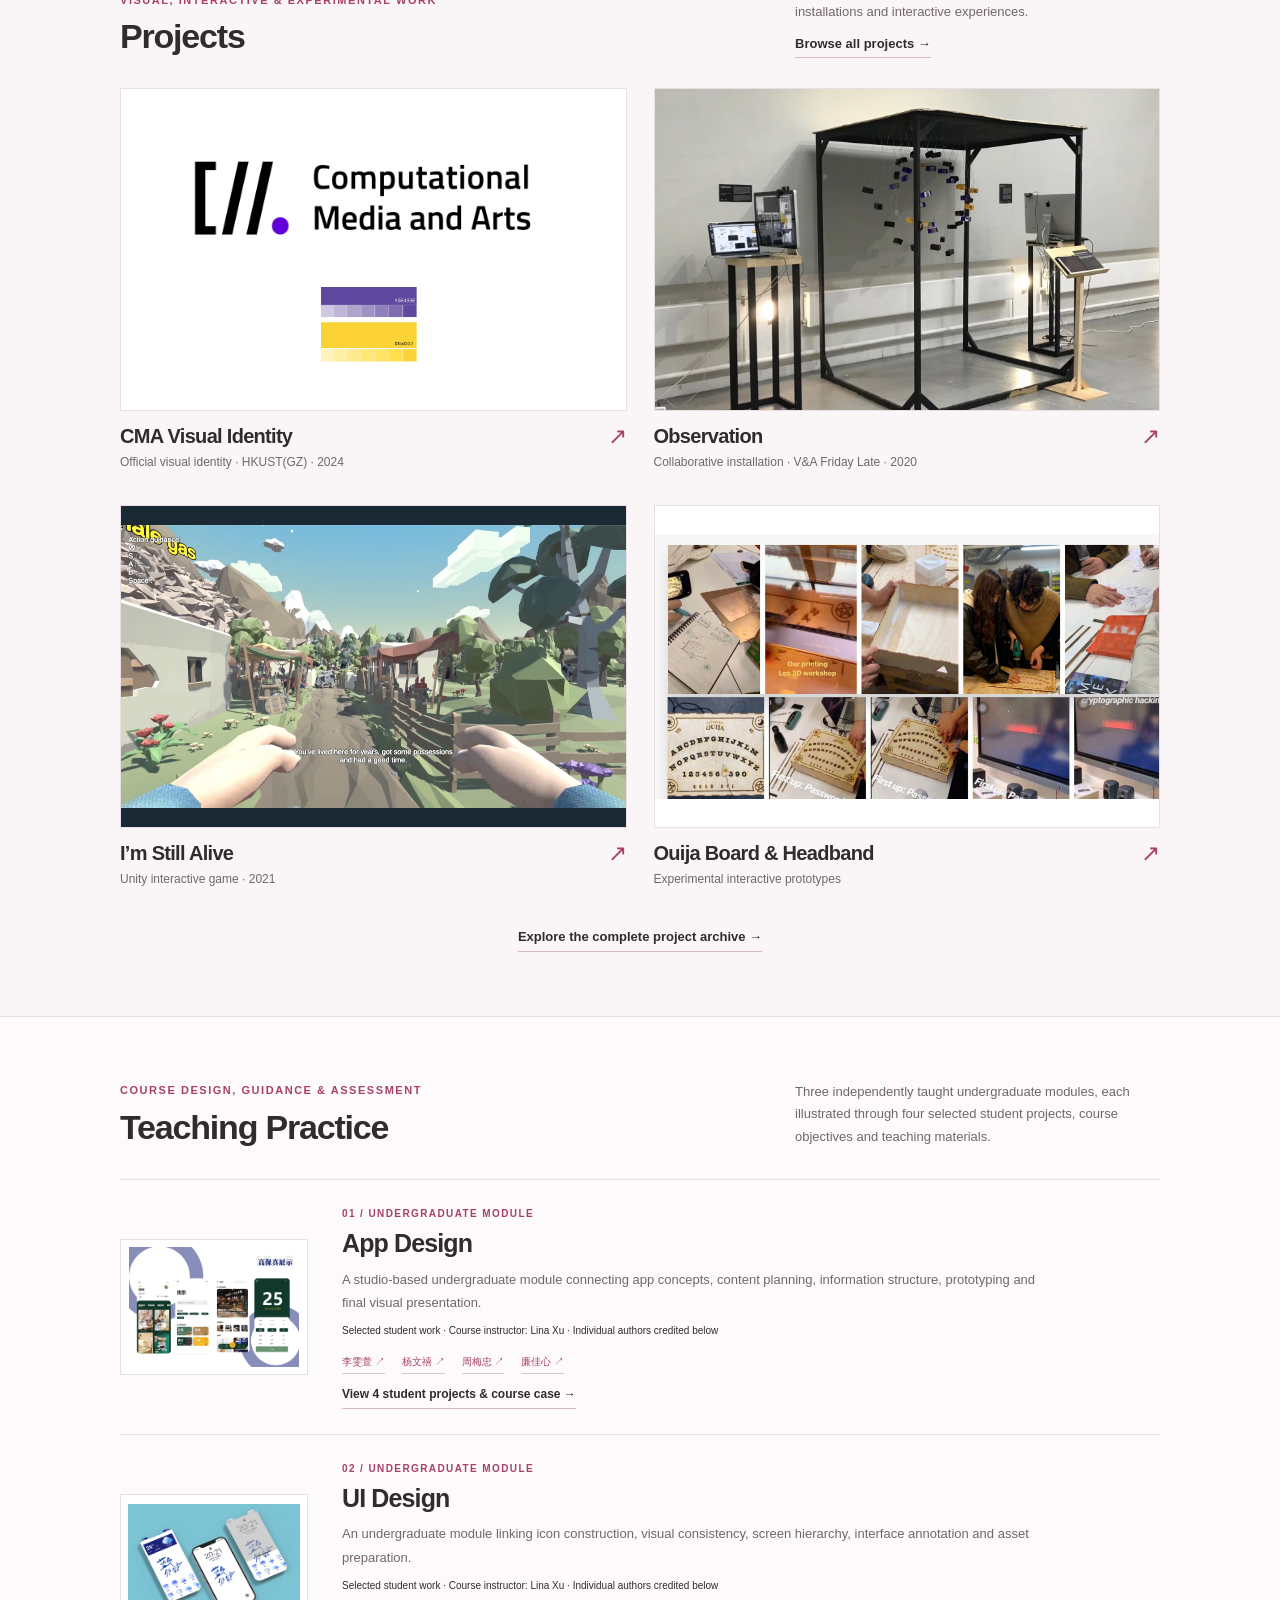
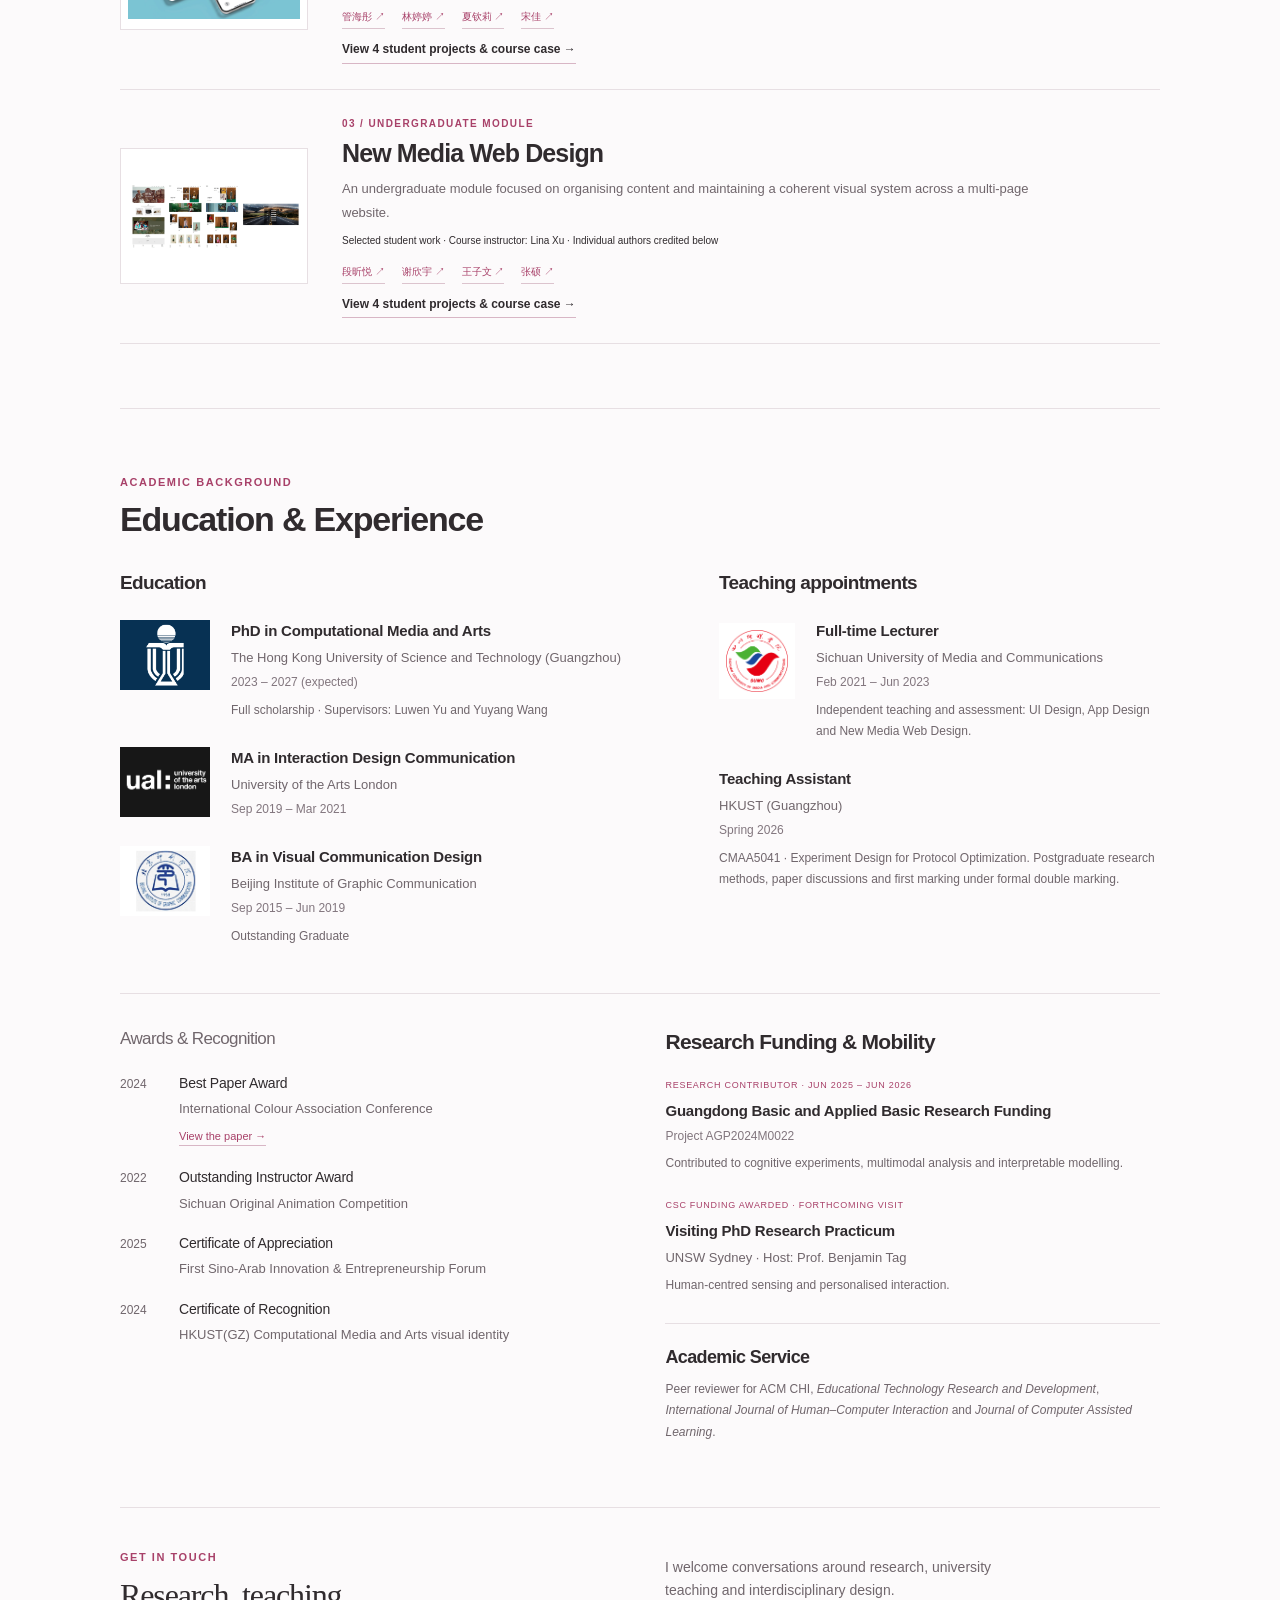
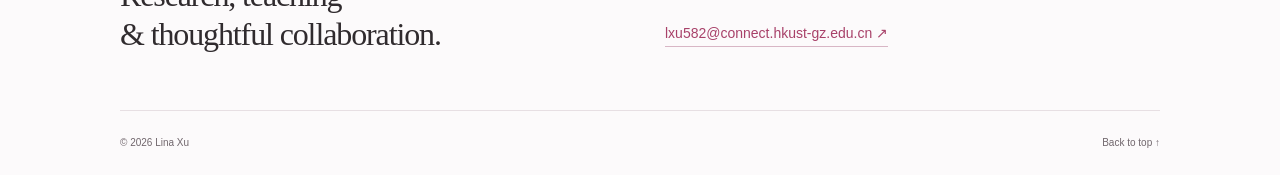
==== commit f0b2a587: "Add university seal to full-time lecturer experience" ====
--- a/index.html
+++ b/index.html
@@ -1,4 +1,4 @@
-<!doctype html><html lang="en"><head><meta charset="utf-8"><meta name="viewport" content="width=device-width,initial-scale=1"><meta name="robots" content="index,follow"><meta name="description" content="Lina Xu — interdisciplinary research, university teaching and creative projects."><title>Lina Xu — Research & Teaching</title><link rel="icon" href="favicon.svg?v=sun-1"><link rel="stylesheet" href="style.css"><link rel="stylesheet" href="v2.css"><link rel="stylesheet" href="v3.css"><link rel="stylesheet" href="v4.css?v=profile-news-2"><script src="content.js?v=profile-news-2" defer></script><script src="app.js?v=profile-news-2" defer></script></head><body data-page="home"><a class="skip" href="#main">Skip to content</a>
+<!doctype html><html lang="en"><head><meta charset="utf-8"><meta name="viewport" content="width=device-width,initial-scale=1"><meta name="robots" content="index,follow"><meta name="description" content="Lina Xu — interdisciplinary research, university teaching and creative projects."><title>Lina Xu — Research & Teaching</title><link rel="icon" href="favicon.svg?v=sun-1"><link rel="stylesheet" href="style.css"><link rel="stylesheet" href="v2.css"><link rel="stylesheet" href="v3.css"><link rel="stylesheet" href="v4.css?v=profile-news-3"><script src="content.js?v=profile-news-3" defer></script><script src="app.js?v=profile-news-3" defer></script></head><body data-page="home"><a class="skip" href="#main">Skip to content</a>
 <header class="site-header"><div class="shell header-inner"><a class="wordmark" href="index.html"><img class="wordmark-sun" src="favicon.svg?v=sun-1" width="32" height="32" alt="" aria-hidden="true">Lina Xu</a><button class="menu-toggle" aria-label="Open navigation" aria-controls="main-nav" aria-expanded="false">Menu ＋</button><nav id="main-nav" aria-label="Main navigation"><a href="#about">About</a><a href="#publications">Publications</a><a href="#projects">Projects</a><a href="#teaching">Teaching</a><a class="cv-nav" href="cv.html">CV ↗</a></nav></div></header>
 <main id="main">
     <section class="shell profile" id="about" aria-labelledby="profile-title">
@@ -89,7 +89,7 @@
       <article class="education-record"><a class="institution-logo bigc-mark" href="https://www.bigc.edu.cn/" target="_blank" rel="noopener noreferrer" aria-label="Beijing Institute of Graphic Communication website"><img src="assets/logo-bigc.jpg" width="104" height="72" alt="Beijing Institute of Graphic Communication logo" loading="lazy"></a><div><h4>BA in Visual Communication Design</h4><p>Beijing Institute of Graphic Communication</p><p class="record-date">Sep 2015 – Jun 2019</p><p class="record-detail">Outstanding Graduate</p></div></article>
     </div>
     <div><h3 class="record-group-title">Teaching appointments</h3>
-      <article class="experience-record"><h4>Full-time Lecturer</h4><p>Sichuan University of Media and Communications</p><p class="record-date">Feb 2021 – Jun 2023</p><p class="record-detail">Independent teaching and assessment: UI Design, App Design and New Media Web Design.</p></article>
+      <article class="experience-record institution-experience"><a class="institution-logo sumc-mark" href="https://www.scmc.edu.cn/" target="_blank" rel="noopener noreferrer" aria-label="Sichuan University of Media and Communications website"><img src="assets/logo-sumc.png" width="72" height="72" alt="Sichuan University of Media and Communications logo" loading="lazy"></a><div><h4>Full-time Lecturer</h4><p>Sichuan University of Media and Communications</p><p class="record-date">Feb 2021 – Jun 2023</p><p class="record-detail">Independent teaching and assessment: UI Design, App Design and New Media Web Design.</p></div></article>
       <article class="experience-record"><h4>Teaching Assistant</h4><p>HKUST (Guangzhou)</p><p class="record-date">Spring 2026</p><p class="record-detail">CMAA5041 · Experiment Design for Protocol Optimization. Postgraduate research methods, paper discussions and first marking under formal double marking.</p></article>
       
     </div>
--- a/v4.css
+++ b/v4.css
@@ -27,6 +27,9 @@
 .academic-records-grid .recognition-heading{font-size:17px;font-weight:500;color:var(--muted)}
 .academic-records-grid section[aria-labelledby="honours-title"] h4{font-weight:400;color:var(--ink);font-size:14px}
 .academic-records-grid section[aria-labelledby="honours-title"] .record-year{color:var(--muted)}
+.institution-experience{display:grid;grid-template-columns:76px minmax(0,1fr);gap:21px;align-items:start}
+.institution-experience .sumc-mark{display:flex;align-items:center;justify-content:center;width:76px;height:76px;margin-top:3px}
+.institution-experience .sumc-mark img{width:66px;height:66px;object-fit:contain;max-width:100%}
 @media(max-width:700px){.research-interests{grid-template-columns:1fr;gap:10px;padding-block:19px}.research-interests li{font-size:12px}.research-interests li:not(:last-child)::after{margin-inline:9px}.news-section{padding-block:31px 24px}.news-section h2{font-size:29px}.news-item{grid-template-columns:85px minmax(0,1fr);gap:17px;padding-block:17px}.news-item time{font-size:11px}.news-item p{font-size:13px}.news-archive summary{font-size:12px}}
 .bio{font-size:14.5px;line-height:1.85}.bio strong,.focus-panel strong{font-weight:600;color:var(--ink)}
 .focus-panel h2{font-size:25px;line-height:1.3;min-height:65px}
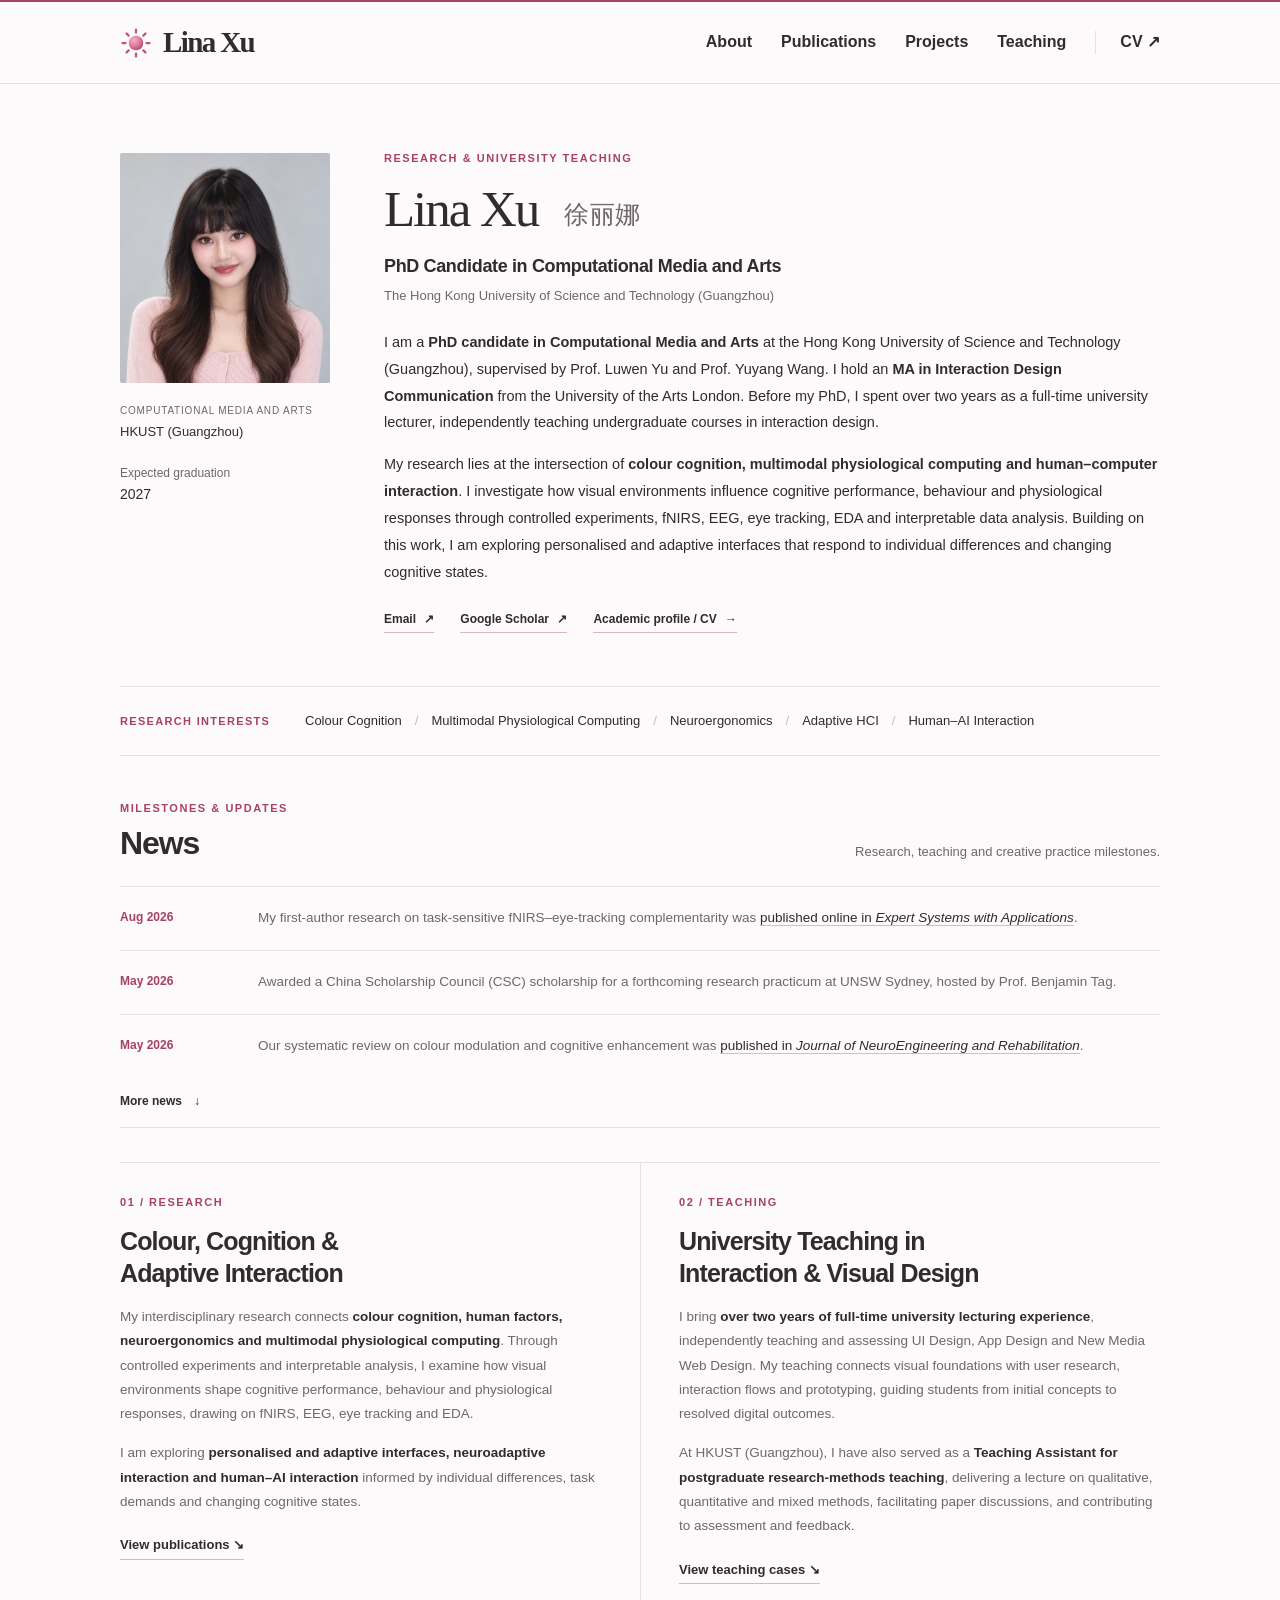
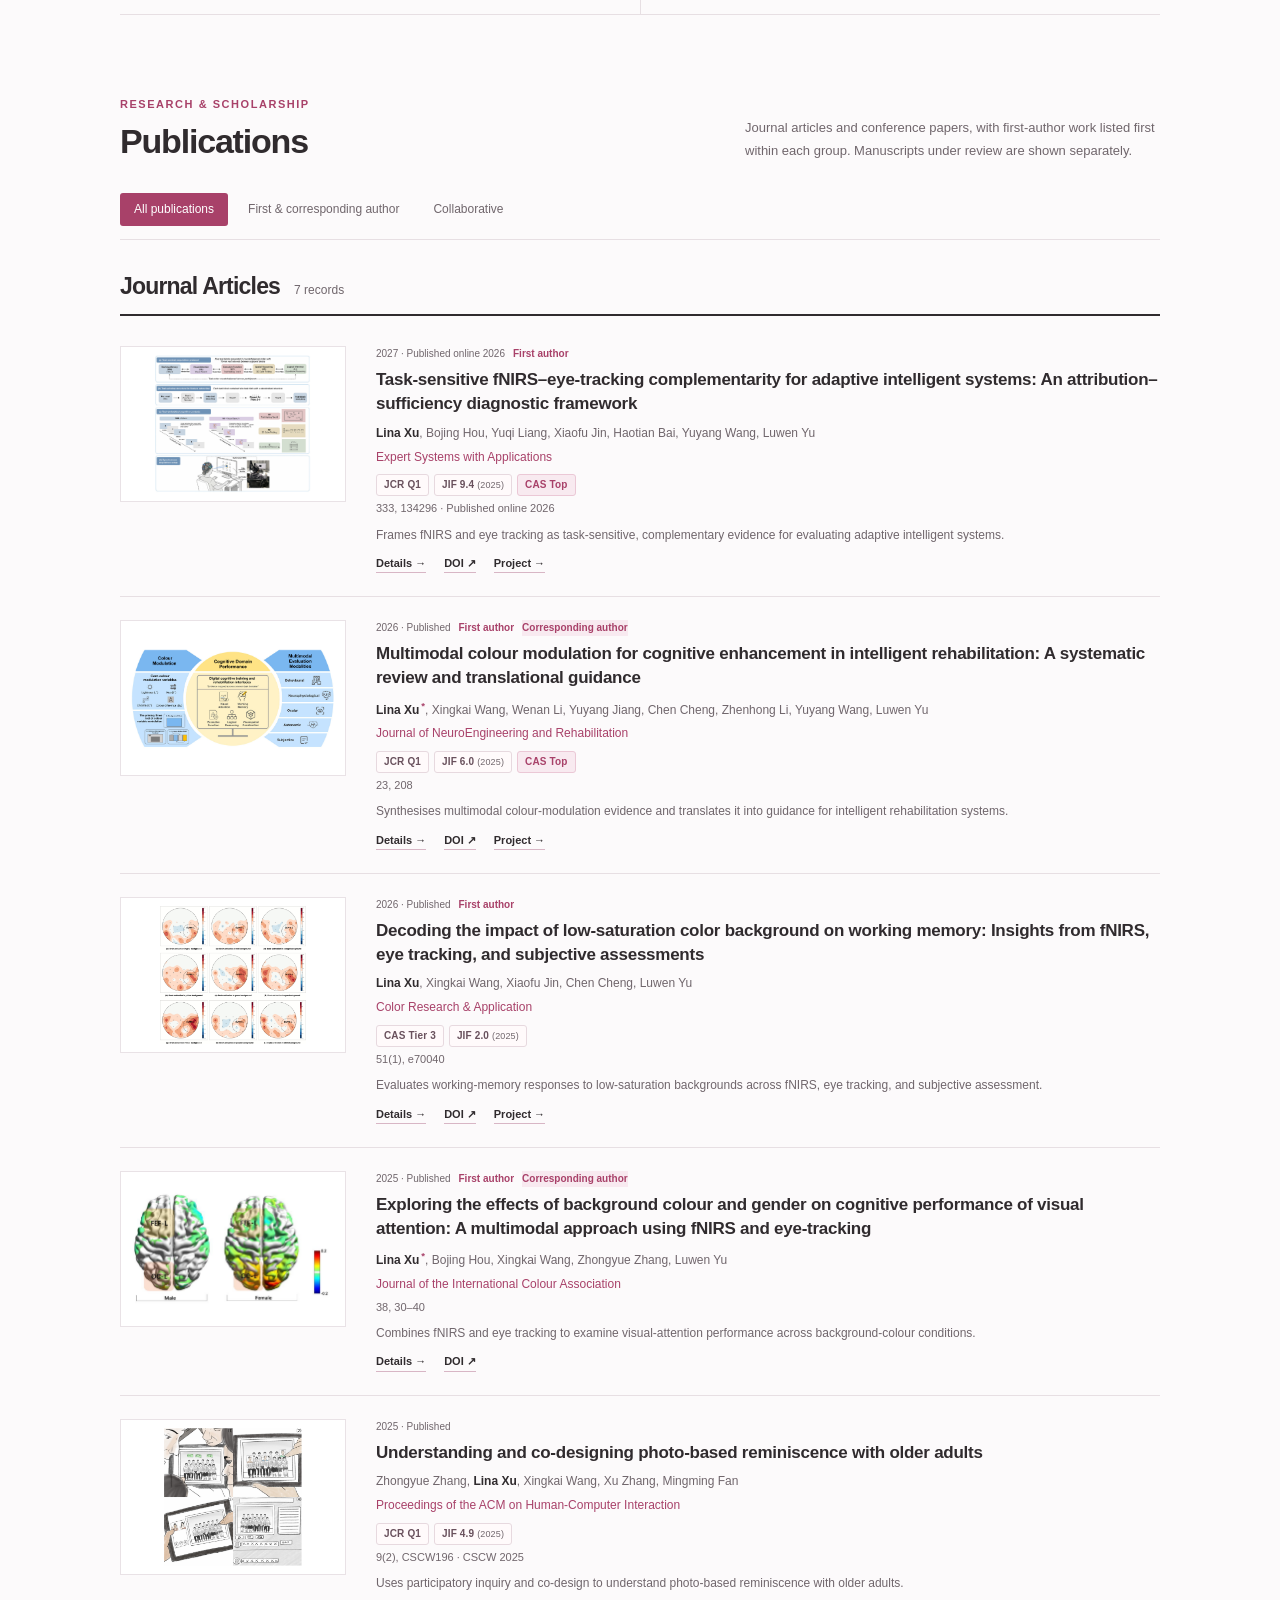
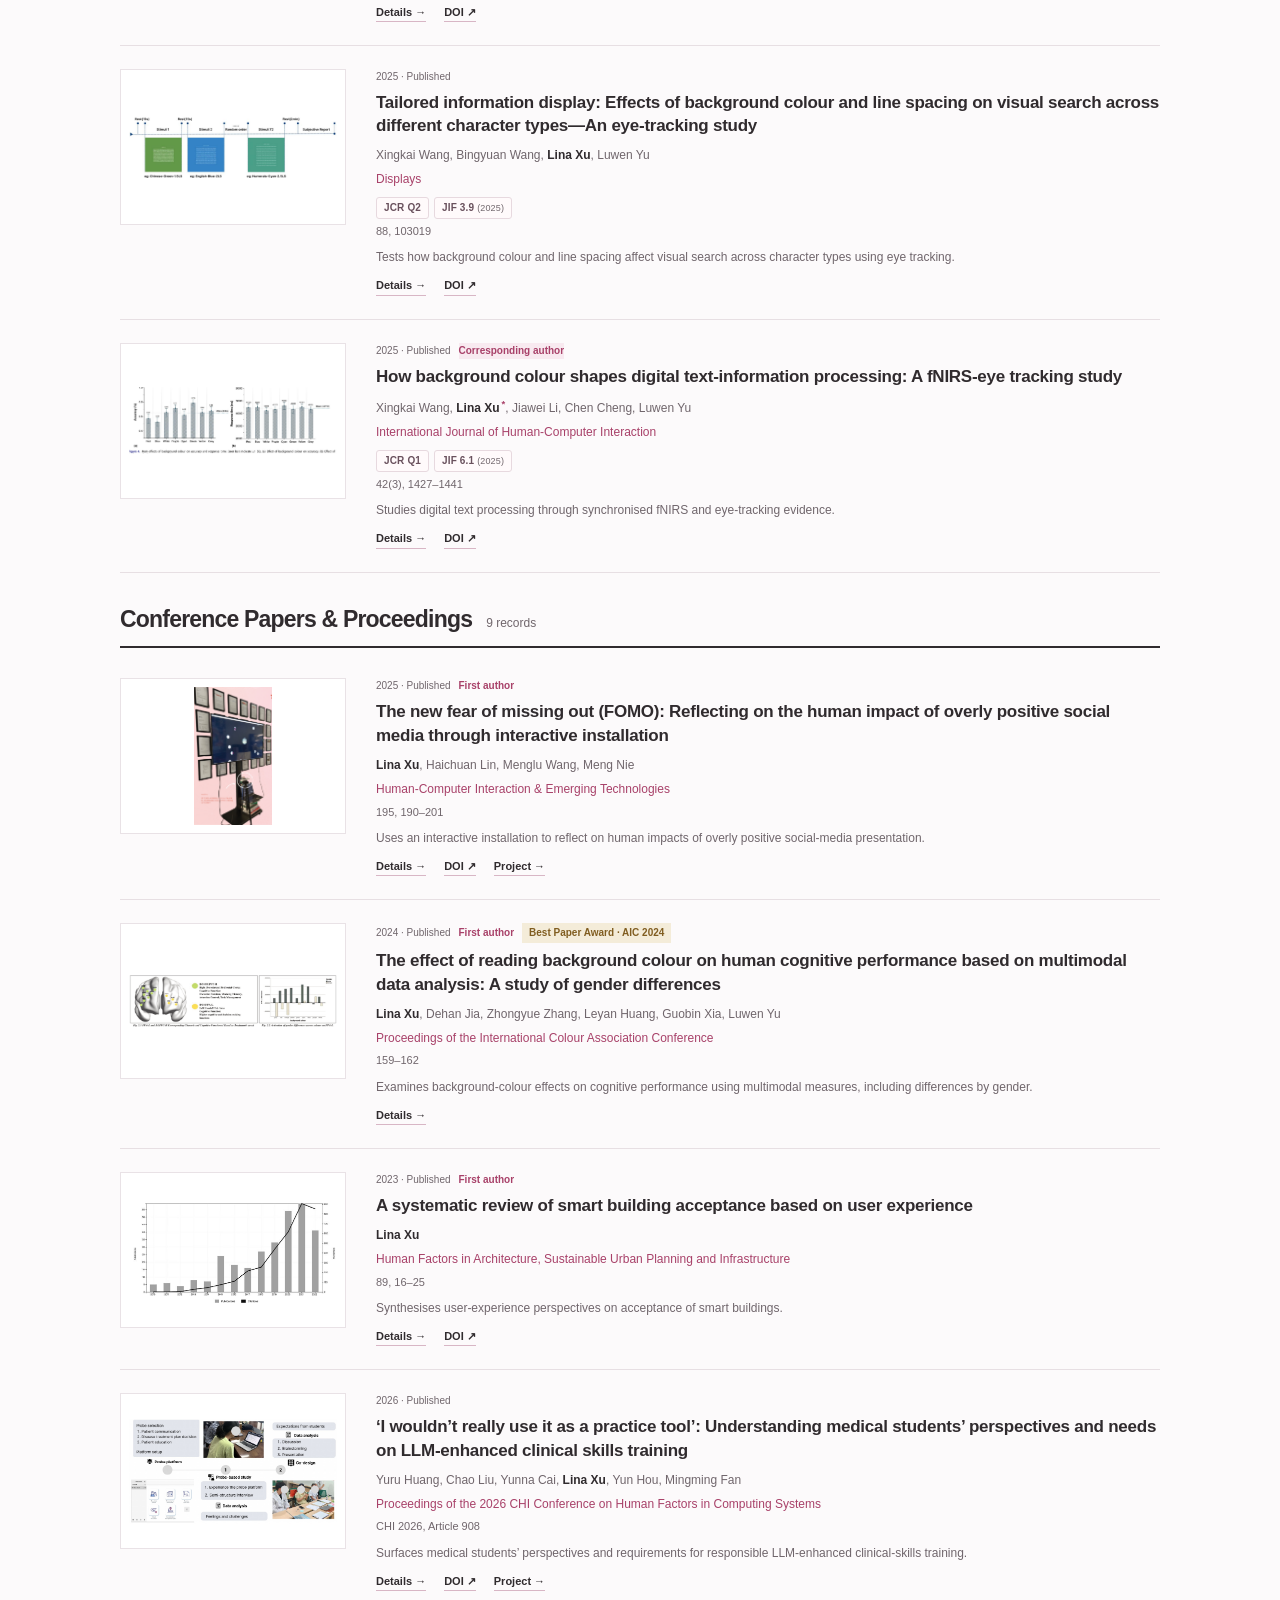
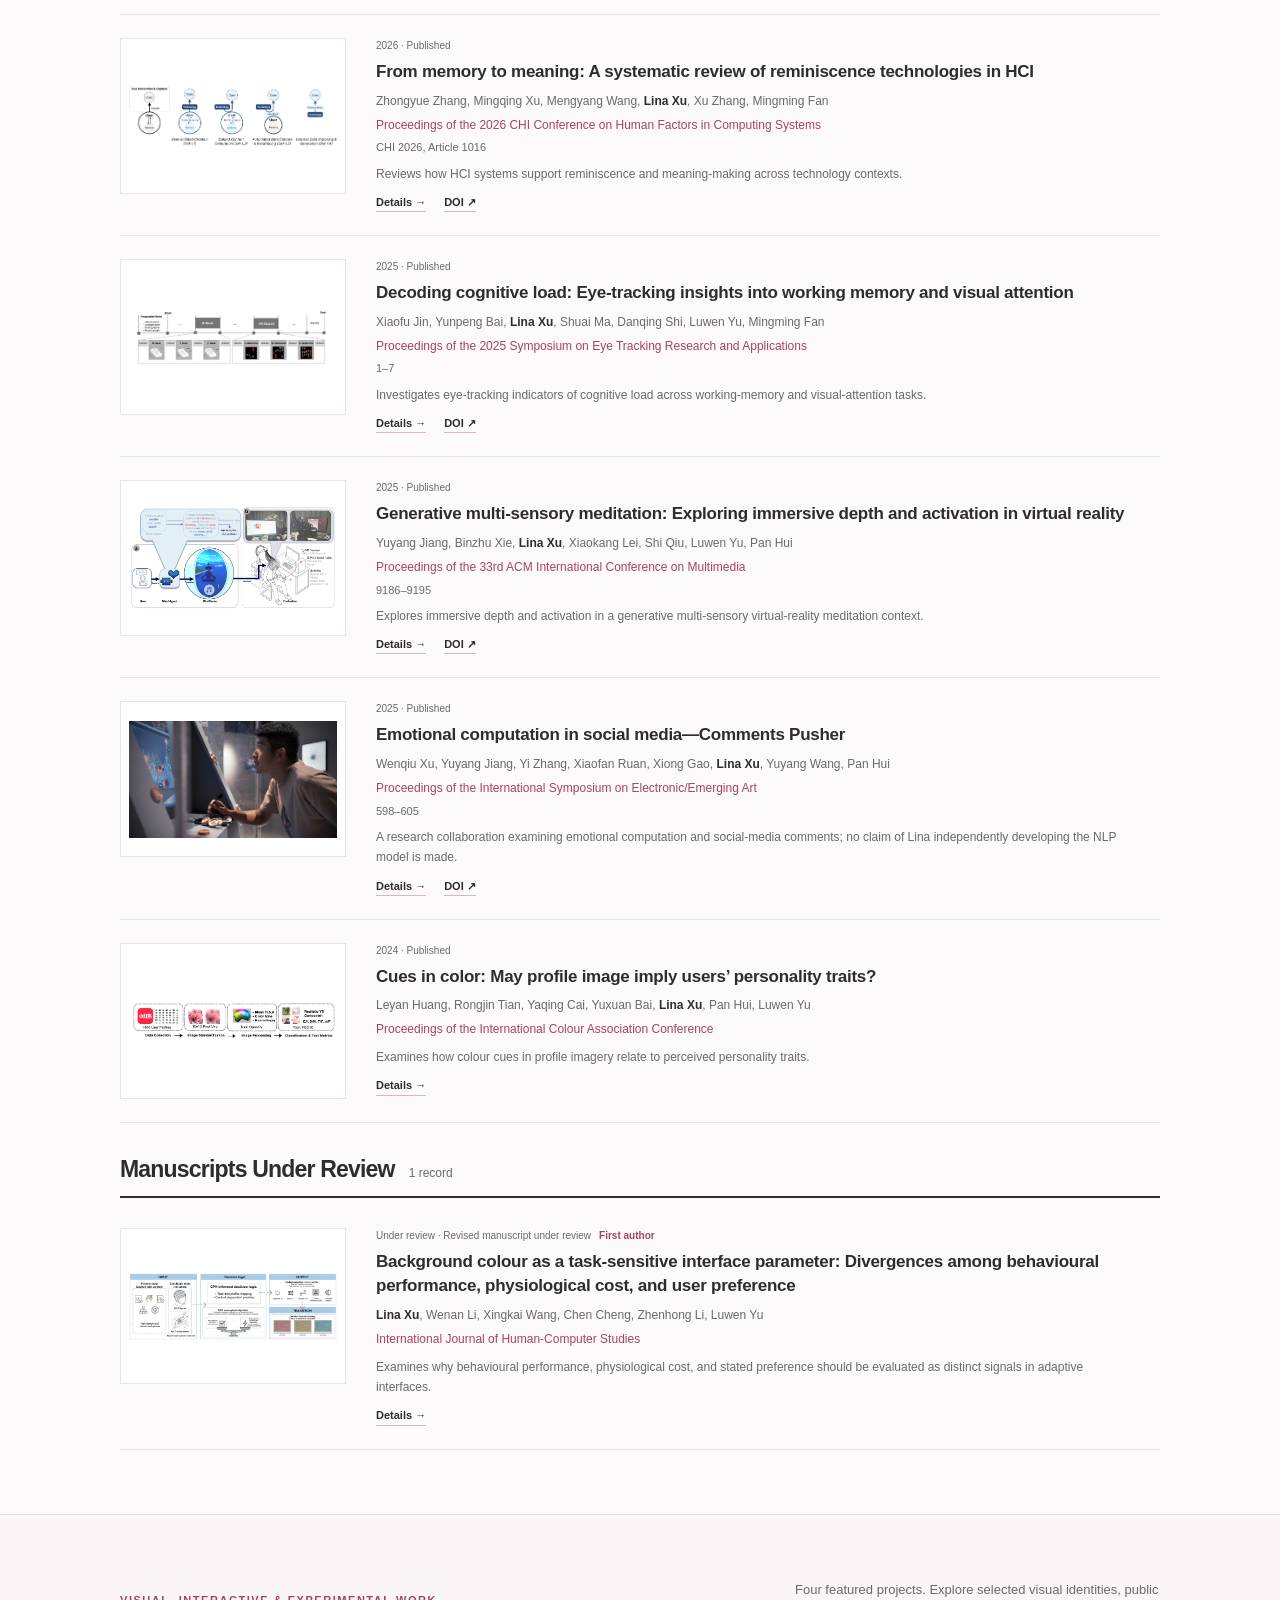
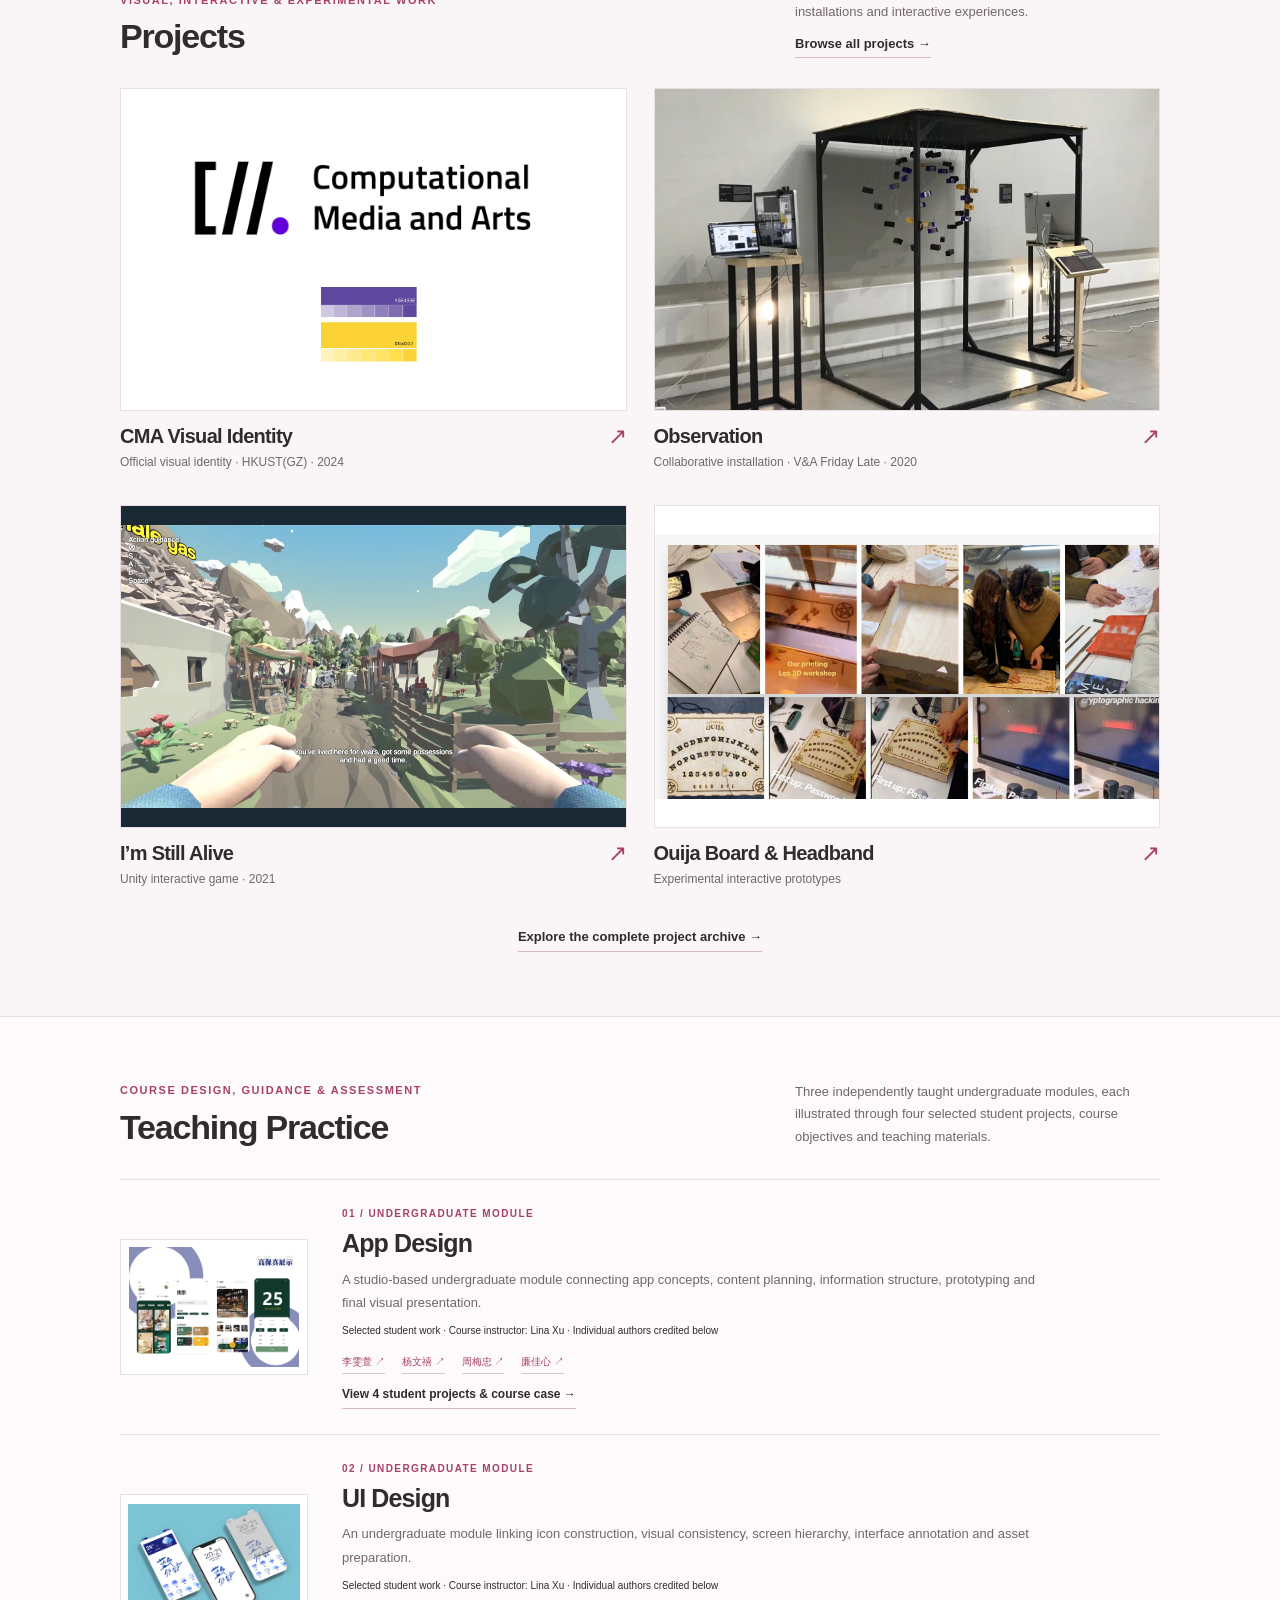
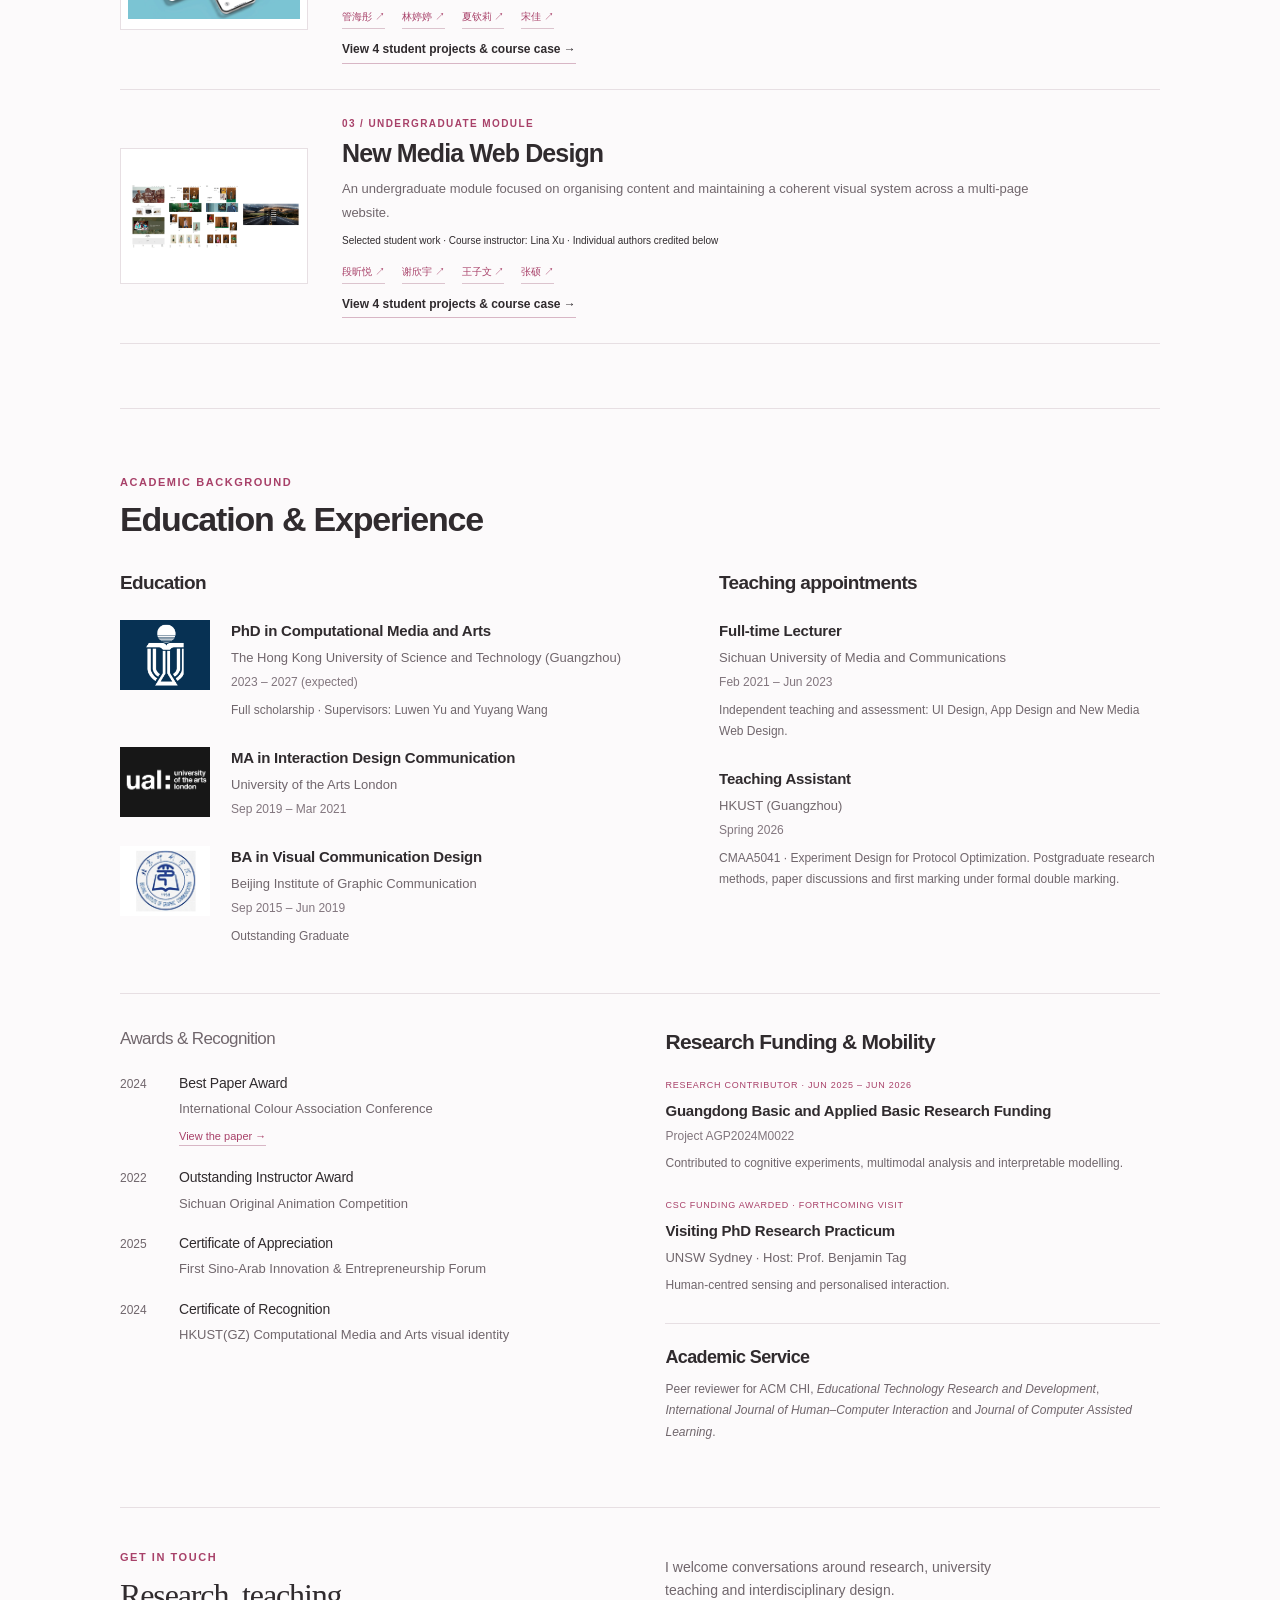
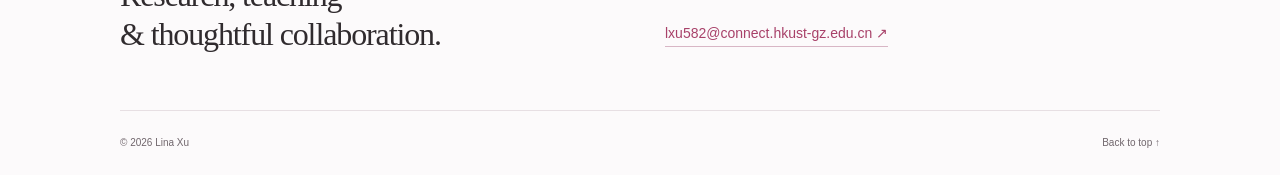
==== commit 4ec17586: "Keep lecturer experience without university seal" ====
--- a/index.html
+++ b/index.html
@@ -1,4 +1,4 @@
-<!doctype html><html lang="en"><head><meta charset="utf-8"><meta name="viewport" content="width=device-width,initial-scale=1"><meta name="robots" content="index,follow"><meta name="description" content="Lina Xu — interdisciplinary research, university teaching and creative projects."><title>Lina Xu — Research & Teaching</title><link rel="icon" href="favicon.svg?v=sun-1"><link rel="stylesheet" href="style.css"><link rel="stylesheet" href="v2.css"><link rel="stylesheet" href="v3.css"><link rel="stylesheet" href="v4.css?v=profile-news-3"><script src="content.js?v=profile-news-3" defer></script><script src="app.js?v=profile-news-3" defer></script></head><body data-page="home"><a class="skip" href="#main">Skip to content</a>
+<!doctype html><html lang="en"><head><meta charset="utf-8"><meta name="viewport" content="width=device-width,initial-scale=1"><meta name="robots" content="index,follow"><meta name="description" content="Lina Xu — interdisciplinary research, university teaching and creative projects."><title>Lina Xu — Research & Teaching</title><link rel="icon" href="favicon.svg?v=sun-1"><link rel="stylesheet" href="style.css"><link rel="stylesheet" href="v2.css"><link rel="stylesheet" href="v3.css"><link rel="stylesheet" href="v4.css?v=profile-news-4"><script src="content.js?v=profile-news-4" defer></script><script src="app.js?v=profile-news-4" defer></script></head><body data-page="home"><a class="skip" href="#main">Skip to content</a>
 <header class="site-header"><div class="shell header-inner"><a class="wordmark" href="index.html"><img class="wordmark-sun" src="favicon.svg?v=sun-1" width="32" height="32" alt="" aria-hidden="true">Lina Xu</a><button class="menu-toggle" aria-label="Open navigation" aria-controls="main-nav" aria-expanded="false">Menu ＋</button><nav id="main-nav" aria-label="Main navigation"><a href="#about">About</a><a href="#publications">Publications</a><a href="#projects">Projects</a><a href="#teaching">Teaching</a><a class="cv-nav" href="cv.html">CV ↗</a></nav></div></header>
 <main id="main">
     <section class="shell profile" id="about" aria-labelledby="profile-title">
@@ -89,7 +89,7 @@
       <article class="education-record"><a class="institution-logo bigc-mark" href="https://www.bigc.edu.cn/" target="_blank" rel="noopener noreferrer" aria-label="Beijing Institute of Graphic Communication website"><img src="assets/logo-bigc.jpg" width="104" height="72" alt="Beijing Institute of Graphic Communication logo" loading="lazy"></a><div><h4>BA in Visual Communication Design</h4><p>Beijing Institute of Graphic Communication</p><p class="record-date">Sep 2015 – Jun 2019</p><p class="record-detail">Outstanding Graduate</p></div></article>
     </div>
     <div><h3 class="record-group-title">Teaching appointments</h3>
-      <article class="experience-record institution-experience"><a class="institution-logo sumc-mark" href="https://www.scmc.edu.cn/" target="_blank" rel="noopener noreferrer" aria-label="Sichuan University of Media and Communications website"><img src="assets/logo-sumc.png" width="72" height="72" alt="Sichuan University of Media and Communications logo" loading="lazy"></a><div><h4>Full-time Lecturer</h4><p>Sichuan University of Media and Communications</p><p class="record-date">Feb 2021 – Jun 2023</p><p class="record-detail">Independent teaching and assessment: UI Design, App Design and New Media Web Design.</p></div></article>
+      <article class="experience-record"><h4>Full-time Lecturer</h4><p>Sichuan University of Media and Communications</p><p class="record-date">Feb 2021 – Jun 2023</p><p class="record-detail">Independent teaching and assessment: UI Design, App Design and New Media Web Design.</p></article>
       <article class="experience-record"><h4>Teaching Assistant</h4><p>HKUST (Guangzhou)</p><p class="record-date">Spring 2026</p><p class="record-detail">CMAA5041 · Experiment Design for Protocol Optimization. Postgraduate research methods, paper discussions and first marking under formal double marking.</p></article>
       
     </div>
--- a/v4.css
+++ b/v4.css
@@ -27,9 +27,6 @@
 .academic-records-grid .recognition-heading{font-size:17px;font-weight:500;color:var(--muted)}
 .academic-records-grid section[aria-labelledby="honours-title"] h4{font-weight:400;color:var(--ink);font-size:14px}
 .academic-records-grid section[aria-labelledby="honours-title"] .record-year{color:var(--muted)}
-.institution-experience{display:grid;grid-template-columns:76px minmax(0,1fr);gap:21px;align-items:start}
-.institution-experience .sumc-mark{display:flex;align-items:center;justify-content:center;width:76px;height:76px;margin-top:3px}
-.institution-experience .sumc-mark img{width:66px;height:66px;object-fit:contain;max-width:100%}
 @media(max-width:700px){.research-interests{grid-template-columns:1fr;gap:10px;padding-block:19px}.research-interests li{font-size:12px}.research-interests li:not(:last-child)::after{margin-inline:9px}.news-section{padding-block:31px 24px}.news-section h2{font-size:29px}.news-item{grid-template-columns:85px minmax(0,1fr);gap:17px;padding-block:17px}.news-item time{font-size:11px}.news-item p{font-size:13px}.news-archive summary{font-size:12px}}
 .bio{font-size:14.5px;line-height:1.85}.bio strong,.focus-panel strong{font-weight:600;color:var(--ink)}
 .focus-panel h2{font-size:25px;line-height:1.3;min-height:65px}
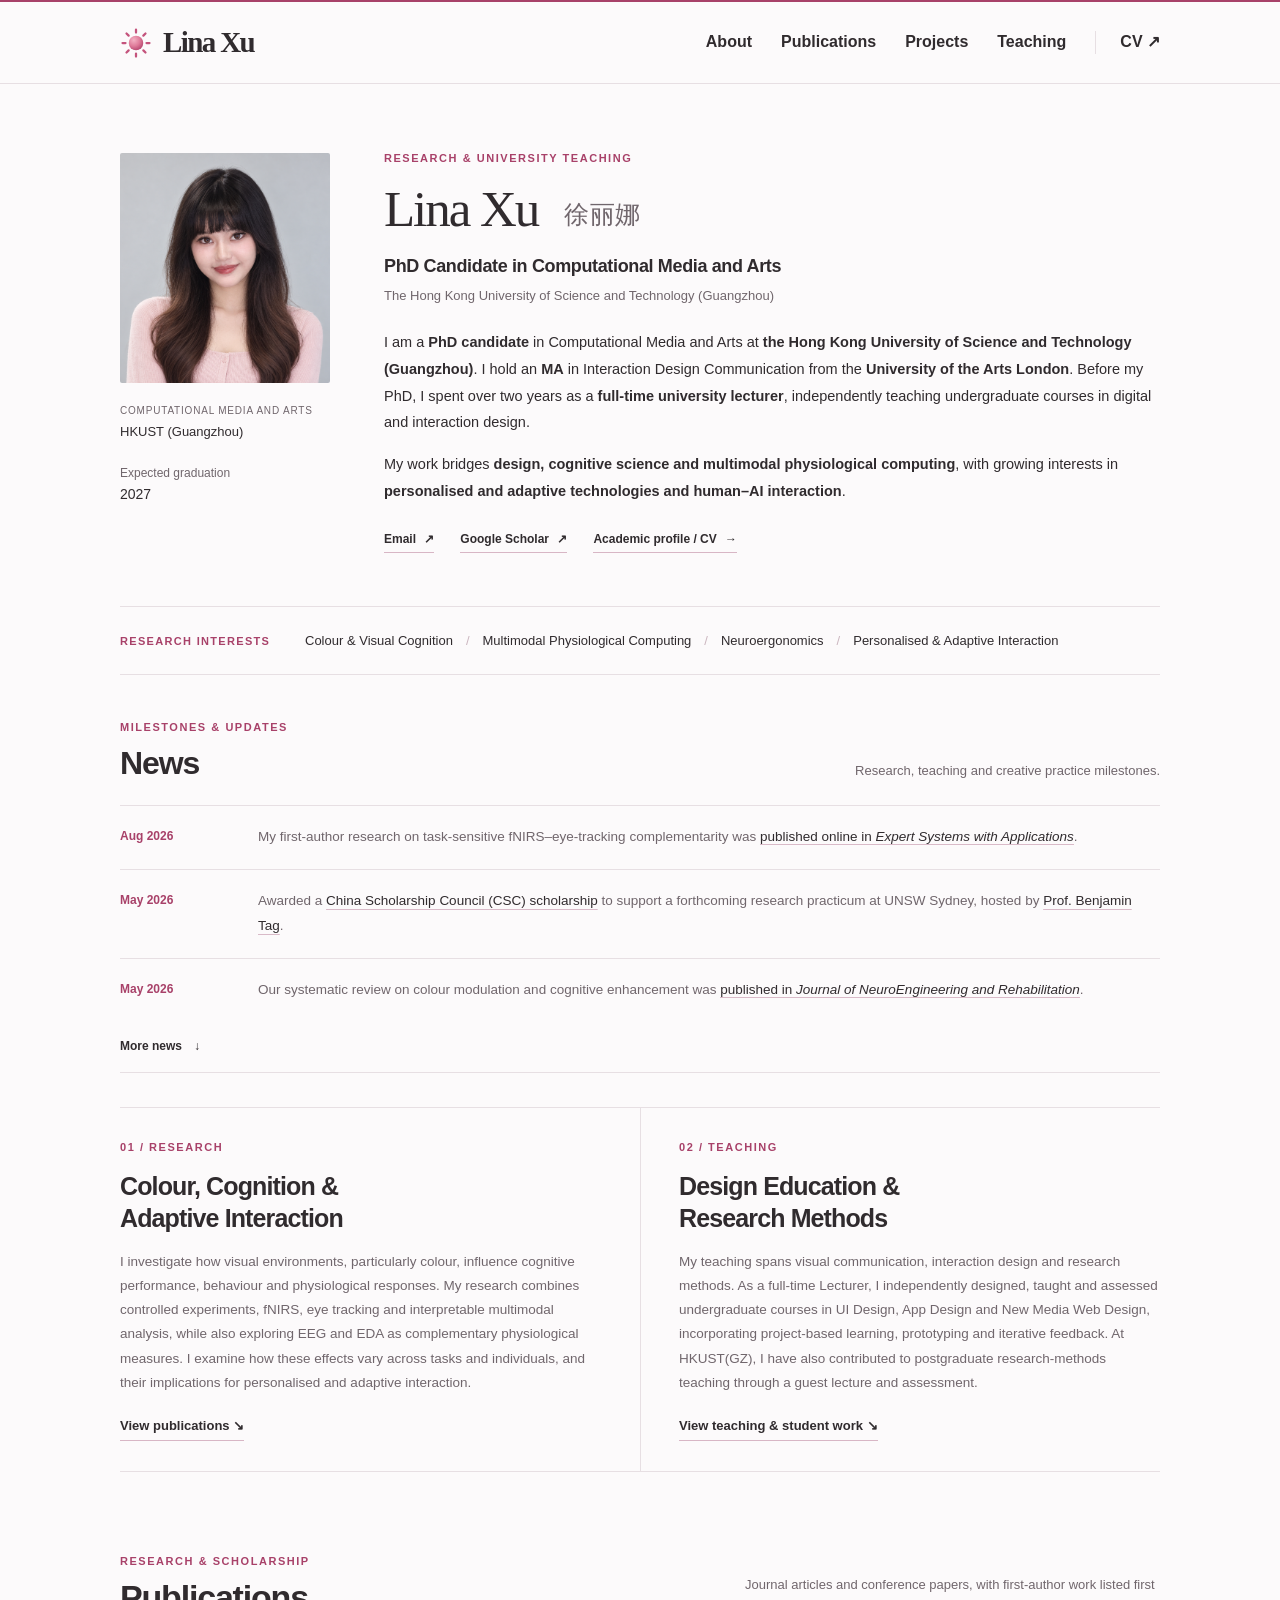
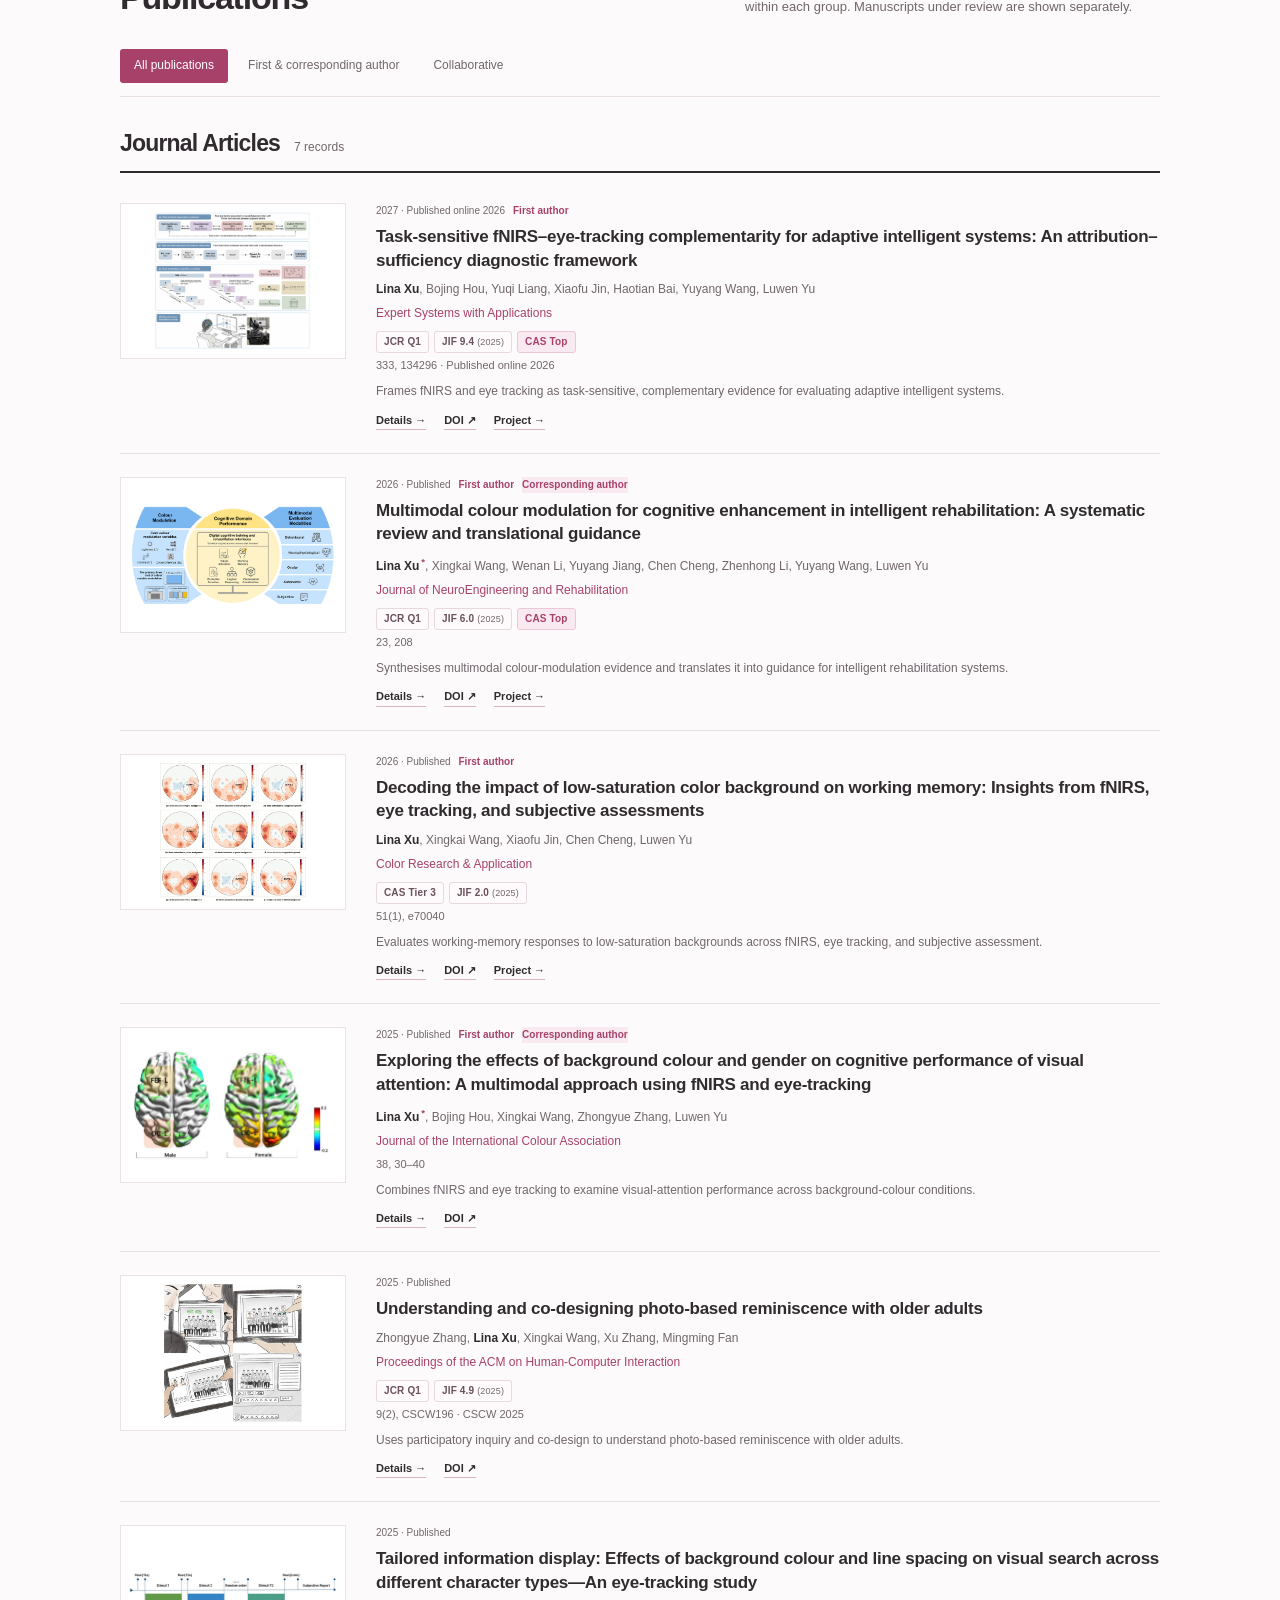
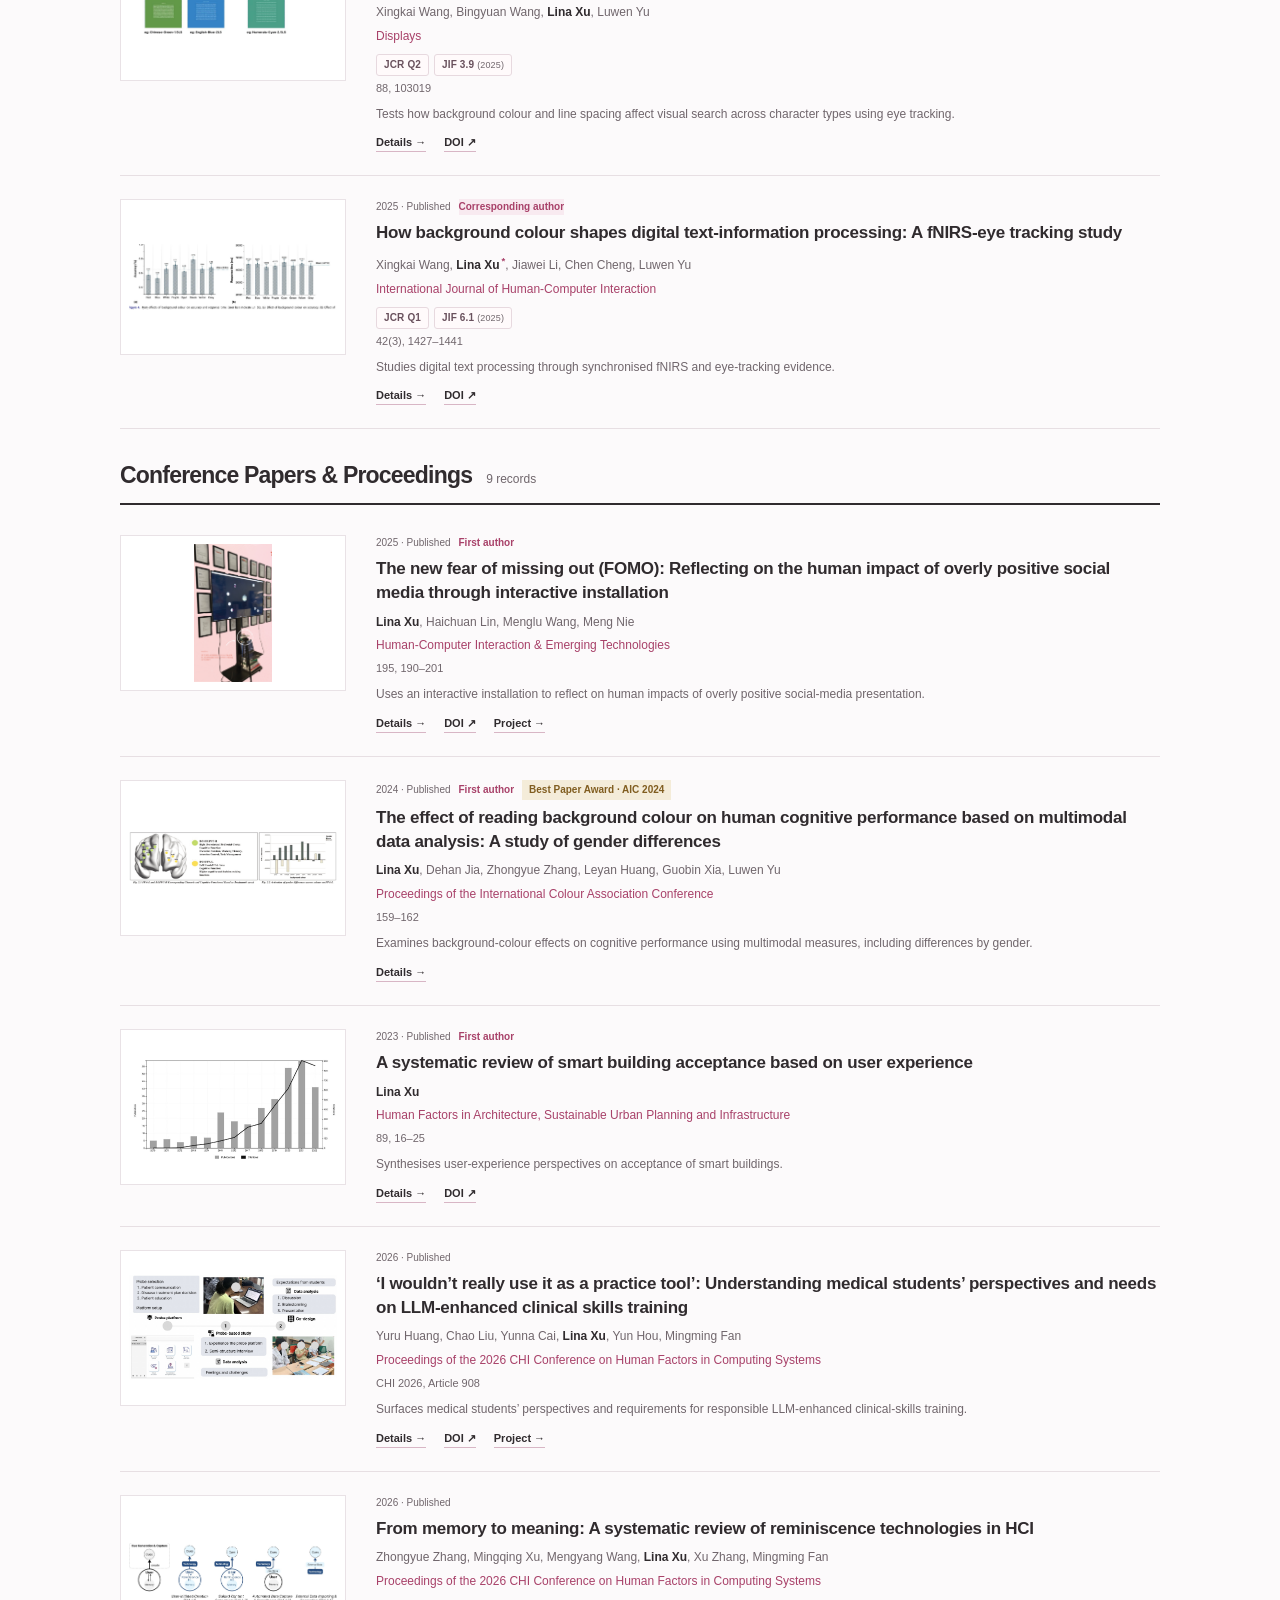
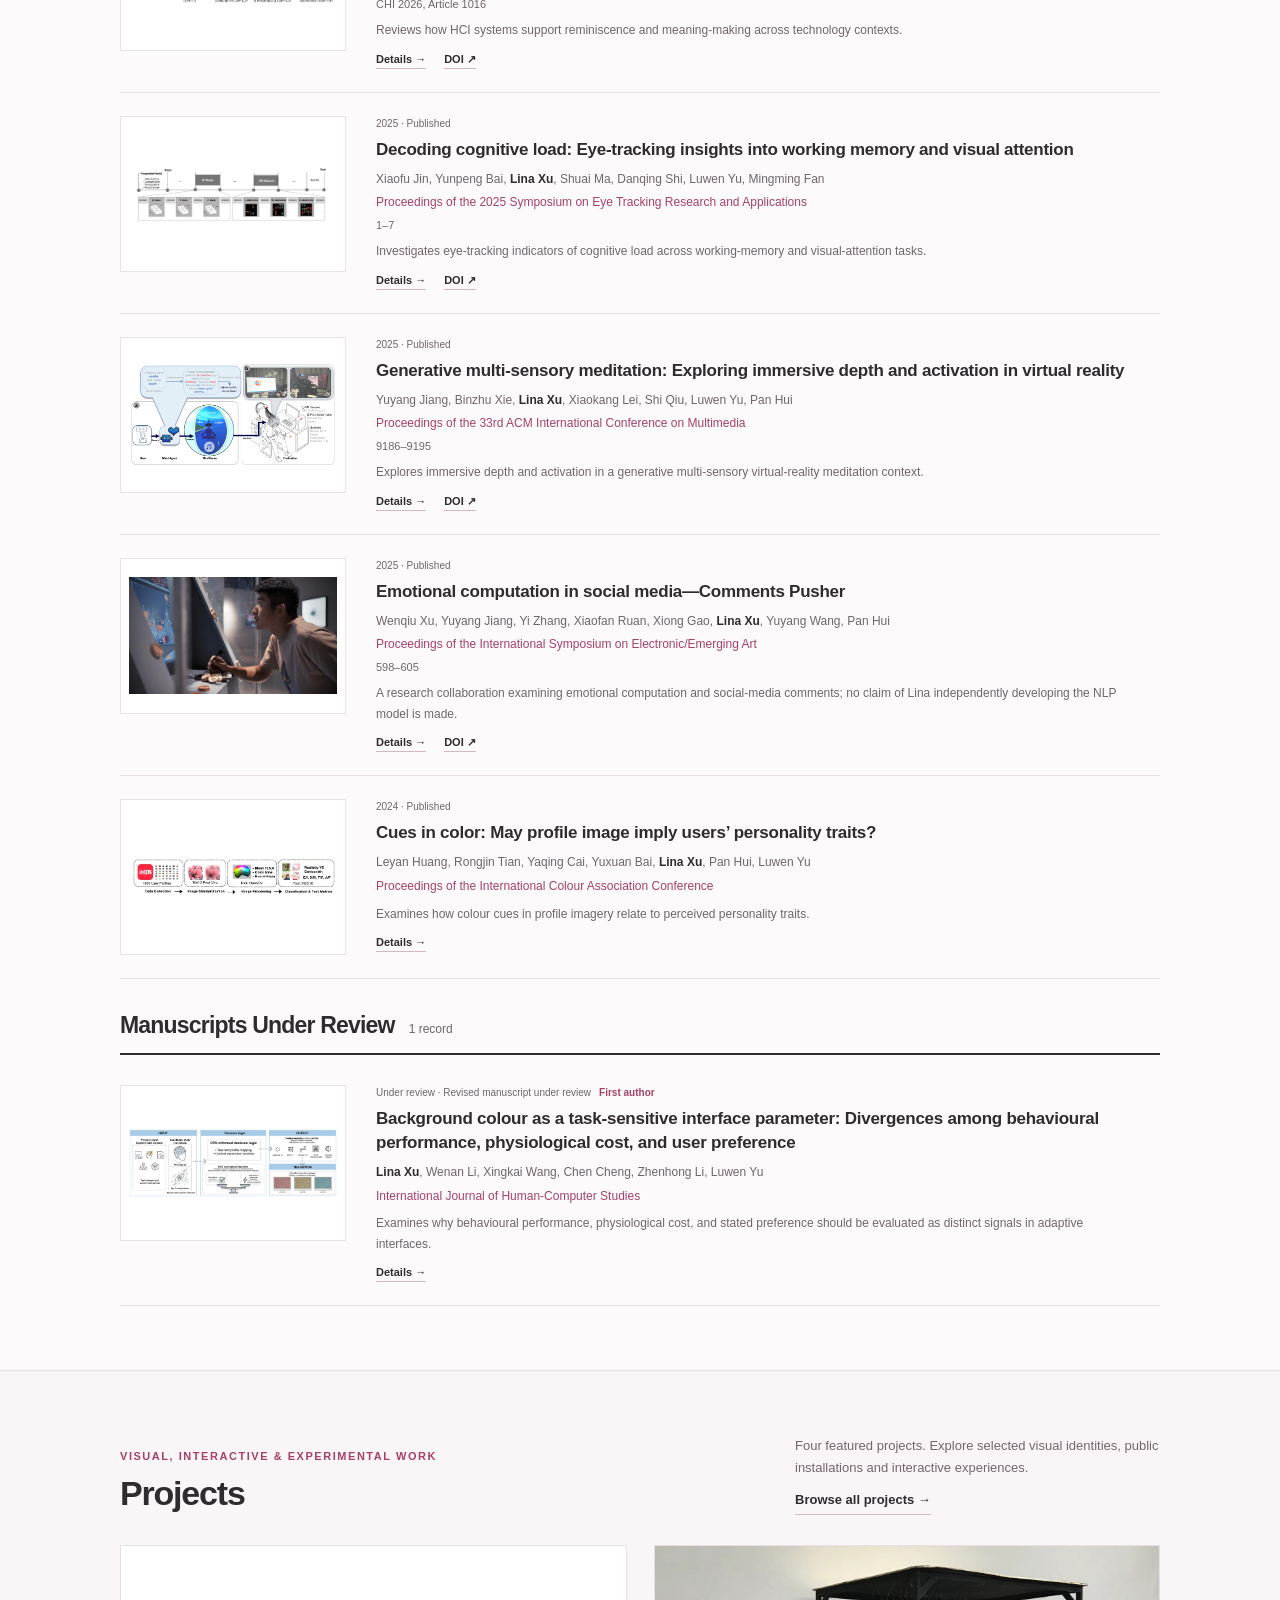
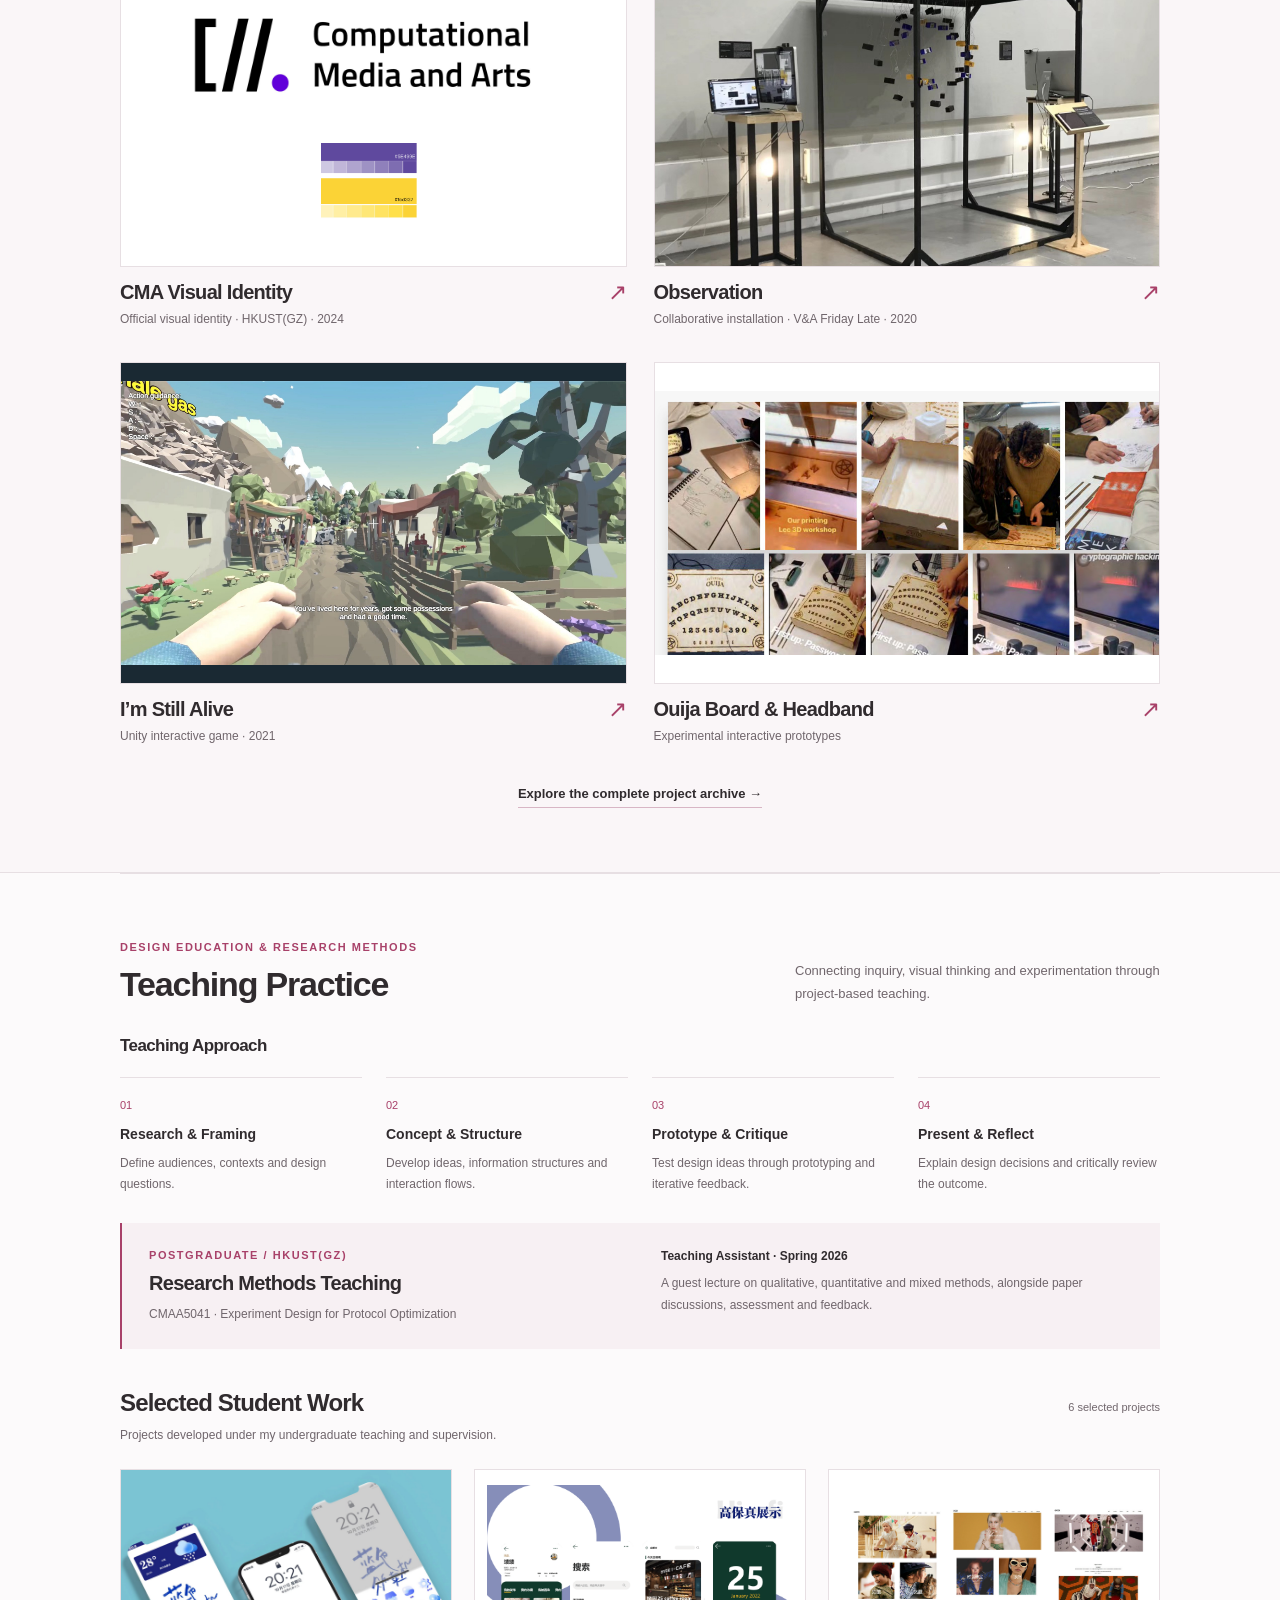
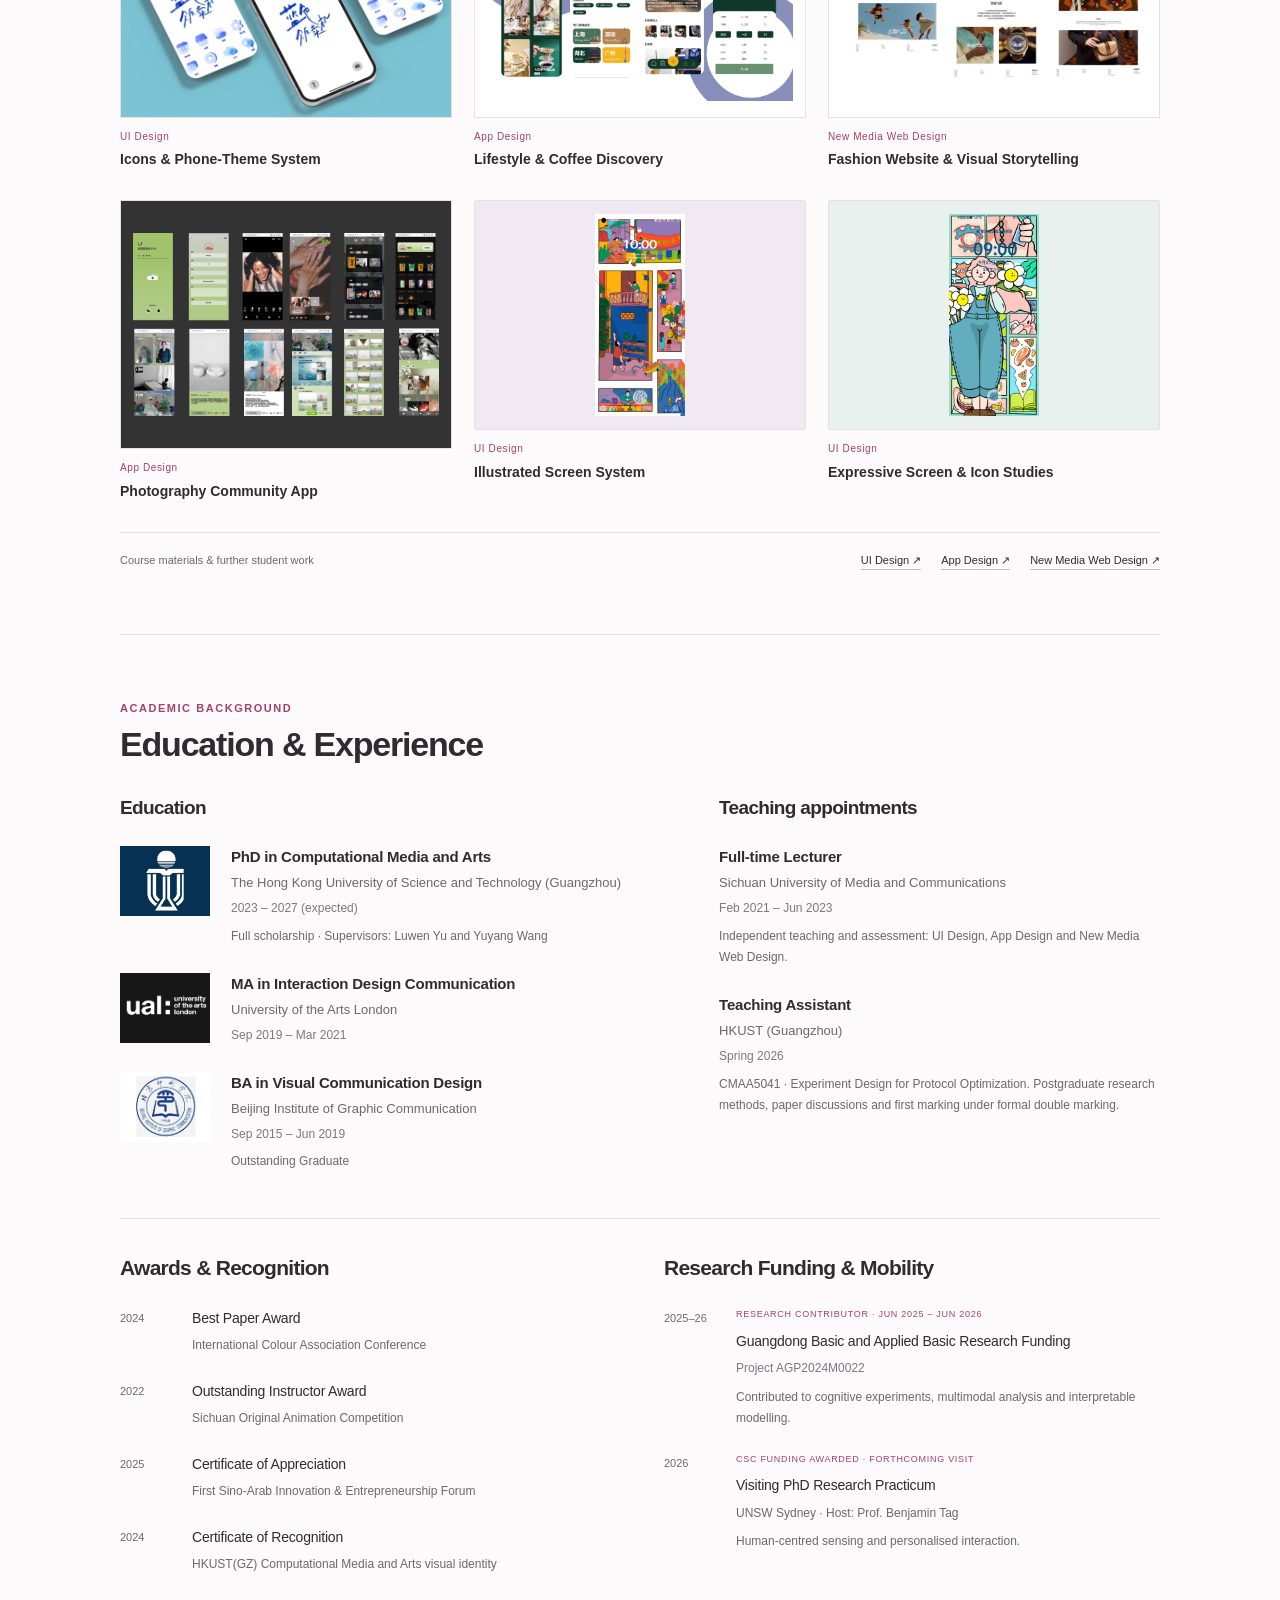
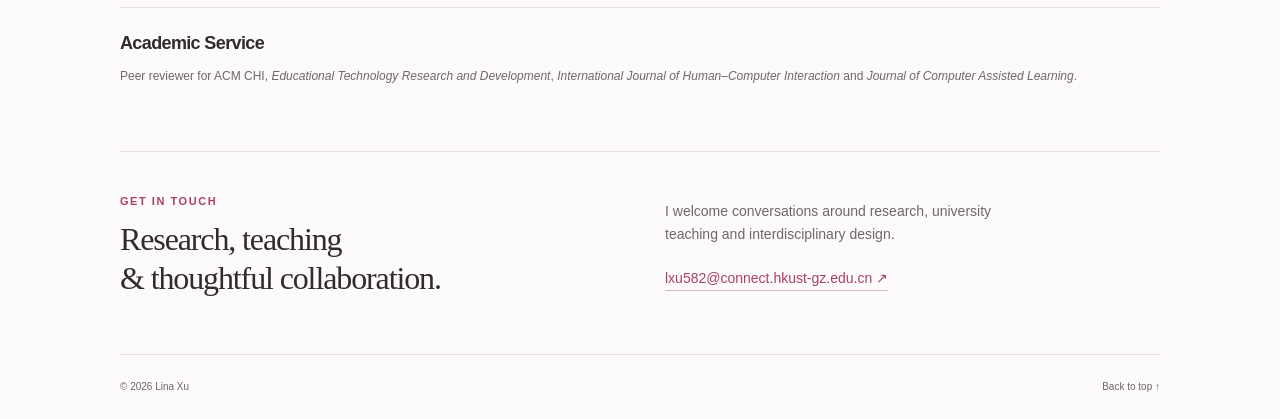
==== commit d188ce34: "Refresh academic profile and feature six student projects" ====
--- a/index.html
+++ b/index.html
@@ -1,4 +1,4 @@
-<!doctype html><html lang="en"><head><meta charset="utf-8"><meta name="viewport" content="width=device-width,initial-scale=1"><meta name="robots" content="index,follow"><meta name="description" content="Lina Xu — interdisciplinary research, university teaching and creative projects."><title>Lina Xu — Research & Teaching</title><link rel="icon" href="favicon.svg?v=sun-1"><link rel="stylesheet" href="style.css"><link rel="stylesheet" href="v2.css"><link rel="stylesheet" href="v3.css"><link rel="stylesheet" href="v4.css?v=profile-news-4"><script src="content.js?v=profile-news-4" defer></script><script src="app.js?v=profile-news-4" defer></script></head><body data-page="home"><a class="skip" href="#main">Skip to content</a>
+<!doctype html><html lang="en"><head><meta charset="utf-8"><meta name="viewport" content="width=device-width,initial-scale=1"><meta name="robots" content="index,follow"><meta name="description" content="Lina Xu — interdisciplinary research, university teaching and creative projects."><title>Lina Xu — Research & Teaching</title><link rel="icon" href="favicon.svg?v=sun-1"><link rel="stylesheet" href="style.css"><link rel="stylesheet" href="v2.css"><link rel="stylesheet" href="v3.css"><link rel="stylesheet" href="v4.css?v=teaching-preview-2"><script src="content.js?v=teaching-preview-2" defer></script><script src="app.js?v=teaching-preview-2" defer></script></head><body data-page="home"><a class="skip" href="#main">Skip to content</a>
 <header class="site-header"><div class="shell header-inner"><a class="wordmark" href="index.html"><img class="wordmark-sun" src="favicon.svg?v=sun-1" width="32" height="32" alt="" aria-hidden="true">Lina Xu</a><button class="menu-toggle" aria-label="Open navigation" aria-controls="main-nav" aria-expanded="false">Menu ＋</button><nav id="main-nav" aria-label="Main navigation"><a href="#about">About</a><a href="#publications">Publications</a><a href="#projects">Projects</a><a href="#teaching">Teaching</a><a class="cv-nav" href="cv.html">CV ↗</a></nav></div></header>
 <main id="main">
     <section class="shell profile" id="about" aria-labelledby="profile-title">
@@ -13,8 +13,8 @@
         <p class="role">PhD Candidate in Computational Media and Arts</p>
         <p class="affiliation">The Hong Kong University of Science and Technology (Guangzhou)</p>
         <div class="bio">
-  <p>I am a <strong>PhD candidate in Computational Media and Arts</strong> at the Hong Kong University of Science and Technology (Guangzhou), supervised by Prof. Luwen Yu and Prof. Yuyang Wang. I hold an <strong>MA in Interaction Design Communication</strong> from the University of the Arts London. Before my PhD, I spent over two years as a full-time university lecturer, independently teaching undergraduate courses in interaction design.</p>
-  <p>My research lies at the intersection of <strong>colour cognition, multimodal physiological computing and human–computer interaction</strong>. I investigate how visual environments influence cognitive performance, behaviour and physiological responses through controlled experiments, fNIRS, EEG, eye tracking, EDA and interpretable data analysis. Building on this work, I am exploring personalised and adaptive interfaces that respond to individual differences and changing cognitive states.</p>
+  <p>I am a <strong>PhD candidate</strong> in Computational Media and Arts at <strong>the Hong Kong University of Science and Technology (Guangzhou)</strong>. I hold an <strong>MA</strong> in Interaction Design Communication from the <strong>University of the Arts London</strong>. Before my PhD, I spent over two years as a <strong>full-time university lecturer</strong>, independently teaching undergraduate courses in digital and interaction design.</p>
+  <p>My work bridges <strong>design, cognitive science and multimodal physiological computing</strong>, with growing interests in <strong>personalised and adaptive technologies and human–AI interaction</strong>.</p>
 </div>
         <div class="profile-links"><a href="mailto:lxu582@connect.hkust-gz.edu.cn">Email <span aria-hidden="true">↗</span></a><a href="https://scholar.google.com.hk/citations?user=OVE_IaoAAAAJ" target="_blank" rel="noopener noreferrer">Google Scholar <span aria-hidden="true">↗</span></a><a href="cv.html">Academic profile / CV <span aria-hidden="true">→</span></a></div>
       </div>
@@ -24,11 +24,10 @@
 <section class="shell research-interests" id="research-interests" aria-labelledby="interests-title">
   <h2 class="eyebrow" id="interests-title">RESEARCH INTERESTS</h2>
   <ul aria-label="Research interests">
-    <li>Colour Cognition</li>
+    <li>Colour &amp; Visual Cognition</li>
     <li>Multimodal Physiological Computing</li>
     <li>Neuroergonomics</li>
-    <li>Adaptive HCI</li>
-    <li>Human–AI Interaction</li>
+    <li>Personalised &amp; Adaptive Interaction</li>
   </ul>
 </section>
 
@@ -36,7 +35,7 @@
   <div class="section-heading"><div><p class="eyebrow">MILESTONES & UPDATES</p><h2 id="news-title">News</h2></div><p>Research, teaching and creative practice milestones.</p></div>
   <ul class="news-list news-latest" aria-label="Latest news">
     <li class="news-item"><time datetime="2026-08">Aug 2026</time><p>My first-author research on task-sensitive fNIRS–eye-tracking complementarity was <a href="publication.html?id=fnirs-eye-tracking-complementarity">published online in <i>Expert Systems with Applications</i></a>.</p></li>
-    <li class="news-item"><time datetime="2026-05">May 2026</time><p>Awarded a China Scholarship Council (CSC) scholarship for a forthcoming research practicum at UNSW Sydney, hosted by Prof. Benjamin Tag.</p></li>
+    <li class="news-item"><time datetime="2026-05">May 2026</time><p>Awarded a <span class="news-emphasis">China Scholarship Council (CSC) scholarship</span> to support a forthcoming research practicum at UNSW Sydney, hosted by <span class="news-emphasis">Prof. Benjamin Tag</span>.</p></li>
     <li class="news-item"><time datetime="2026-05">May 2026</time><p>Our systematic review on colour modulation and cognitive enhancement was <a href="publication.html?id=multimodal-colour-intelligent-rehabilitation">published in <i>Journal of NeuroEngineering and Rehabilitation</i></a>.</p></li>
   </ul>
   <details class="news-archive">
@@ -45,7 +44,7 @@
       <li class="news-item"><time datetime="2026-04">Apr 2026</time><p>Contributed to a collaborative <a href="publication.html?id=medical-students-llm-clinical-skills">ACM CHI 2026 paper</a> investigating medical students’ needs for LLM-enhanced clinical skills training.</p></li>
       <li class="news-item"><time datetime="2026-01">Jan 2026</time><p>My first-author study of low-saturation backgrounds and working memory was <a href="publication.html?id=low-saturation-working-memory">published in <i>Color Research & Application</i></a>.</p></li>
       <li class="news-item"><time datetime="2025-04">Apr 2025</time><p>Published <a href="publication.html?id=background-colour-gender-visual-attention">first-author research on background colour, gender and visual attention</a> in the <i>Journal of the International Colour Association</i>.</p></li>
-      <li class="news-item"><time datetime="2024-09">Sep 2024</time><p>Our paper received recognition in the AIC 2024 Student Paper Awards at the International Colour Association conference in São Paulo, Brazil. <a href="publication.html?id=reading-background-colour-gender">View the paper →</a></p></li>
+      <li class="news-item"><time datetime="2024-09">Sep 2024</time><p>Our paper received recognition in the AIC 2024 Student Paper Awards at the International Colour Association conference in São Paulo, Brazil.</p></li>
       <li class="news-item"><time datetime="2024">2024</time><p>Designed the <a href="project.html?id=cma">Computational Media and Arts visual identity</a> for HKUST (Guangzhou), receiving a Certificate of Recognition.</p></li>
       <li class="news-item"><time datetime="2023">2023</time><p>Began my PhD in Computational Media and Arts at HKUST (Guangzhou), supervised by Prof. Luwen Yu and Prof. Yuyang Wang.</p></li>
       <li class="news-item"><time datetime="2022">2022</time><p>Received the Outstanding Instructor Award at the Sichuan Original Animation Competition for supervising student projects.</p></li>
@@ -61,16 +60,14 @@
   <article class="focus-panel">
     <p class="eyebrow">01 / RESEARCH</p>
     <h2>Colour, Cognition &<br>Adaptive Interaction</h2>
-    <p>My interdisciplinary research connects <strong>colour cognition, human factors, neuroergonomics and multimodal physiological computing</strong>. Through controlled experiments and interpretable analysis, I examine how visual environments shape cognitive performance, behaviour and physiological responses, drawing on fNIRS, EEG, eye tracking and EDA.</p>
-    <p>I am exploring <strong>personalised and adaptive interfaces, neuroadaptive interaction and human–AI interaction</strong> informed by individual differences, task demands and changing cognitive states.</p>
+    <p>I investigate how visual environments, particularly colour, influence cognitive performance, behaviour and physiological responses. My research combines controlled experiments, fNIRS, eye tracking and interpretable multimodal analysis, while also exploring EEG and EDA as complementary physiological measures. I examine how these effects vary across tasks and individuals, and their implications for personalised and adaptive interaction.</p>
     <a class="text-link" href="#publications">View publications ↘</a>
   </article>
   <article class="focus-panel">
     <p class="eyebrow">02 / TEACHING</p>
-    <h2>University Teaching in<br>Interaction & Visual Design</h2>
-    <p>I bring <strong>over two years of full-time university lecturing experience</strong>, independently teaching and assessing UI Design, App Design and New Media Web Design. My teaching connects visual foundations with user research, interaction flows and prototyping, guiding students from initial concepts to resolved digital outcomes.</p>
-    <p>At HKUST (Guangzhou), I have also served as a <strong>Teaching Assistant for postgraduate research-methods teaching</strong>, delivering a lecture on qualitative, quantitative and mixed methods, facilitating paper discussions, and contributing to assessment and feedback.</p>
-    <a class="text-link" href="#teaching">View teaching cases ↘</a>
+    <h2>Design Education &<br>Research Methods</h2>
+    <p>My teaching spans visual communication, interaction design and research methods. As a full-time Lecturer, I independently designed, taught and assessed undergraduate courses in UI Design, App Design and New Media Web Design, incorporating project-based learning, prototyping and iterative feedback. At HKUST(GZ), I have also contributed to postgraduate research-methods teaching through a guest lecture and assessment.</p>
+    <a class="text-link" href="#teaching">View teaching & student work ↘</a>
   </article>
 </section>
 
@@ -78,7 +75,28 @@
 
 <section class="project-band" id="projects" aria-labelledby="projects-title"><div class="shell section"><div class="section-heading"><div><p class="eyebrow">VISUAL, INTERACTIVE & EXPERIMENTAL WORK</p><h2 id="projects-title">Projects</h2></div><div class="section-heading-right"><p>Four featured projects. Explore selected visual identities, public installations and interactive experiences.</p><a class="text-link" href="projects.html">Browse all projects →</a></div></div><div id="featured-projects" class="work-grid"></div><div class="archive-bottom"><a class="text-link" href="projects.html">Explore the complete project archive →</a></div></div></section>
 
-<section class="shell section" id="teaching" aria-labelledby="teaching-title"><div class="section-heading"><div><p class="eyebrow">COURSE DESIGN, GUIDANCE & ASSESSMENT</p><h2 id="teaching-title">Teaching Practice</h2></div><p>Three independently taught undergraduate modules, each illustrated through four selected student projects, course objectives and teaching materials.</p></div><div id="teaching-cases"></div></section>
+<section class="shell section teaching-home" id="teaching" aria-labelledby="teaching-title">
+  <div class="section-heading">
+    <div><p class="eyebrow">DESIGN EDUCATION &amp; RESEARCH METHODS</p><h2 id="teaching-title">Teaching Practice</h2></div>
+    <p>Connecting inquiry, visual thinking and experimentation through project-based teaching.</p>
+  </div>
+  <div class="teaching-methods" aria-labelledby="teaching-approach-title">
+    <h3 id="teaching-approach-title">Teaching Approach</h3>
+    <ol class="teaching-method-list">
+      <li><span class="method-number">01</span><h4>Research &amp; Framing</h4><p>Define audiences, contexts and design questions.</p></li>
+      <li><span class="method-number">02</span><h4>Concept &amp; Structure</h4><p>Develop ideas, information structures and interaction flows.</p></li>
+      <li><span class="method-number">03</span><h4>Prototype &amp; Critique</h4><p>Test design ideas through prototyping and iterative feedback.</p></li>
+      <li><span class="method-number">04</span><h4>Present &amp; Reflect</h4><p>Explain design decisions and critically review the outcome.</p></li>
+    </ol>
+  </div>
+  <aside class="research-methods-teaching" aria-labelledby="methods-course-title">
+    <div><p class="eyebrow">POSTGRADUATE / HKUST(GZ)</p><h3 id="methods-course-title">Research Methods Teaching</h3><p class="methods-course">CMAA5041 · Experiment Design for Protocol Optimization</p></div>
+    <div><p class="methods-role">Teaching Assistant · Spring 2026</p><p>A guest lecture on qualitative, quantitative and mixed methods, alongside paper discussions, assessment and feedback.</p></div>
+  </aside>
+  <div class="student-work-heading"><div><h3 id="selected-student-title">Selected Student Work</h3><p>Projects developed under my undergraduate teaching and supervision.</p></div><span>6 selected projects</span></div>
+  <div id="teaching-cases" class="selected-student-grid" aria-labelledby="selected-student-title"></div>
+  <div class="course-detail-links" aria-label="Course portfolios"><span>Course materials &amp; further student work</span><div><a href="project.html?id=ui-teaching">UI Design ↗</a><a href="project.html?id=app-teaching">App Design ↗</a><a href="project.html?id=web-teaching">New Media Web Design ↗</a></div></div>
+</section>
 
 <section class="shell section academic-section" id="background" aria-labelledby="background-title">
   <div class="section-heading"><div><p class="eyebrow">ACADEMIC BACKGROUND</p><h2 id="background-title">Education & Experience</h2></div></div>
@@ -95,19 +113,19 @@
     </div>
   </div>
   <div class="academic-records-grid">
-    <section aria-labelledby="honours-title"><h3 class="recognition-heading" id="honours-title">Awards & Recognition</h3>
-      <article class="academic-record award-record"><span class="record-year">2024</span><div><h4>Best Paper Award</h4><p>International Colour Association Conference</p><a class="record-link" href="publication.html?id=reading-background-colour-gender">View the paper →</a></div></article>
+    <section aria-labelledby="honours-title"><h3 class="recognition-heading" id="honours-title">Awards &amp; Recognition</h3>
+      <article class="academic-record award-record"><span class="record-year">2024</span><div><h4>Best Paper Award</h4><p>International Colour Association Conference</p></div></article>
       <article class="academic-record"><span class="record-year">2022</span><div><h4>Outstanding Instructor Award</h4><p>Sichuan Original Animation Competition</p></div></article>
-      <article class="academic-record"><span class="record-year">2025</span><div><h4>Certificate of Appreciation</h4><p>First Sino-Arab Innovation & Entrepreneurship Forum</p></div></article>
+      <article class="academic-record"><span class="record-year">2025</span><div><h4>Certificate of Appreciation</h4><p>First Sino-Arab Innovation &amp; Entrepreneurship Forum</p></div></article>
       <article class="academic-record"><span class="record-year">2024</span><div><h4>Certificate of Recognition</h4><p>HKUST(GZ) Computational Media and Arts visual identity</p></div></article>
     </section>
-    <section aria-labelledby="funding-title"><h3 id="funding-title">Research Funding & Mobility</h3>
-      <article class="funding-record"><p class="record-kicker">RESEARCH CONTRIBUTOR · JUN 2025 – JUN 2026</p><h4>Guangdong Basic and Applied Basic Research Funding</h4><p class="record-date">Project AGP2024M0022</p><p class="record-detail">Contributed to cognitive experiments, multimodal analysis and interpretable modelling.</p></article>
-      <article class="funding-record"><p class="record-kicker">CSC FUNDING AWARDED · FORTHCOMING VISIT</p><h4>Visiting PhD Research Practicum</h4><p>UNSW Sydney · Host: Prof. Benjamin Tag</p><p class="record-detail">Human-centred sensing and personalised interaction.</p></article>
-      <div class="academic-service"><h3>Academic Service</h3><p>Peer reviewer for ACM CHI, <i>Educational Technology Research and Development</i>, <i>International Journal of Human–Computer Interaction</i> and <i>Journal of Computer Assisted Learning</i>.</p></div>
+    <section aria-labelledby="funding-title"><h3 id="funding-title">Research Funding &amp; Mobility</h3>
+      <article class="academic-record funding-record"><span class="record-year">2025–26</span><div><p class="record-kicker">RESEARCH CONTRIBUTOR · JUN 2025 – JUN 2026</p><h4>Guangdong Basic and Applied Basic Research Funding</h4><p class="record-date">Project AGP2024M0022</p><p class="record-detail">Contributed to cognitive experiments, multimodal analysis and interpretable modelling.</p></div></article>
+      <article class="academic-record funding-record"><span class="record-year">2026</span><div><p class="record-kicker">CSC FUNDING AWARDED · FORTHCOMING VISIT</p><h4>Visiting PhD Research Practicum</h4><p>UNSW Sydney · Host: Prof. Benjamin Tag</p><p class="record-detail">Human-centred sensing and personalised interaction.</p></div></article>
     </section>
   </div>
+  <div class="academic-service"><h3>Academic Service</h3><p>Peer reviewer for ACM CHI, <i>Educational Technology Research and Development</i>, <i>International Journal of Human–Computer Interaction</i> and <i>Journal of Computer Assisted Learning</i>.</p></div>
 </section>
 
 <section class="shell contact-section" id="contact"><div><p class="eyebrow">GET IN TOUCH</p><h2>Research, teaching<br>& thoughtful collaboration.</h2></div><div><p>I welcome conversations around research, university teaching and interdisciplinary design.</p><a class="contact-email" href="mailto:lxu582@connect.hkust-gz.edu.cn">lxu582@connect.hkust-gz.edu.cn ↗</a></div></section>
-</main><footer class="shell site-footer"><p>© 2026 Lina Xu</p><a href="#about">Back to top ↑</a></footer><noscript><p class="shell">JavaScript is needed to display the publication and project records. The biography and overview remain available above.</p></noscript></body></html>
+</main><footer class="shell site-footer"><p>© 2026 Lina Xu</p><a href="#about">Back to top ↑</a></footer><noscript><p class="shell">JavaScript is needed to display the publication and project records. The biography and overview remain available above.</p></noscript><dialog id="image-viewer" aria-label="Student work image viewer"><button type="button" class="viewer-close" aria-label="Close enlarged image">Close ×</button><img alt=""><p></p></dialog></body></html>
--- a/v4.css
+++ b/v4.css
@@ -18,19 +18,66 @@
 .news-item p{font-size:13.5px;line-height:1.85;color:var(--muted);margin:0}
 .news-item a{color:var(--ink);border-bottom:1px solid #d9bac8;text-underline-offset:3px}
 .news-item a:hover{color:var(--accent);border-color:var(--accent)}
+.news-emphasis{font-weight:400;color:var(--ink);text-decoration:underline;text-decoration-color:#d9bac8;text-underline-offset:4px;text-decoration-thickness:1px}
 .news-archive{border-bottom:1px solid var(--line)}
 .news-archive summary{display:flex;gap:12px;align-items:center;width:max-content;list-style:none;cursor:pointer;padding:15px 0;font-size:12px;font-weight:600;color:var(--ink)}
 .news-archive summary::-webkit-details-marker{display:none}
 .news-archive summary span{display:inline-block;transition:transform .15s}
 .news-archive[open] summary span{transform:rotate(180deg)}
 .news-archive summary:focus-visible{outline:2px solid var(--accent);outline-offset:4px}
-.academic-records-grid .recognition-heading{font-size:17px;font-weight:500;color:var(--muted)}
-.academic-records-grid section[aria-labelledby="honours-title"] h4{font-weight:400;color:var(--ink);font-size:14px}
-.academic-records-grid section[aria-labelledby="honours-title"] .record-year{color:var(--muted)}
+.academic-records-grid{grid-template-columns:repeat(2,minmax(0,1fr));gap:48px}
+.academic-records-grid>section{min-width:0}
+.academic-records-grid>section>h3,.academic-records-grid .recognition-heading{font-size:21px;font-weight:600;line-height:1.3;color:var(--ink);margin-bottom:25px}
+.academic-records-grid .academic-record{grid-template-columns:56px minmax(0,1fr);gap:16px;padding-bottom:23px;margin-bottom:0}
+.academic-records-grid .record-year{font-size:11px;color:var(--muted);padding-top:2px;white-space:nowrap}
+.academic-records-grid h4{font-size:14px;font-weight:500;line-height:1.6;color:var(--ink);margin:0 0 6px}
+.academic-records-grid .academic-record p{font-size:12px;line-height:1.8;color:var(--muted)}
+.academic-records-grid .funding-record .record-kicker{font-size:9px;line-height:1.75;margin-bottom:7px}
+.academic-section>.academic-service{border-top:1px solid var(--line);margin-top:8px;padding-top:24px}
+.academic-section>.academic-service h3{font-size:18px;font-weight:600;margin-bottom:12px}
+@media(max-width:700px){.academic-records-grid{grid-template-columns:1fr;gap:26px}.academic-records-grid>section>h3{font-size:20px;margin-bottom:22px}.academic-records-grid .academic-record{grid-template-columns:48px minmax(0,1fr);gap:15px}.academic-section>.academic-service{padding-top:23px}}
 @media(max-width:700px){.research-interests{grid-template-columns:1fr;gap:10px;padding-block:19px}.research-interests li{font-size:12px}.research-interests li:not(:last-child)::after{margin-inline:9px}.news-section{padding-block:31px 24px}.news-section h2{font-size:29px}.news-item{grid-template-columns:85px minmax(0,1fr);gap:17px;padding-block:17px}.news-item time{font-size:11px}.news-item p{font-size:13px}.news-archive summary{font-size:12px}}
 .bio{font-size:14.5px;line-height:1.85}.bio strong,.focus-panel strong{font-weight:600;color:var(--ink)}
 .focus-panel h2{font-size:25px;line-height:1.3;min-height:65px}
 .focus-panel>p:not(.eyebrow){font-size:13.5px;line-height:1.8}
+.teaching-home{border-top:1px solid var(--line)}
+.teaching-methods{padding-block:0 28px}
+.teaching-methods>h3{font-size:17px;font-weight:600;margin-bottom:20px}
+.teaching-method-list{list-style:none;display:grid;grid-template-columns:repeat(4,minmax(0,1fr));gap:24px;margin:0;padding:0}
+.teaching-method-list li{border-top:1px solid var(--line);padding-top:13px}
+.method-number{color:var(--accent);font-size:11px;line-height:1.5}
+.teaching-method-list h4{font-size:14px;line-height:1.4;font-weight:600;margin:8px 0}
+.teaching-method-list p{font-size:12px;line-height:1.75;color:var(--muted)}
+.research-methods-teaching{display:grid;grid-template-columns:1fr 1fr;gap:40px;background:#f7f0f3;border-left:2px solid var(--accent);padding:23px 27px;margin-bottom:38px}
+.research-methods-teaching h3{font-size:20px;line-height:1.3;margin-top:6px}
+.research-methods-teaching p:not(.eyebrow){font-size:12px;line-height:1.8;color:var(--muted)}
+.research-methods-teaching .methods-course{margin-top:8px;max-width:370px}
+.research-methods-teaching .methods-role{font-weight:600;color:var(--ink)!important;margin:0 0 6px}
+.student-work-heading{display:flex;justify-content:space-between;gap:24px;align-items:baseline;margin-bottom:23px}
+.student-work-heading h3{font-size:24px;line-height:1.3}
+.student-work-heading p{font-size:12px;line-height:1.7;color:var(--muted);margin-top:7px}
+.student-work-heading>span{white-space:nowrap;font-size:11px;color:var(--muted)}
+.selected-student-grid{display:grid;grid-template-columns:repeat(3,minmax(0,1fr));gap:30px 22px}
+.selected-student-card{min-width:0}
+.selected-student-image{display:flex;align-items:center;justify-content:center;width:100%;aspect-ratio:4/3;padding:12px;border:1px solid var(--line);background:#fff;overflow:hidden;cursor:zoom-in}
+.selected-student-image img{width:100%;height:100%;object-fit:contain;transition:transform .2s ease}
+.selected-student-image:hover img{transform:scale(1.025)}
+.selected-student-image.blue{background:#7cc0cf;padding:0}
+.selected-student-image.blue img{object-fit:cover}
+.selected-student-image.charcoal{background:#343333}
+.selected-student-image.lilac{background:#f0e9f2}
+.selected-student-image.mint{background:#e8f1ed}
+.selected-student-image.portrait{padding-block:13px}
+.selected-student-meta{padding-top:11px}
+.selected-student-meta>p{font-size:10px;letter-spacing:.06em;color:var(--accent)}
+.selected-student-meta h4{font-size:14px;font-weight:600;line-height:1.5;margin:4px 0 0}
+.course-detail-links{display:flex;justify-content:space-between;align-items:baseline;gap:22px;border-top:1px solid var(--line);margin-top:30px;padding-top:18px}
+.course-detail-links>span{font-size:11px;color:var(--muted)}
+.course-detail-links>div{display:flex;flex-wrap:wrap;gap:20px}
+.course-detail-links a{font-size:11px;border-bottom:1px solid #d8b6c5;color:var(--ink)}
+@media(max-width:980px){.selected-student-grid{grid-template-columns:repeat(2,minmax(0,1fr))}.teaching-method-list{gap:18px}.research-methods-teaching{gap:26px}.course-detail-links{align-items:flex-start;flex-direction:column;gap:12px}}
+@media(max-width:700px){.teaching-method-list{grid-template-columns:repeat(2,minmax(0,1fr));gap:20px}.research-methods-teaching{grid-template-columns:1fr;gap:17px;padding:20px;margin-bottom:30px}.selected-student-grid{gap:24px 16px}.selected-student-image{padding:8px}.selected-student-meta h4{font-size:12px}.student-work-heading{display:block}.student-work-heading>span{display:none}.student-work-heading h3{font-size:23px}.teaching-method-list p{font-size:11.5px}.course-detail-links>div{gap:13px}}
+@media(max-width:440px){.selected-student-grid{grid-template-columns:1fr}.selected-student-image{aspect-ratio:4/3}.selected-student-meta h4{font-size:14px}}
 .focus-panel .research-keywords{font-size:11px!important;line-height:1.9;margin-top:20px;color:var(--muted)}
 .course-student-links{display:flex;gap:7px;flex-wrap:wrap;margin-top:12px}
 .course-student-links a{font-size:10px;color:var(--accent);padding:2px 0;border-bottom:1px solid #dcc4ce;margin-right:10px}
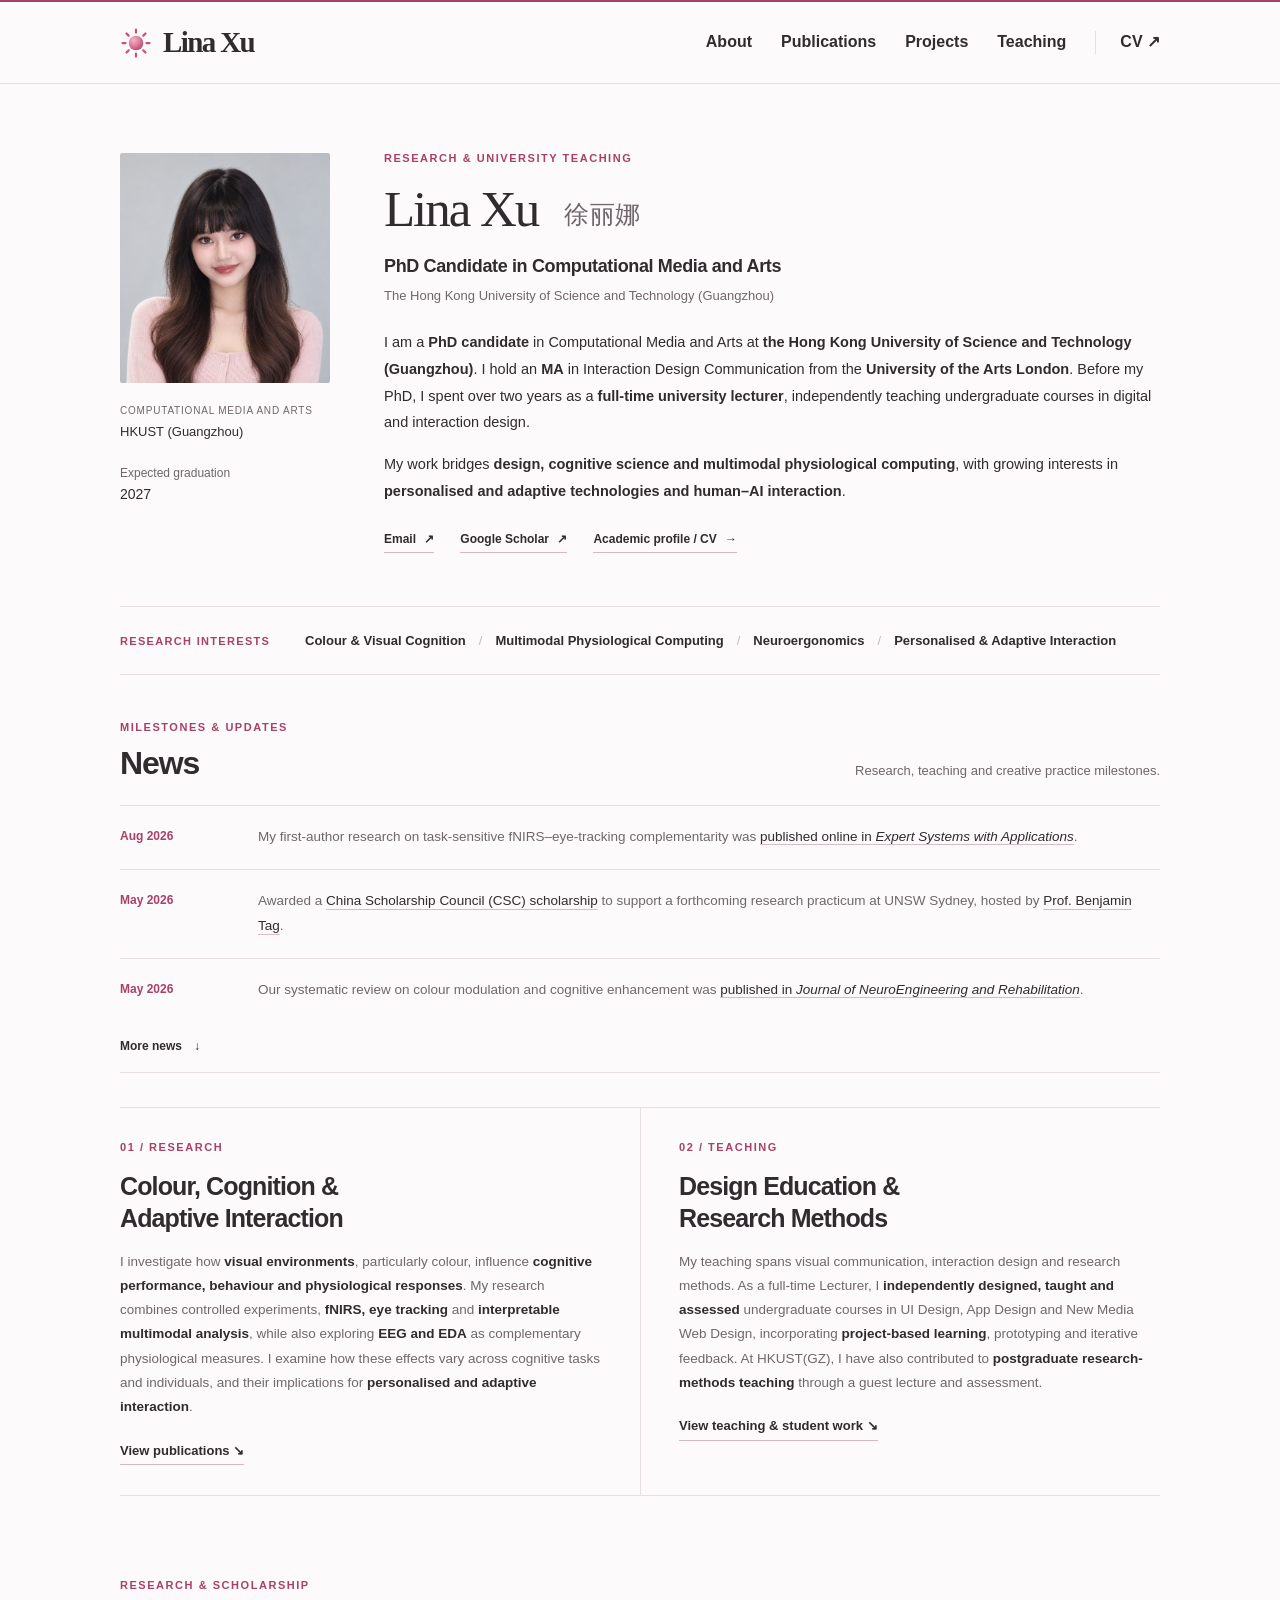
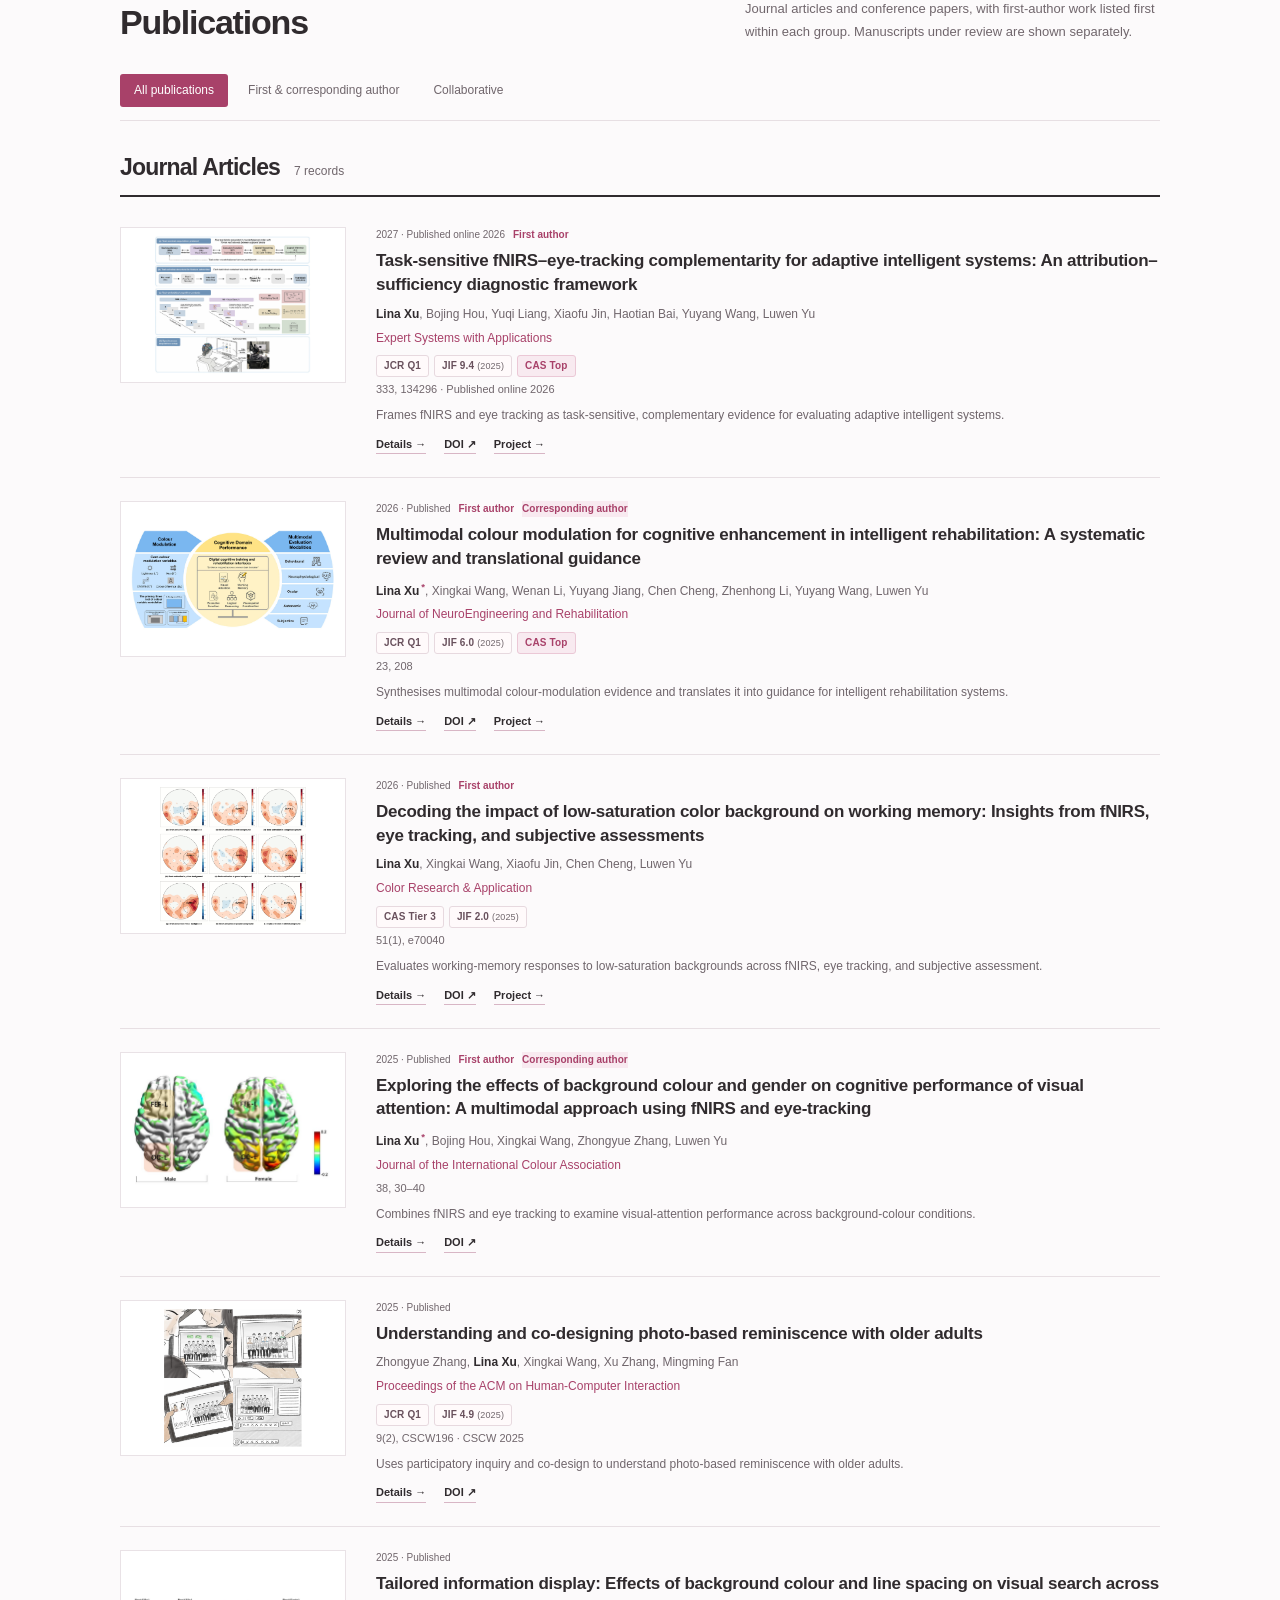
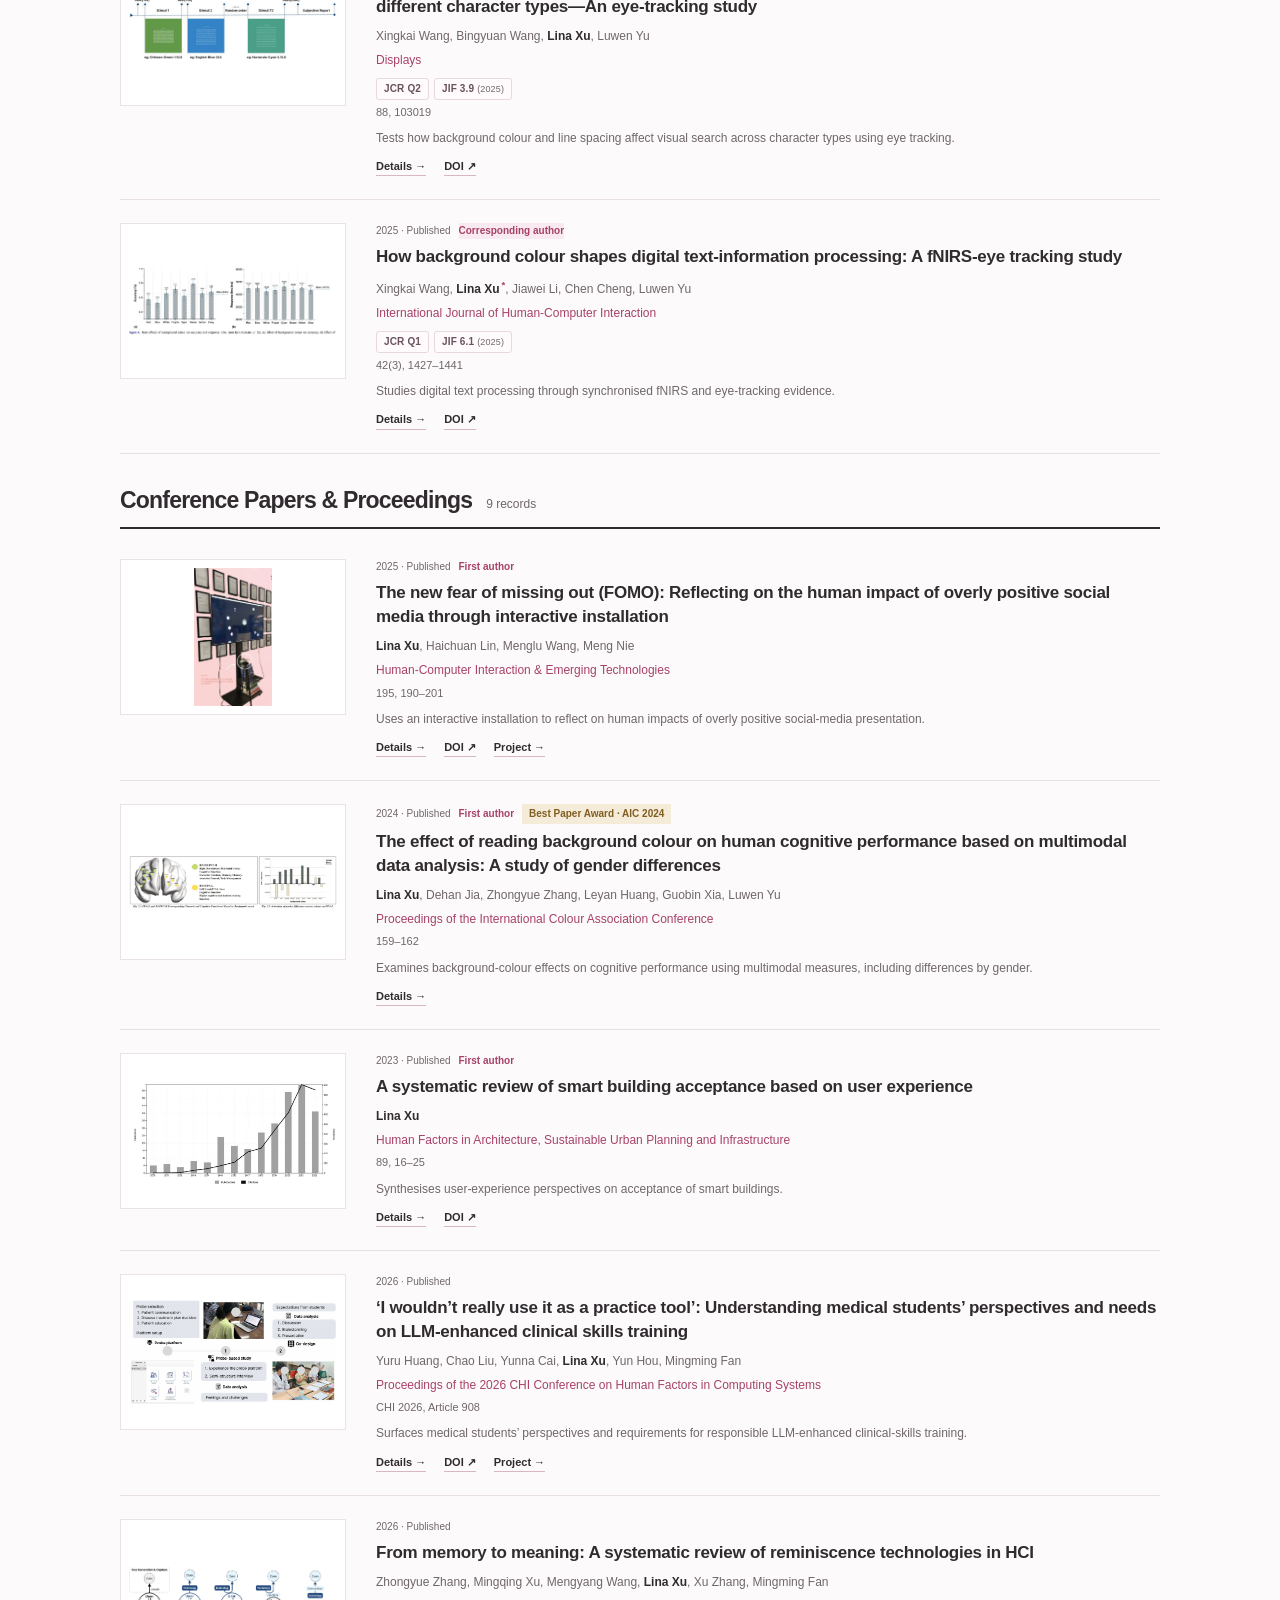
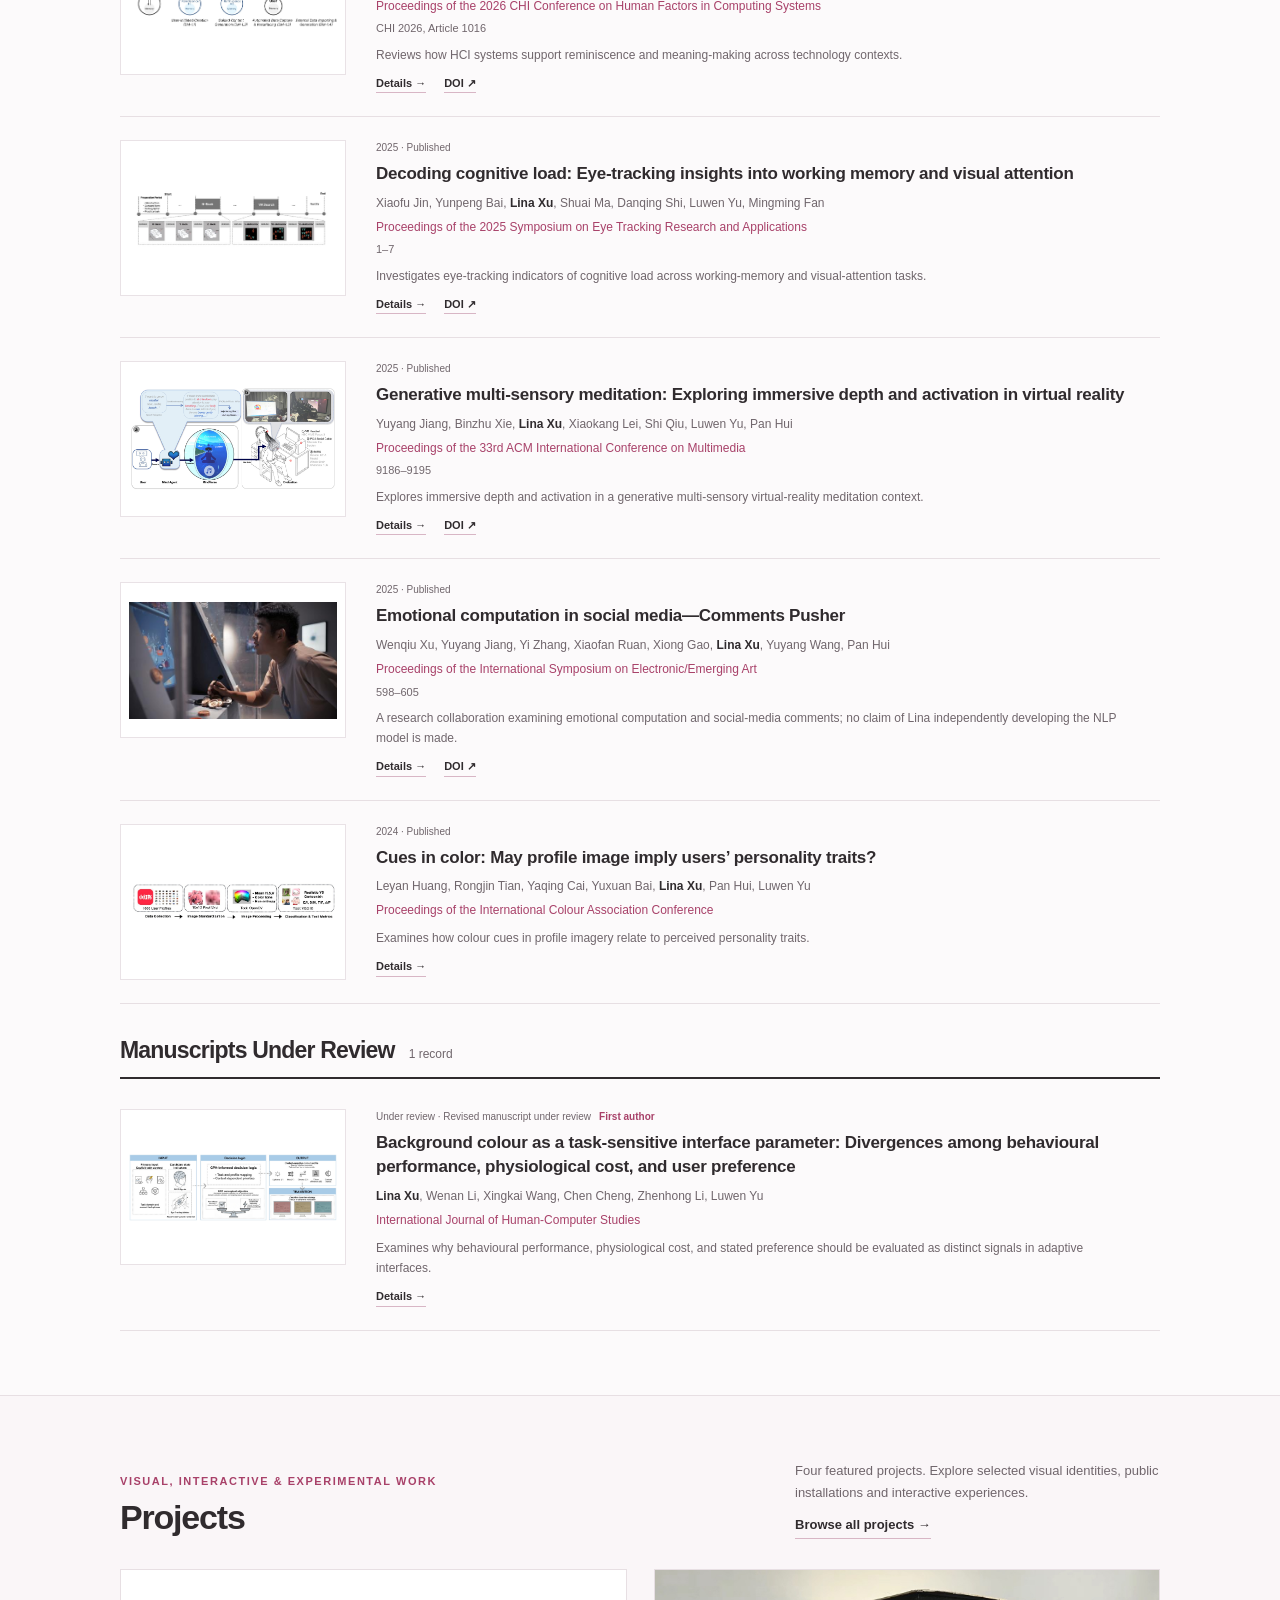
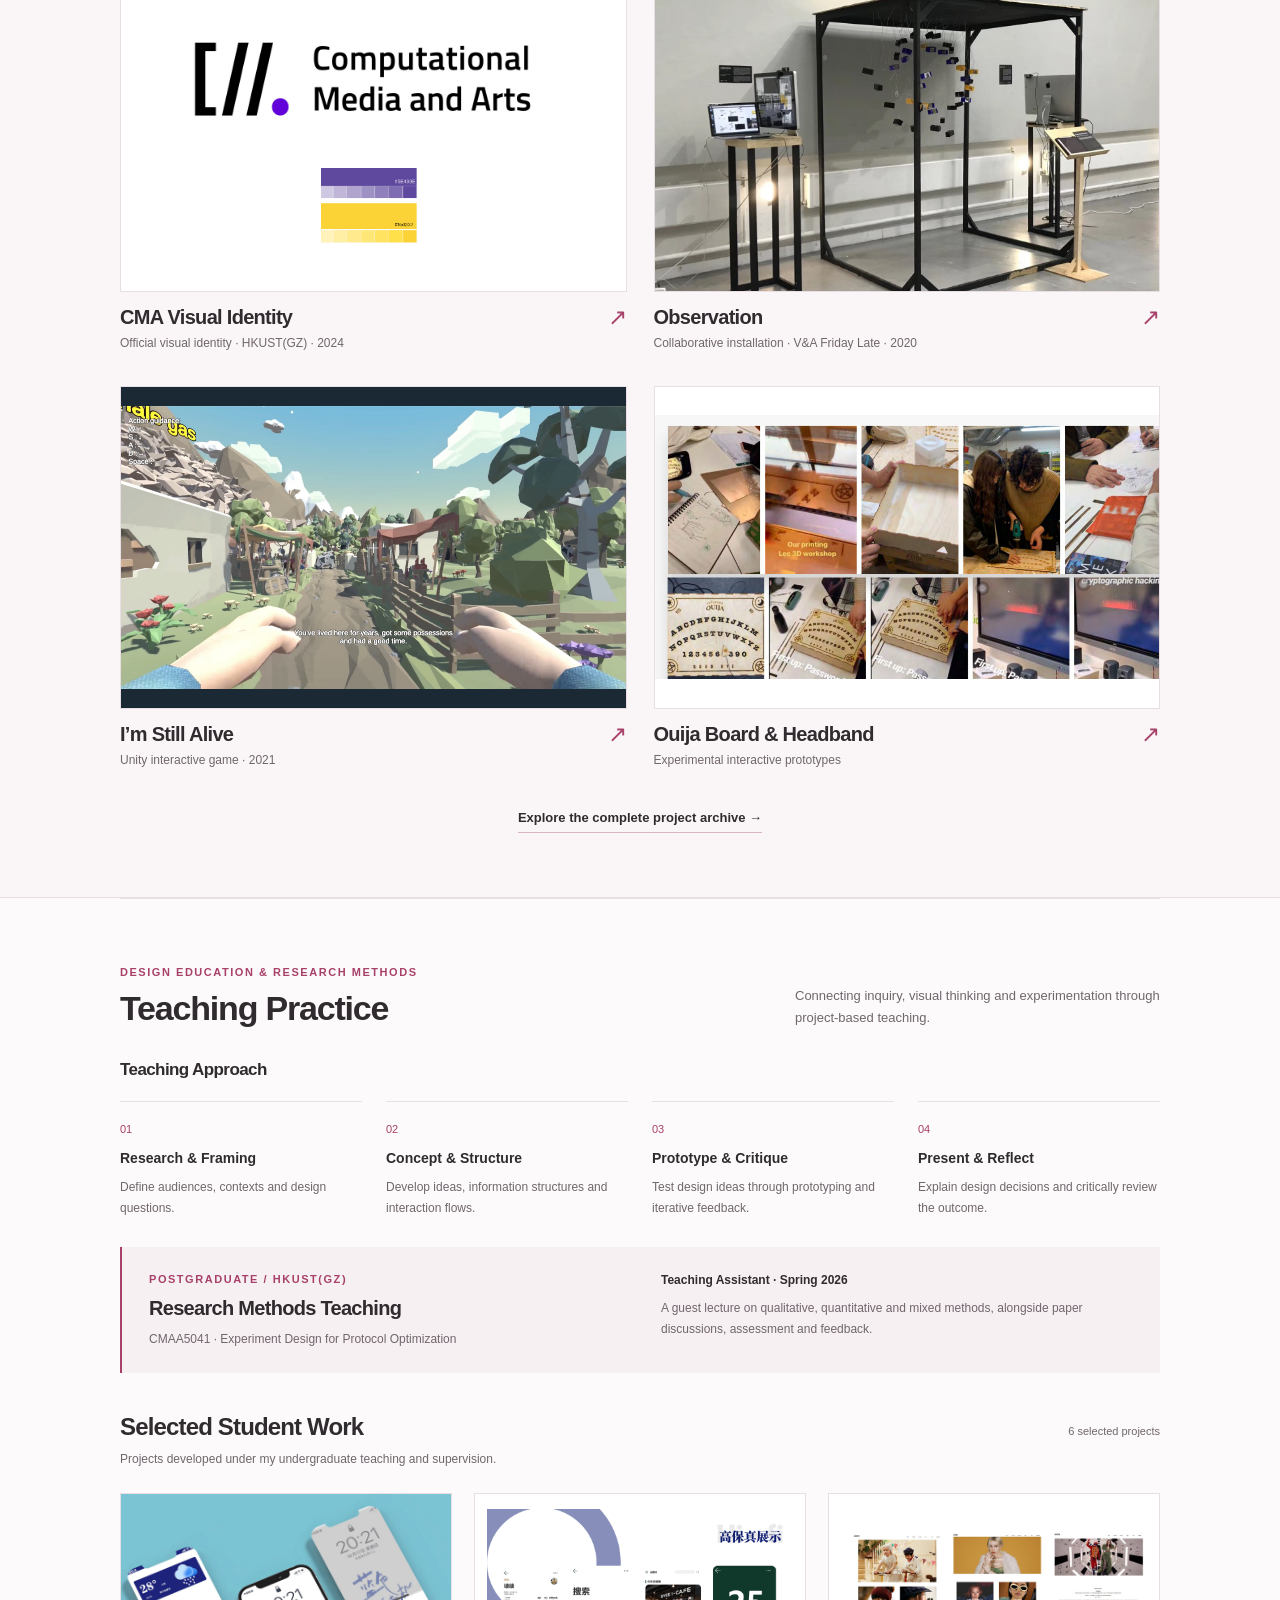
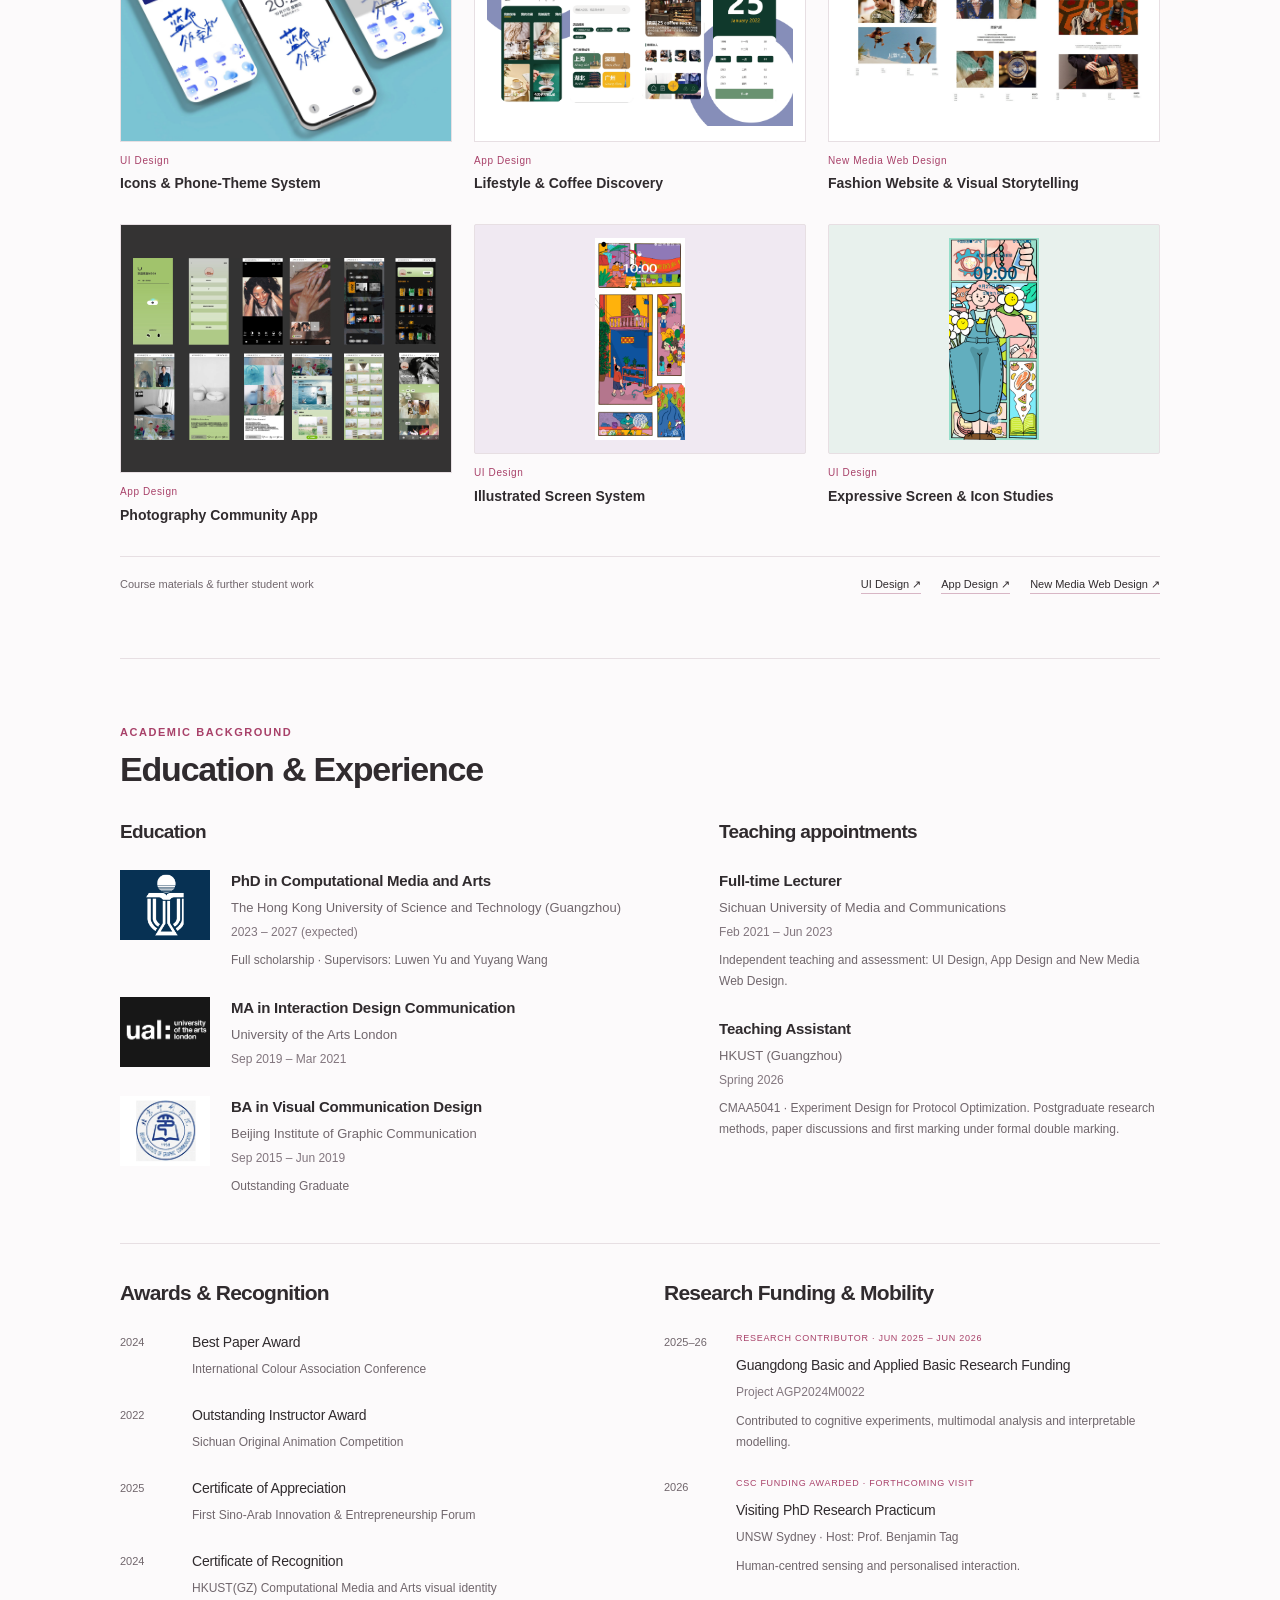
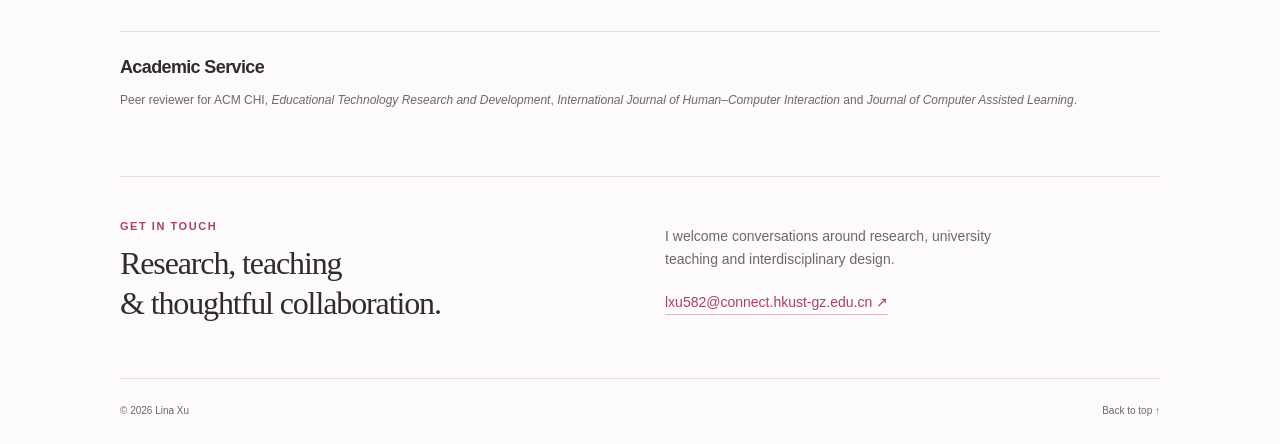
==== commit 78cff470: "Emphasize research and teaching overview text" ====
--- a/index.html
+++ b/index.html
@@ -1,4 +1,4 @@
-<!doctype html><html lang="en"><head><meta charset="utf-8"><meta name="viewport" content="width=device-width,initial-scale=1"><meta name="robots" content="index,follow"><meta name="description" content="Lina Xu — interdisciplinary research, university teaching and creative projects."><title>Lina Xu — Research & Teaching</title><link rel="icon" href="favicon.svg?v=sun-1"><link rel="stylesheet" href="style.css"><link rel="stylesheet" href="v2.css"><link rel="stylesheet" href="v3.css"><link rel="stylesheet" href="v4.css?v=teaching-preview-2"><script src="content.js?v=teaching-preview-2" defer></script><script src="app.js?v=teaching-preview-2" defer></script></head><body data-page="home"><a class="skip" href="#main">Skip to content</a>
+<!doctype html><html lang="en"><head><meta charset="utf-8"><meta name="viewport" content="width=device-width,initial-scale=1"><meta name="robots" content="index,follow"><meta name="description" content="Lina Xu — interdisciplinary research, university teaching and creative projects."><title>Lina Xu — Research & Teaching</title><link rel="icon" href="favicon.svg?v=sun-1"><link rel="stylesheet" href="style.css"><link rel="stylesheet" href="v2.css"><link rel="stylesheet" href="v3.css"><link rel="stylesheet" href="v4.css?v=teaching-preview-3"><script src="content.js?v=teaching-preview-3" defer></script><script src="app.js?v=teaching-preview-3" defer></script></head><body data-page="home"><a class="skip" href="#main">Skip to content</a>
 <header class="site-header"><div class="shell header-inner"><a class="wordmark" href="index.html"><img class="wordmark-sun" src="favicon.svg?v=sun-1" width="32" height="32" alt="" aria-hidden="true">Lina Xu</a><button class="menu-toggle" aria-label="Open navigation" aria-controls="main-nav" aria-expanded="false">Menu ＋</button><nav id="main-nav" aria-label="Main navigation"><a href="#about">About</a><a href="#publications">Publications</a><a href="#projects">Projects</a><a href="#teaching">Teaching</a><a class="cv-nav" href="cv.html">CV ↗</a></nav></div></header>
 <main id="main">
     <section class="shell profile" id="about" aria-labelledby="profile-title">
@@ -60,13 +60,13 @@
   <article class="focus-panel">
     <p class="eyebrow">01 / RESEARCH</p>
     <h2>Colour, Cognition &<br>Adaptive Interaction</h2>
-    <p>I investigate how visual environments, particularly colour, influence cognitive performance, behaviour and physiological responses. My research combines controlled experiments, fNIRS, eye tracking and interpretable multimodal analysis, while also exploring EEG and EDA as complementary physiological measures. I examine how these effects vary across tasks and individuals, and their implications for personalised and adaptive interaction.</p>
+    <p>I investigate how <strong>visual environments</strong>, particularly colour, influence <strong>cognitive performance, behaviour and physiological responses</strong>. My research combines controlled experiments, <strong>fNIRS, eye tracking</strong> and <strong>interpretable multimodal analysis</strong>, while also exploring <strong>EEG and EDA</strong> as complementary physiological measures. I examine how these effects vary across cognitive tasks and individuals, and their implications for <strong>personalised and adaptive interaction</strong>.</p>
     <a class="text-link" href="#publications">View publications ↘</a>
   </article>
   <article class="focus-panel">
     <p class="eyebrow">02 / TEACHING</p>
     <h2>Design Education &<br>Research Methods</h2>
-    <p>My teaching spans visual communication, interaction design and research methods. As a full-time Lecturer, I independently designed, taught and assessed undergraduate courses in UI Design, App Design and New Media Web Design, incorporating project-based learning, prototyping and iterative feedback. At HKUST(GZ), I have also contributed to postgraduate research-methods teaching through a guest lecture and assessment.</p>
+    <p>My teaching spans visual communication, interaction design and research methods. As a full-time Lecturer, I <strong>independently designed, taught and assessed</strong> undergraduate courses in UI Design, App Design and New Media Web Design, incorporating <strong>project-based learning</strong>, prototyping and iterative feedback. At HKUST(GZ), I have also contributed to <strong>postgraduate research-methods teaching</strong> through a guest lecture and assessment.</p>
     <a class="text-link" href="#teaching">View teaching & student work ↘</a>
   </article>
 </section>
--- a/v4.css
+++ b/v4.css
@@ -7,7 +7,7 @@
 .research-interests{display:grid;grid-template-columns:160px minmax(0,1fr);gap:25px;align-items:baseline;padding-block:22px;border-block:1px solid var(--line)}
 .research-interests h2{font-size:11px;line-height:1.8;letter-spacing:.12em}
 .research-interests ul{display:flex;flex-wrap:wrap;gap:8px 0;list-style:none;margin:0;padding:0}
-.research-interests li{font-size:13px;line-height:1.8;font-weight:500;color:var(--ink)}
+.research-interests li{font-size:13px;line-height:1.8;font-weight:600;color:var(--ink)}
 .research-interests li:not(:last-child)::after{content:'/';display:inline-block;margin-inline:13px;color:#cbb6bf;font-weight:400}
 .news-section{padding-block:43px 34px}
 .news-section .section-heading{margin-bottom:22px;align-items:end}
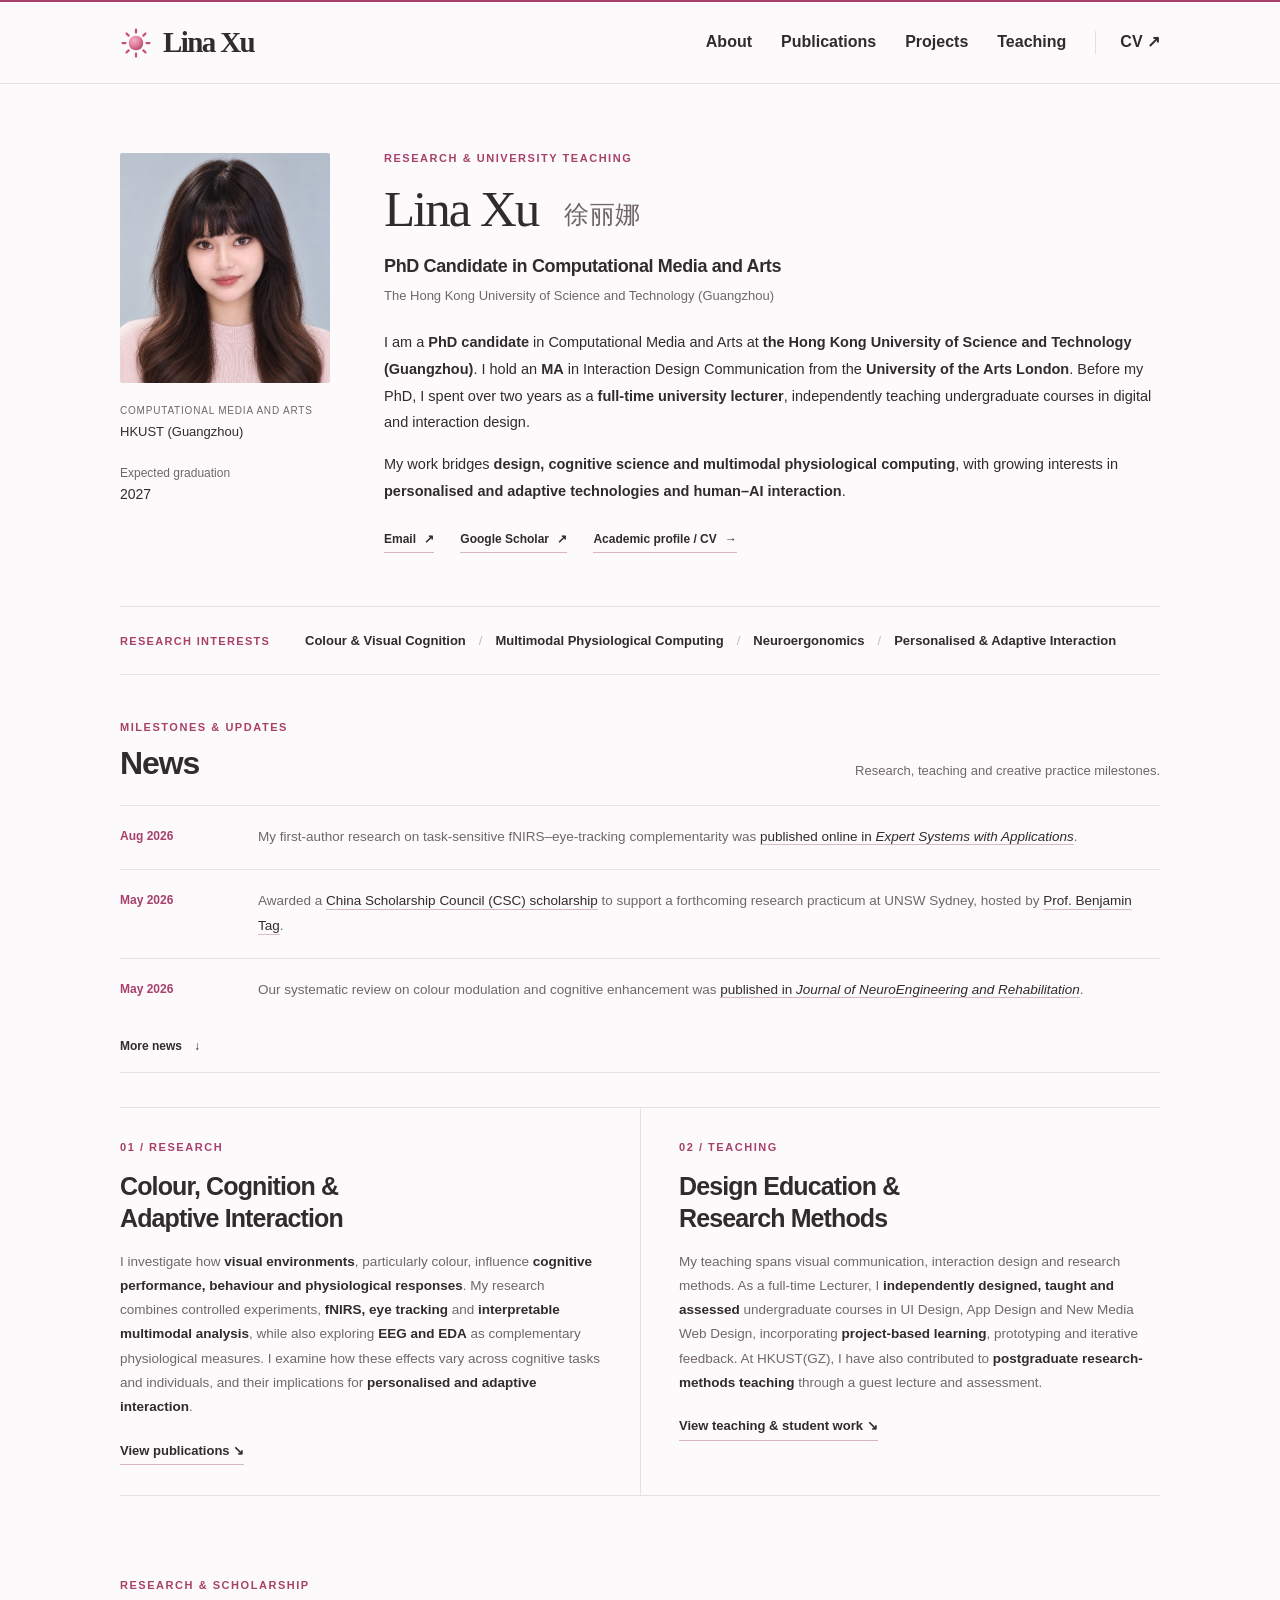
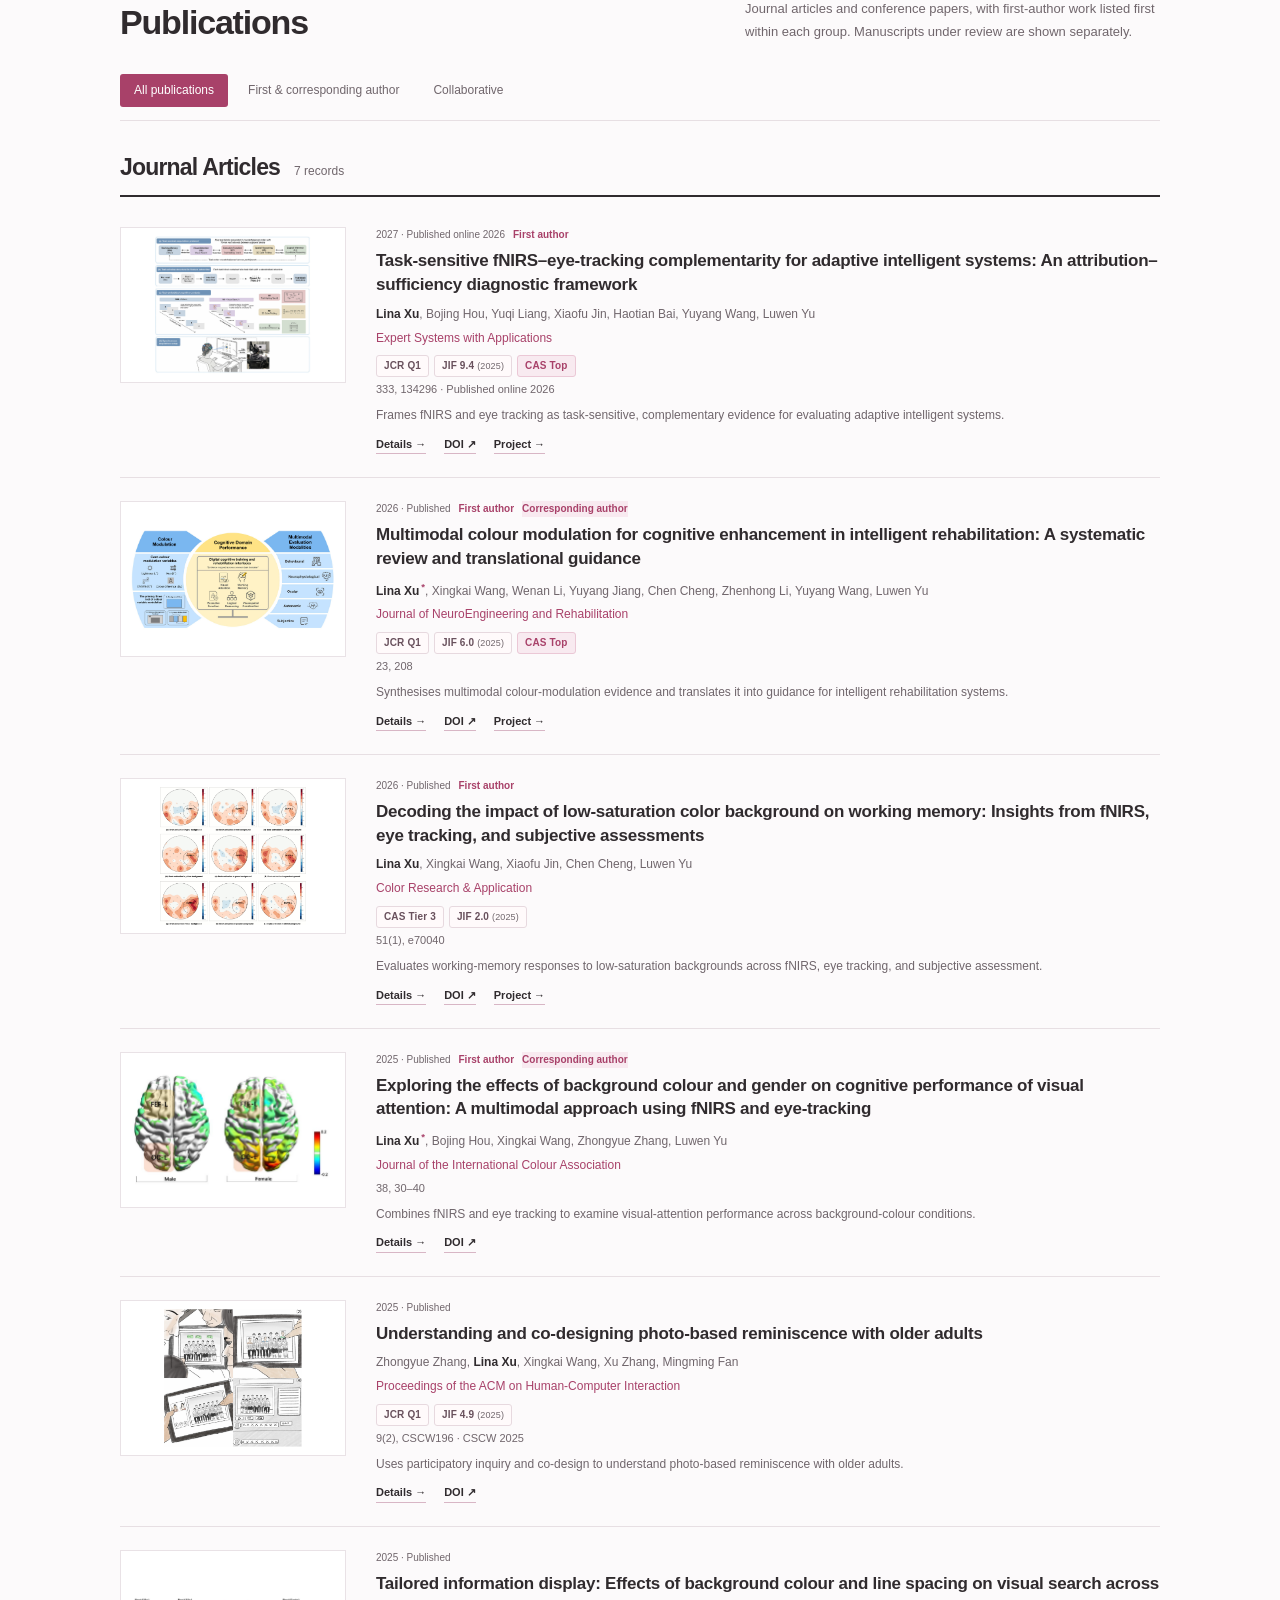
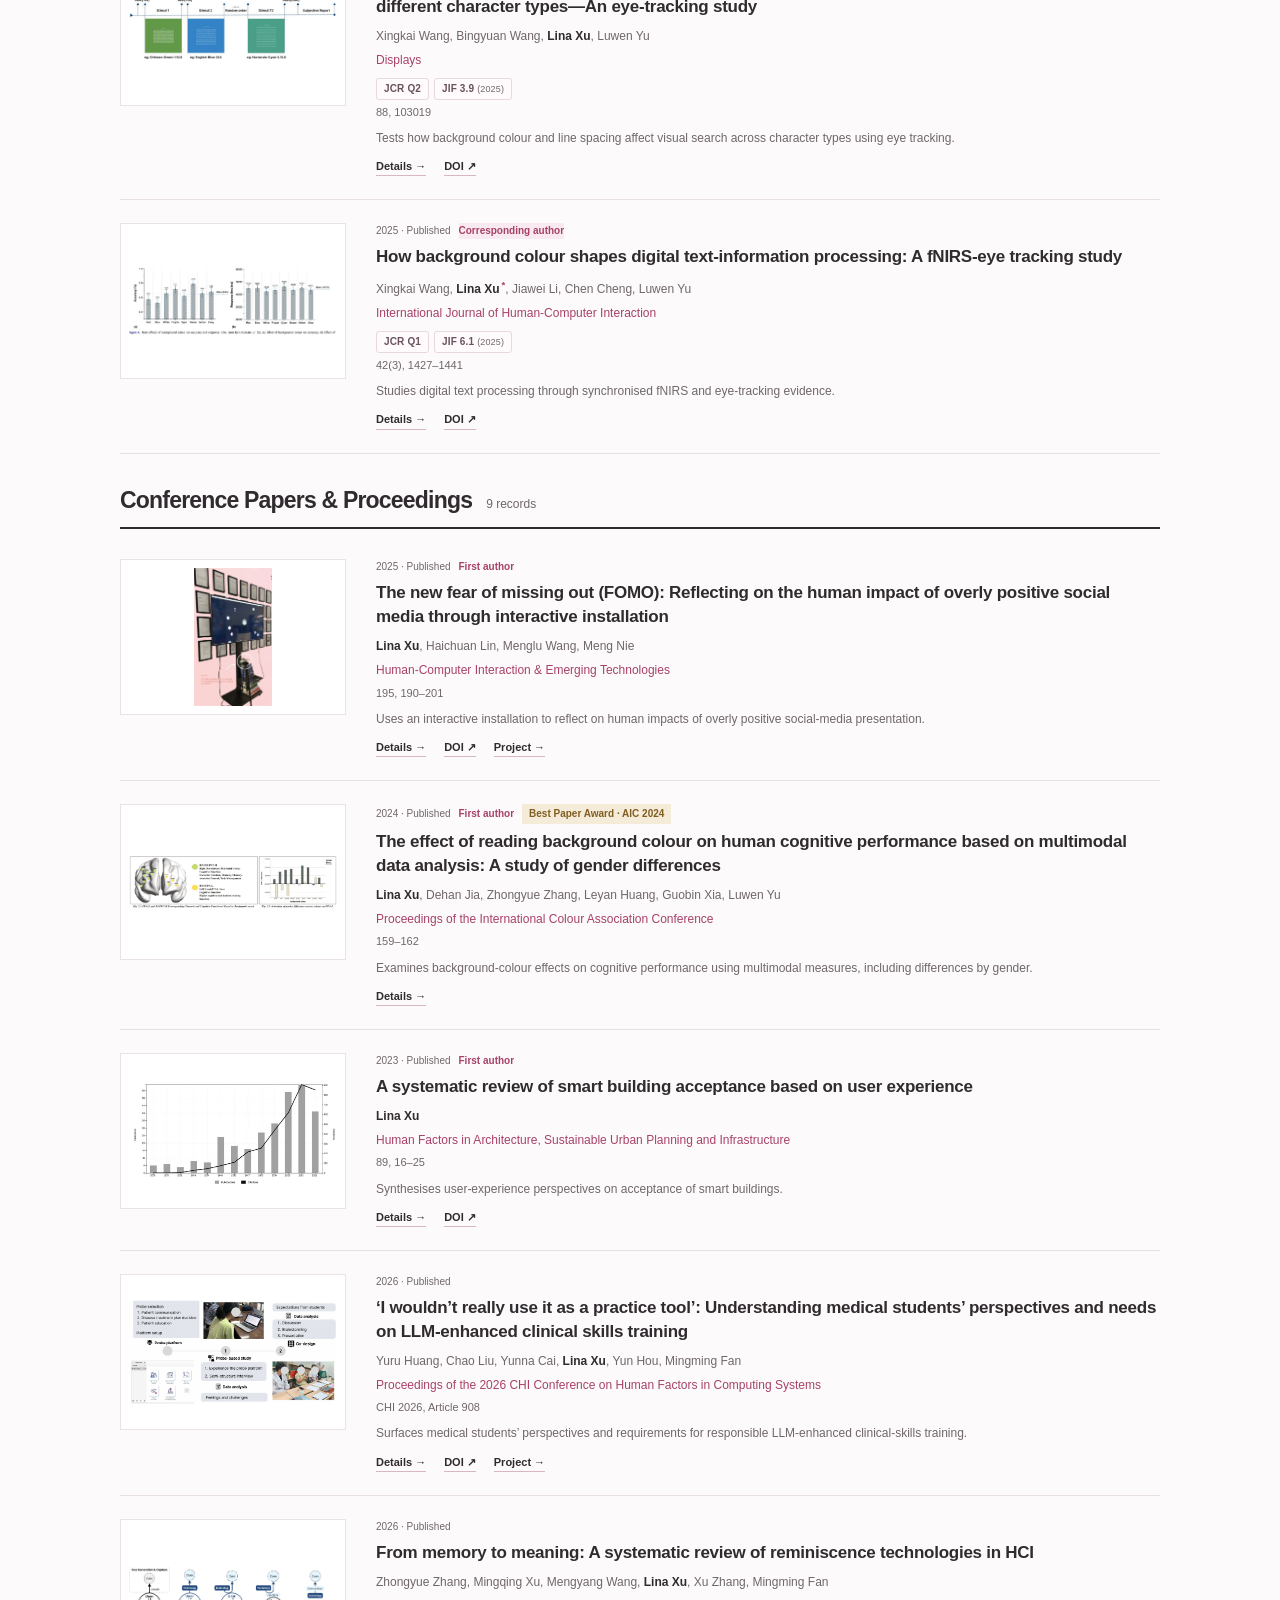
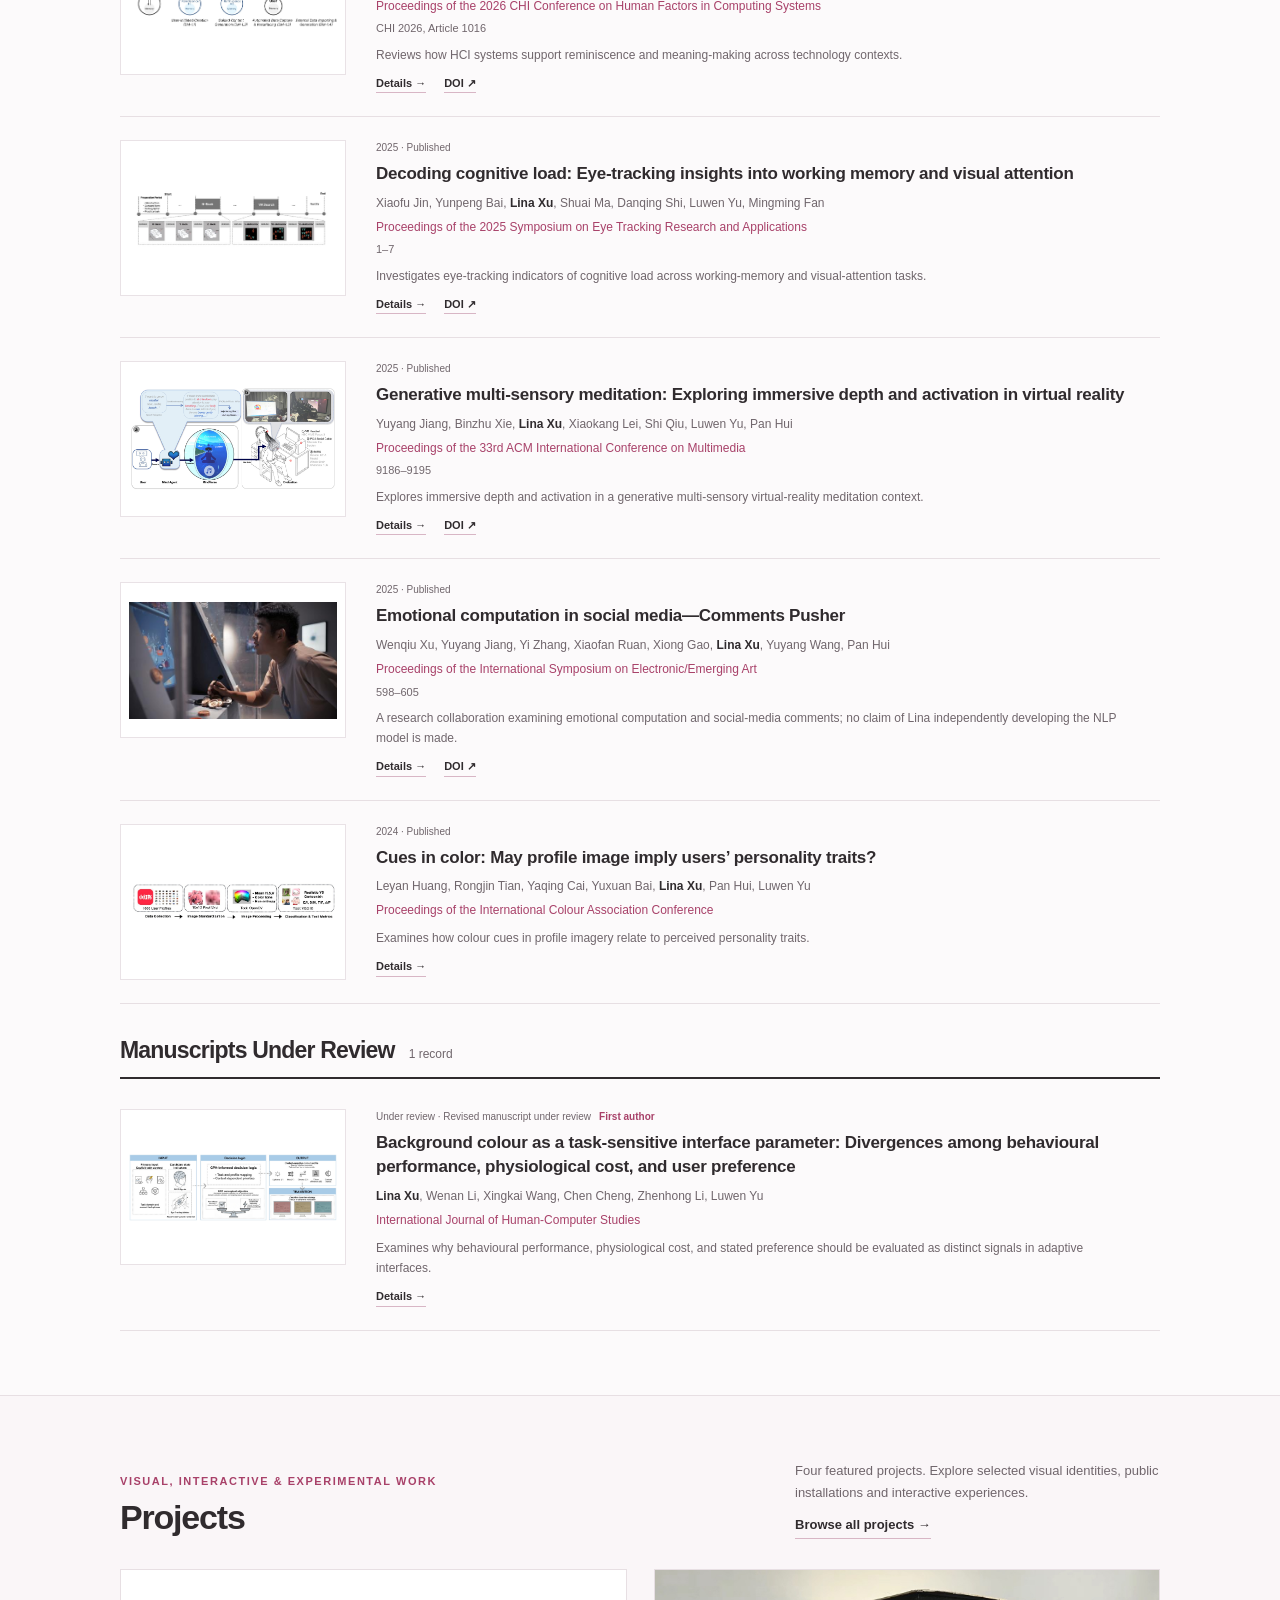
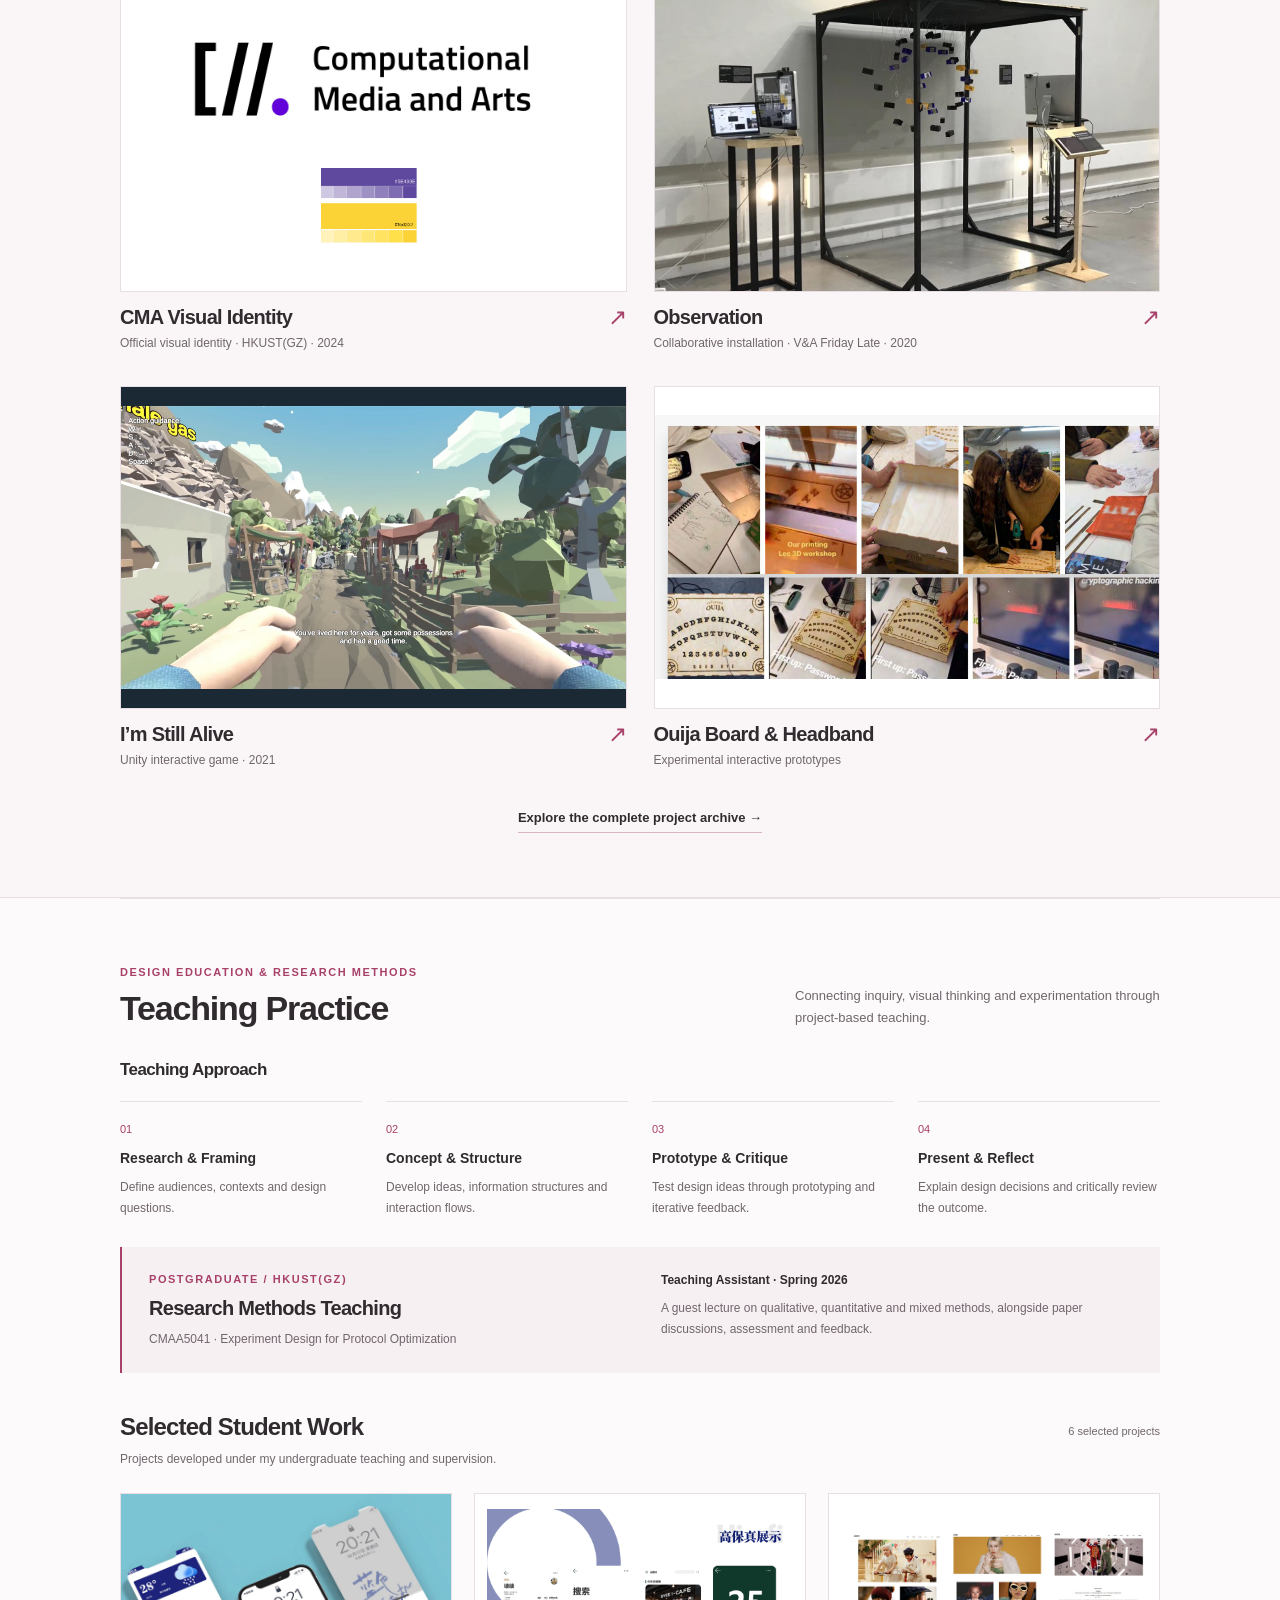
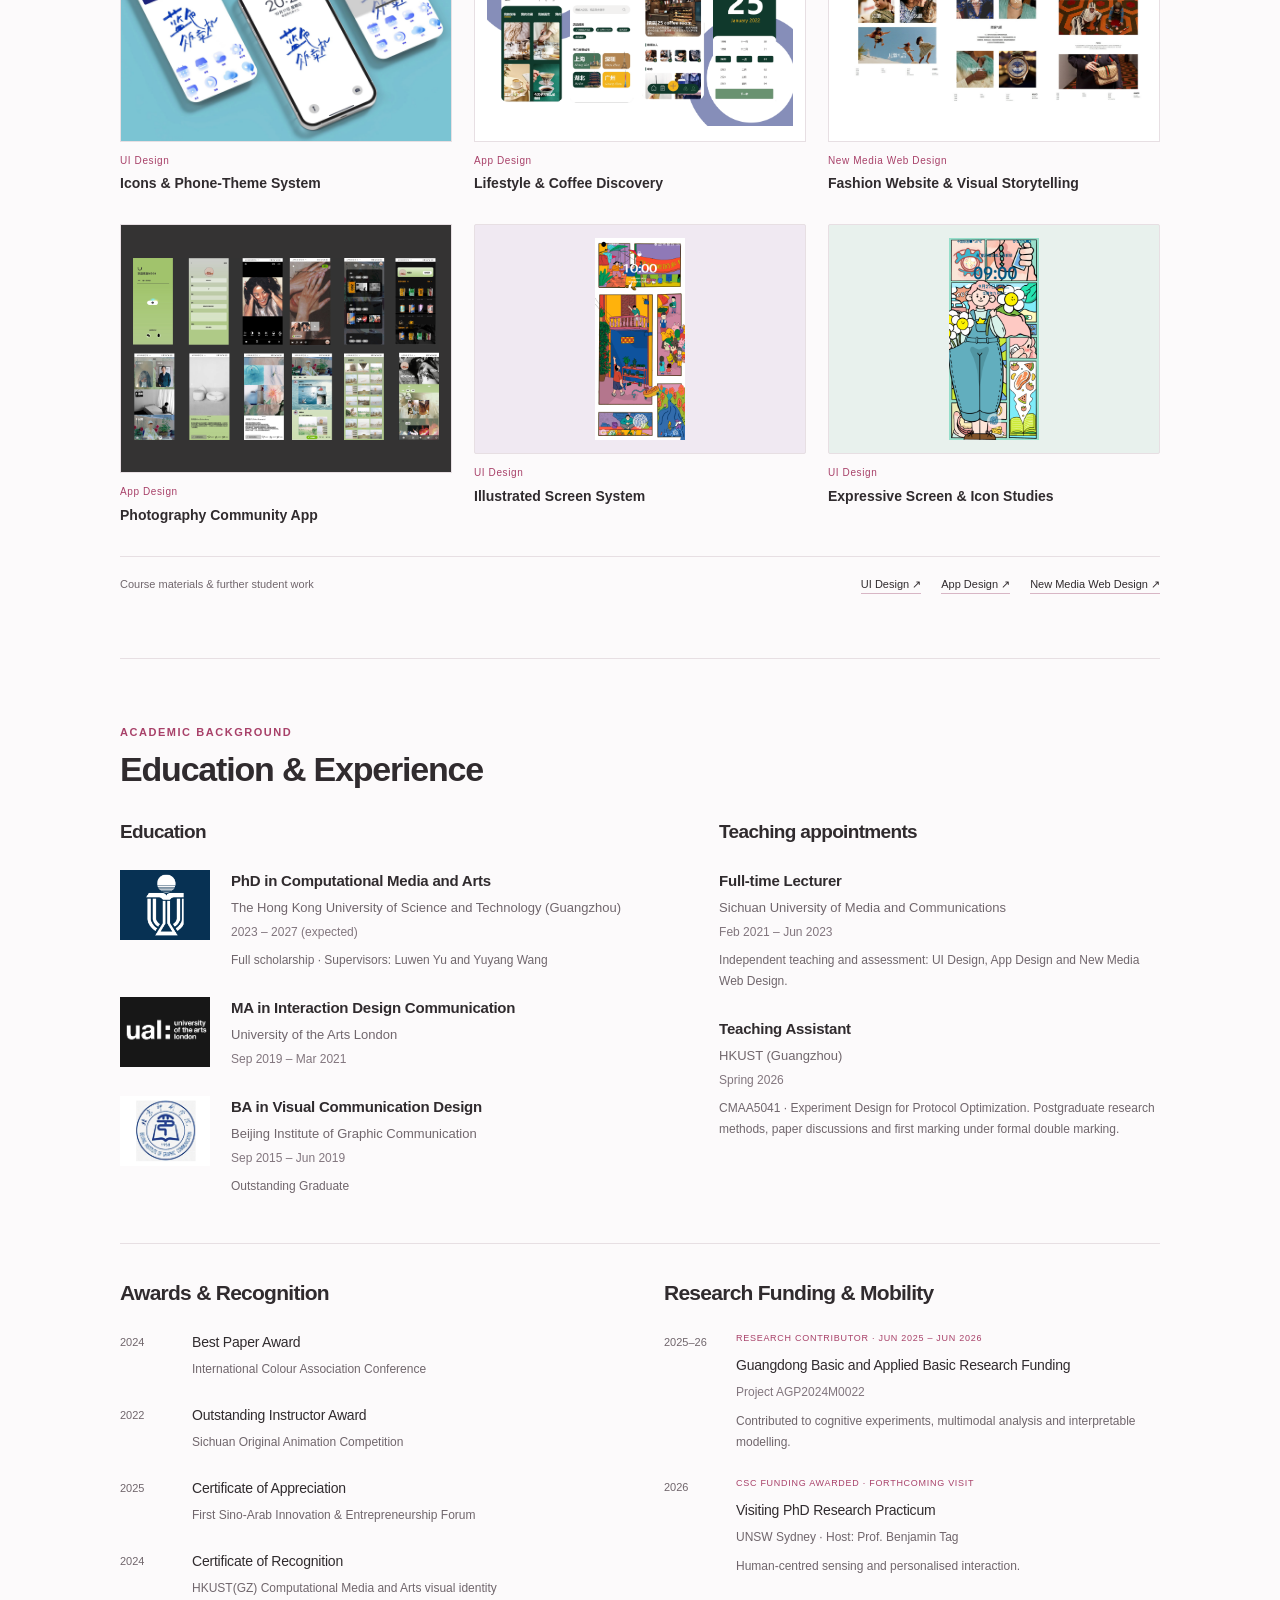
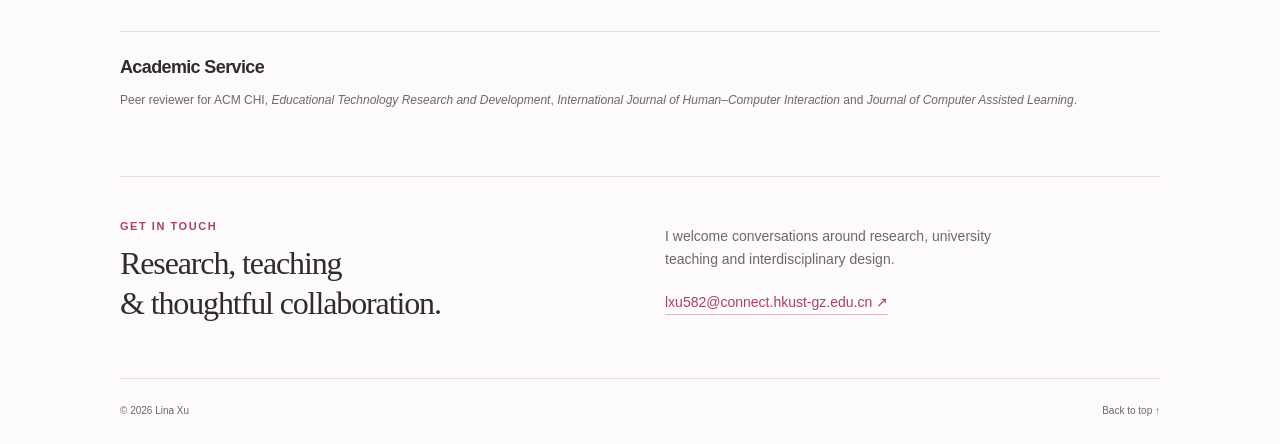
==== commit a859e434: "Update profile portrait using original high-resolution image" ====
--- a/index.html
+++ b/index.html
@@ -1,9 +1,9 @@
-<!doctype html><html lang="en"><head><meta charset="utf-8"><meta name="viewport" content="width=device-width,initial-scale=1"><meta name="robots" content="index,follow"><meta name="description" content="Lina Xu — interdisciplinary research, university teaching and creative projects."><title>Lina Xu — Research & Teaching</title><link rel="icon" href="favicon.svg?v=sun-1"><link rel="stylesheet" href="style.css"><link rel="stylesheet" href="v2.css"><link rel="stylesheet" href="v3.css"><link rel="stylesheet" href="v4.css?v=teaching-preview-3"><script src="content.js?v=teaching-preview-3" defer></script><script src="app.js?v=teaching-preview-3" defer></script></head><body data-page="home"><a class="skip" href="#main">Skip to content</a>
+<!doctype html><html lang="en"><head><meta charset="utf-8"><meta name="viewport" content="width=device-width,initial-scale=1"><meta name="robots" content="index,follow"><meta name="description" content="Lina Xu — interdisciplinary research, university teaching and creative projects."><title>Lina Xu — Research & Teaching</title><link rel="icon" href="favicon.svg?v=sun-1"><link rel="stylesheet" href="style.css"><link rel="stylesheet" href="v2.css"><link rel="stylesheet" href="v3.css"><link rel="stylesheet" href="v4.css?v=portrait-preview-1"><script src="content.js?v=portrait-preview-1" defer></script><script src="app.js?v=portrait-preview-1" defer></script></head><body data-page="home"><a class="skip" href="#main">Skip to content</a>
 <header class="site-header"><div class="shell header-inner"><a class="wordmark" href="index.html"><img class="wordmark-sun" src="favicon.svg?v=sun-1" width="32" height="32" alt="" aria-hidden="true">Lina Xu</a><button class="menu-toggle" aria-label="Open navigation" aria-controls="main-nav" aria-expanded="false">Menu ＋</button><nav id="main-nav" aria-label="Main navigation"><a href="#about">About</a><a href="#publications">Publications</a><a href="#projects">Projects</a><a href="#teaching">Teaching</a><a class="cv-nav" href="cv.html">CV ↗</a></nav></div></header>
 <main id="main">
     <section class="shell profile" id="about" aria-labelledby="profile-title">
       <aside class="portrait-column">
-        <img class="portrait" src="assets/portrait.jpg" width="1254" height="1254" alt="Portrait of Lina Xu" fetchpriority="high">
+        <img class="portrait" src="assets/portrait-pink-2026-10-30.png" width="1254" height="1254" alt="Portrait of Lina Xu" fetchpriority="high">
         <p class="portrait-caption">COMPUTATIONAL MEDIA AND ARTS<br><span>HKUST (Guangzhou)</span></p>
         <p class="completion">Expected graduation<br><strong>2027</strong></p>
       </aside>
